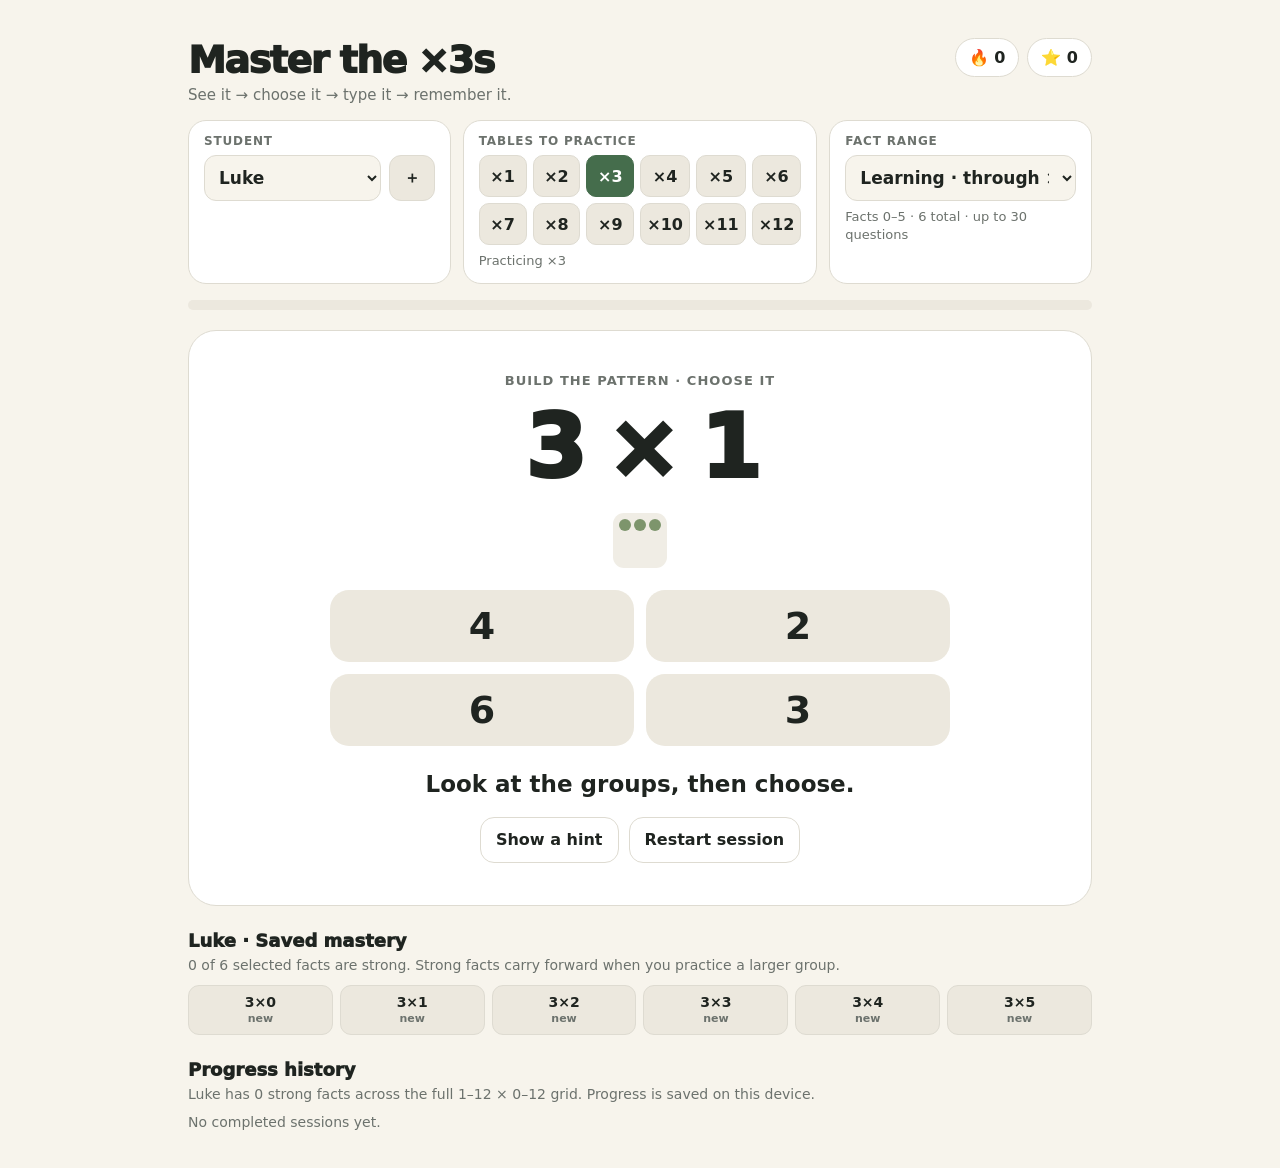
==== index.html @ 801e66ee "Add multi-table practice with persistent student mastery" ====
<!DOCTYPE html>
<html lang="en">
<head>
<meta charset="utf-8">
<meta name="viewport" content="width=device-width, initial-scale=1, viewport-fit=cover">
<title>Multiplication Table Trainer</title>
<style>
:root{color-scheme:light dark;--bg:#f7f4ec;--fg:#1f2420;--panel:#fff;--border:#dedbd1;--muted:#6c726d;--accent:#456d4c;--accent2:#5f8d65;--choice:#ece8de;--group:#f0ede5;--correct:#dcebd9;--correct-fg:#204827;--wrong:#f3deda;--wrong-fg:#6b2621;--learning:#efe5bd;--learning-fg:#574811}
@media(prefers-color-scheme:dark){:root{--bg:#171817;--fg:#f2f1ea;--panel:#222421;--border:#383b37;--muted:#a7ada8;--choice:#30332f;--group:#30332f;--learning:#514b2e;--learning-fg:#f4e7aa;--correct:#29432c;--correct-fg:#d9f2dc}}
*{box-sizing:border-box}body{margin:0;font-family:ui-rounded,"SF Pro Rounded",system-ui,-apple-system,BlinkMacSystemFont,"Segoe UI",sans-serif;background:var(--bg);color:var(--fg)}button,select,input{font:inherit}.app{max-width:980px;margin:0 auto;padding:clamp(14px,4vw,38px)}.top{display:flex;gap:14px;justify-content:space-between;align-items:flex-start;flex-wrap:wrap;margin-bottom:16px}.brand{font-size:clamp(26px,6vw,38px);font-weight:950;letter-spacing:-.04em}.sub{font-size:15px;color:var(--muted);margin-top:4px}.stats{display:flex;gap:8px;flex-wrap:wrap}.pill{background:var(--panel);border:1px solid var(--border);padding:9px 13px;border-radius:999px;font-weight:850}.setup{display:grid;grid-template-columns:1fr 1.35fr 1fr;gap:12px;margin-bottom:16px}.setup-box{background:var(--panel);border:1px solid var(--border);border-radius:18px;padding:13px 15px}.setup-box>label,.box-label{display:block;font-size:12px;text-transform:uppercase;letter-spacing:.07em;font-weight:900;color:var(--muted);margin-bottom:7px}.setup-box select{width:100%;min-height:46px;font-size:17px;font-weight:850;border-radius:12px;border:1px solid var(--border);background:var(--bg);color:var(--fg);padding:0 10px}.student-row{display:flex;gap:8px}.student-row select{min-width:0}.icon-btn{min-width:46px;min-height:46px;border:1px solid var(--border);border-radius:12px;background:var(--choice);color:var(--fg);font-weight:950;cursor:pointer}.table-picks{display:grid;grid-template-columns:repeat(6,1fr);gap:6px}.table-pick{min-height:42px;border:1px solid var(--border);border-radius:10px;background:var(--choice);color:var(--fg);font-weight:900;cursor:pointer}.table-pick.on{background:var(--accent);color:#fff;border-color:var(--accent)}.range-note{font-size:13px;color:var(--muted);margin-top:7px;line-height:1.35}.progress{height:10px;background:var(--choice);border-radius:99px;overflow:hidden;margin-bottom:20px}.bar{height:100%;width:0;background:var(--accent2);border-radius:99px;transition:width .3s}.card{background:var(--panel);border:1px solid var(--border);border-radius:28px;padding:clamp(22px,5vw,42px);text-align:center}.mode{font-weight:900;font-size:13px;letter-spacing:.08em;text-transform:uppercase;color:var(--muted)}.question{font-size:clamp(52px,14vw,88px);font-weight:950;letter-spacing:-.06em;line-height:1;margin:16px 0 25px}.visual{display:flex;justify-content:center;gap:8px;min-height:55px;margin:-4px 0 22px;flex-wrap:wrap}.group{display:flex;gap:3px;padding:6px;border-radius:11px;background:var(--group);flex-wrap:wrap;max-width:82px;justify-content:center}.dot{width:12px;height:12px;border-radius:50%;background:#7d956c}.answer-grid{display:grid;grid-template-columns:repeat(2,minmax(0,1fr));gap:12px;max-width:620px;margin:0 auto}.answer{min-height:72px;border:2px solid transparent;border-radius:19px;background:var(--choice);color:var(--fg);font-size:clamp(26px,7vw,38px);font-weight:900;cursor:pointer}.answer.correct{background:var(--correct);color:var(--correct-fg);border-color:#6b9e70}.answer.wrong{background:var(--wrong);color:var(--wrong-fg);border-color:#bd756c}.type-wrap{max-width:420px;margin:0 auto;display:none;gap:11px;flex-direction:column}.type-input{width:100%;min-height:76px;border-radius:19px;border:2px solid var(--border);background:var(--bg);color:var(--fg);text-align:center;font-size:44px;font-weight:900;padding:8px}.submit{min-height:56px;border:0;border-radius:15px;background:var(--accent);color:#fff;font-size:20px;font-weight:900;cursor:pointer}.feedback{min-height:62px;display:flex;align-items:center;justify-content:center;font-size:clamp(18px,4vw,23px);font-weight:850;padding-top:14px}.explain{font-size:16px;font-weight:650;color:var(--muted);margin-top:-8px}.controls{display:flex;justify-content:center;gap:10px;flex-wrap:wrap;margin-top:17px}.small{min-height:46px;padding:9px 15px;border-radius:14px;border:1px solid var(--border);background:transparent;color:var(--fg);font-weight:850;cursor:pointer}.primary{background:var(--accent);color:#fff;border-color:var(--accent)}.finish{display:none;text-align:center;padding:28px}.finish h2{font-size:40px;margin:0 0 10px}.finish p{font-size:18px;line-height:1.5;color:var(--muted)}.mastery,.history{margin-top:24px}.section-title{font-weight:950;font-size:18px;margin-bottom:10px}.summary{font-size:14px;color:var(--muted);margin:-4px 0 12px}.facts{display:grid;grid-template-columns:repeat(6,minmax(0,1fr));gap:7px}.fact{min-height:50px;border-radius:11px;display:flex;flex-direction:column;align-items:center;justify-content:center;font-weight:850;background:var(--choice);border:1px solid var(--border);font-size:14px}.fact small{font-size:11px;color:var(--muted);margin-top:2px}.fact.learning{background:var(--learning);color:var(--learning-fg)}.fact.known{background:var(--correct);color:var(--correct-fg)}.history-list{display:grid;gap:8px}.history-item{background:var(--panel);border:1px solid var(--border);border-radius:14px;padding:11px 13px;display:flex;justify-content:space-between;gap:10px;align-items:center}.history-main{font-weight:850}.history-sub{font-size:13px;color:var(--muted);margin-top:2px}.empty{color:var(--muted);font-size:14px}.small:focus-visible,.answer:focus-visible,.type-input:focus-visible,select:focus-visible,.table-pick:focus-visible,.icon-btn:focus-visible{outline:4px solid #8fae84;outline-offset:3px}
@media(max-width:760px){.setup{grid-template-columns:1fr}.facts{grid-template-columns:repeat(4,minmax(0,1fr))}}
@media(max-width:520px){.facts{grid-template-columns:repeat(3,minmax(0,1fr))}.card{border-radius:22px}.table-picks{grid-template-columns:repeat(4,1fr)}}
@media(prefers-reduced-motion:reduce){*{transition:none!important}}
</style>
</head>
<body>
<div class="app">
  <div class="top"><div><div class="brand" id="brand">Multiplication Trainer</div><div class="sub">See it → choose it → type it → remember it.</div></div><div class="stats"><div class="pill">🔥 <span id="streak">0</span></div><div class="pill">⭐ <span id="score">0</span></div></div></div>

  <div class="setup">
    <div class="setup-box"><label for="student">Student</label><div class="student-row"><select id="student"></select><button type="button" class="icon-btn" id="add-student" aria-label="Add student">＋</button></div></div>
    <div class="setup-box"><div class="box-label">Tables to practice</div><div class="table-picks" id="table-picks"></div><div class="range-note" id="table-note"></div></div>
    <div class="setup-box"><label for="range">Fact range</label><select id="range"><option value="5">Learning · through ×5</option><option value="10">Growing · through ×10</option><option value="12">Mastery · through ×12</option></select><div class="range-note" id="range-note"></div></div>
  </div>

  <div class="progress"><div class="bar" id="bar"></div></div>

  <section class="card" id="play"><div class="mode" id="mode"></div><div class="question" id="question"></div><div class="visual" id="visual"></div><div class="answer-grid" id="answers"></div><form class="type-wrap" id="type-form"><input class="type-input" id="type-input" type="number" inputmode="numeric" min="0" max="144" autocomplete="off" aria-label="Type your answer"><button class="submit" type="submit">Check answer</button></form><div class="feedback" id="feedback" aria-live="polite"></div><div class="explain" id="explain"></div><div class="controls"><button type="button" class="small" id="hint">Show a hint</button><button type="button" class="small" id="restart">Restart session</button></div></section>

  <section class="finish" id="finish"><h2>Nice work! 🎉</h2><p id="finish-text"></p><button type="button" class="small primary" id="again">Practice again</button></section>

  <section class="mastery"><div class="section-title" id="mastery-title">Saved mastery</div><div class="summary" id="mastery-summary"></div><div class="facts" id="facts"></div></section>
  <section class="history"><div class="section-title">Progress history</div><div class="summary" id="overall-summary"></div><div class="history-list" id="history-list"></div></section>
</div>
<script>
(() => {
  const $=id=>document.getElementById(id);
  const e={student:$('student'),addStudent:$('add-student'),tablePicks:$('table-picks'),tableNote:$('table-note'),range:$('range'),rangeNote:$('range-note'),brand:$('brand'),streak:$('streak'),score:$('score'),bar:$('bar'),play:$('play'),finish:$('finish'),finishText:$('finish-text'),mode:$('mode'),q:$('question'),visual:$('visual'),answers:$('answers'),form:$('type-form'),input:$('type-input'),feedback:$('feedback'),explain:$('explain'),facts:$('facts'),masteryTitle:$('mastery-title'),masterySummary:$('mastery-summary'),overallSummary:$('overall-summary'),historyList:$('history-list'),hint:$('hint'),restart:$('restart'),again:$('again')};
  const KEY='multiplication-trainer-v2';
  let data=load(),studentId=data.activeStudent||data.students[0].id,tables=[3],maxFact=5,s;

  function uid(){return 'u'+Date.now().toString(36)+Math.random().toString(36).slice(2,7)}
  function blankStudent(name){return {id:uid(),name,mastery:{},history:[]}}
  function load(){
    try{const raw=localStorage.getItem(KEY);if(raw){const x=JSON.parse(raw);if(x&&Array.isArray(x.students)&&x.students.length)return x}}
    catch(_){ }
    return {students:[blankStudent('Luke'),blankStudent('Blake')],activeStudent:null};
  }
  function save(){data.activeStudent=studentId;try{localStorage.setItem(KEY,JSON.stringify(data))}catch(_){}}
  function student(){return data.students.find(x=>x.id===studentId)||data.students[0]}
  function factKey(t,n){return t+'x'+n}
  function getSaved(t,n){return Math.max(0,Math.min(3,Number(student().mastery[factKey(t,n)])||0))}
  function setSaved(t,n,v){student().mastery[factKey(t,n)]=Math.max(0,Math.min(3,v));save()}
  function selectedFacts(){const a=[];for(const t of tables)for(let n=0;n<=maxFact;n++)a.push([t,n]);return a}
  function totalFacts(){return selectedFacts().length}
  function maxQuestions(){return totalFacts()*5}
  function knownCount(){return selectedFacts().filter(([t,n])=>s.mastery[factKey(t,n)]>=3).length}
  function allStrong(){return knownCount()===totalFacts()}

  function fresh(){
    const mastery={};for(const [t,n] of selectedFacts())mastery[factKey(t,n)]=getSaved(t,n);
    return {round:0,score:0,streak:0,current:[tables[0],0],locked:false,mastery,misses:{},recent:[],type:'choice',startKnown:Object.values(mastery).filter(v=>v>=3).length};
  }

  function renderStudents(){e.student.innerHTML='';for(const x of data.students){const o=document.createElement('option');o.value=x.id;o.textContent=x.name;e.student.appendChild(o)}e.student.value=studentId}
  function renderTablePicks(){e.tablePicks.innerHTML='';for(let t=1;t<=12;t++){const b=document.createElement('button');b.type='button';b.className='table-pick'+(tables.includes(t)?' on':'');b.textContent='×'+t;b.setAttribute('aria-pressed',tables.includes(t));b.addEventListener('click',()=>toggleTable(t));e.tablePicks.appendChild(b)}e.tableNote.textContent=tables.length===1?'Practicing ×'+tables[0]:'Practicing ×'+tables.join(', ×')}
  function labels(){e.brand.textContent=tables.length===1?'Master the ×'+tables[0]+'s':'Master ×'+tables.join(', ×');e.rangeNote.textContent='Facts 0–'+maxFact+' · '+totalFacts()+' total · up to '+maxQuestions()+' questions';renderTablePicks()}

  function init(){s=fresh();labels();e.play.style.display='block';e.finish.style.display='none';stats();renderMastery();renderHistory();updateBar();next()}
  function toggleTable(t){if(tables.includes(t)){if(tables.length===1)return;tables=tables.filter(x=>x!==t)}else tables=[...tables,t].sort((a,b)=>a-b);init()}

  function pick(){
    const pool=[];
    for(const [t,n] of selectedFacts()){
      const k=factKey(t,n),m=s.mastery[k]||0;if(m>=3)continue;
      const misses=s.misses[k]||0;let w=4+misses*4+(3-m)*2;
      if(s.recent.slice(-2).includes(k))w=Math.max(1,Math.floor(w/4));
      for(let i=0;i<w;i++)pool.push([t,n]);
    }
    return pool.length?pool[Math.floor(Math.random()*pool.length)]:[tables[0],0];
  }
  function shuffle(a){for(let i=a.length-1;i>0;i--){const j=Math.floor(Math.random()*(i+1));[a[i],a[j]]=[a[j],a[i]]}return a}
  function options(t,n){const c=t*n,v=new Set([c]),cand=[c+t,c-t,c+2*t,c-2*t,c+1,c-1,n*(t+1),Math.max(0,n*(t-1))].filter(x=>x>=0&&x<=144&&x!==c);shuffle(cand);for(const x of cand)if(v.size<4)v.add(x);while(v.size<4)v.add(Math.floor(Math.random()*Math.max(20,12*maxFact+10)));return shuffle([...v])}

  function next(){
    if(allStrong()||s.round>=maxQuestions()){done();return}
    s.locked=false;s.current=pick();const [t,n]=s.current,k=factKey(t,n);s.recent.push(k);s.round++;
    const r=s.round;s.type=(r<=5||r%3===0)?'choice':'type';e.q.textContent=t+' × '+n;
    const stage=r<=5?'Build the pattern':r<=12?'Practice the fact':'Fast recall';e.mode.textContent=stage+' · '+(s.type==='type'?'TYPE IT':'CHOOSE IT');
    e.feedback.textContent=s.type==='type'?'Type the answer.':r<=5?'Look at the groups, then choose.':'Choose the answer.';e.explain.textContent='';visual(stage!=='Fast recall');questionUI();updateBar();
  }
  function visual(show){e.visual.innerHTML='';e.visual.style.display=show?'flex':'none';if(!show)return;const [t,n]=s.current;for(let g=0;g<n;g++){const group=document.createElement('div');group.className='group';for(let d=0;d<t;d++){const dot=document.createElement('span');dot.className='dot';group.appendChild(dot)}e.visual.appendChild(group)}}
  function questionUI(){e.answers.innerHTML='';const [t,n]=s.current;if(s.type==='type'){e.answers.style.display='none';e.form.style.display='flex';e.input.value='';setTimeout(()=>e.input.focus(),0)}else{e.form.style.display='none';e.answers.style.display='grid';for(const v of options(t,n)){const b=document.createElement('button');b.type='button';b.className='answer';b.textContent=v;b.addEventListener('click',()=>answer(v,b));e.answers.appendChild(b)}}}

  function answer(v,b){
    if(s.locked)return;v=Number(v);if(!Number.isFinite(v))return;s.locked=true;const [t,n]=s.current,k=factKey(t,n),c=t*n;
    if(v===c){if(b)b.classList.add('correct');s.streak++;s.score+=(s.type==='type'?15:10)+Math.min(10,s.streak);s.mastery[k]=Math.min(3,(s.mastery[k]||0)+1);setSaved(t,n,s.mastery[k]);e.feedback.textContent=s.streak>=5?'🔥 '+s.streak+' in a row!':'Yes! '+c+' is right!';e.explain.textContent=t+' × '+n+' = '+c;setTimeout(next,850)}
    else{if(b)b.classList.add('wrong');s.streak=0;s.misses[k]=(s.misses[k]||0)+1;s.mastery[k]=Math.max(0,(s.mastery[k]||0)-1);setSaved(t,n,s.mastery[k]);if(s.type==='choice'){for(const x of e.answers.querySelectorAll('button'))if(Number(x.textContent)===c)x.classList.add('correct')}e.feedback.textContent='Almost — the answer is '+c+'.';e.explain.textContent=n+' groups of '+t+' = '+c+'. You’ll see this one again.';setTimeout(next,1500)}
    stats();renderMastery();renderHistory();updateBar();
  }
  function stats(){e.streak.textContent=s.streak;e.score.textContent=s.score}
  function updateBar(){e.bar.style.width=(knownCount()/Math.max(1,totalFacts())*100)+'%'}

  function renderMastery(){
    e.facts.innerHTML='';const strong=selectedFacts().filter(([t,n])=>getSaved(t,n)>=3).length;e.masteryTitle.textContent=student().name+' · Saved mastery';e.masterySummary.textContent=strong+' of '+totalFacts()+' selected facts are strong. Strong facts carry forward when you practice a larger group.';
    for(const [t,n] of selectedFacts()){const m=getSaved(t,n),d=document.createElement('div');d.className='fact'+(m>=3?' known':m>0?' learning':'');d.innerHTML='<span>'+t+'×'+n+'</span><small>'+['new','building 1/3','building 2/3','strong'][m]+'</small>';e.facts.appendChild(d)}
  }
  function overallStrongCount(){let c=0;for(let t=1;t<=12;t++)for(let n=0;n<=12;n++)if(getSaved(t,n)>=3)c++;return c}
  function renderHistory(){
    e.overallSummary.textContent=student().name+' has '+overallStrongCount()+' strong facts across the full 1–12 × 0–12 grid. Progress is saved on this device.';e.historyList.innerHTML='';const h=student().history||[];if(!h.length){e.historyList.innerHTML='<div class="empty">No completed sessions yet.</div>';return}
    for(const item of h.slice(-8).reverse()){const d=document.createElement('div');d.className='history-item';const date=new Date(item.at);d.innerHTML='<div><div class="history-main">'+escapeHtml(item.tablesLabel)+' · through ×'+item.maxFact+'</div><div class="history-sub">'+date.toLocaleDateString()+' · '+item.strong+' of '+item.total+' strong · '+item.questions+' questions</div></div><div class="pill">⭐ '+item.score+'</div>';e.historyList.appendChild(d)}
  }
  function escapeHtml(x){return String(x).replace(/[&<>"']/g,c=>({'&':'&amp;','<':'&lt;','>':'&gt;','"':'&quot;',"'":'&#39;'}[c]))}
  function hint(){if(s.locked)return;const [t,n]=s.current;if(n===0){e.feedback.textContent='Zero groups means zero.';e.explain.textContent=t+' × 0 = 0';return}const p=(n-1)*t;e.feedback.textContent='Think: '+t+' × '+(n-1)+' = '+p+', then add '+t+'.';e.explain.textContent=p+' + '+t+' = ?';visual(true)}
  function done(){
    const known=knownCount();updateBar();e.play.style.display='none';e.finish.style.display='block';const all=known===totalFacts();e.finishText.textContent=all?'You scored '+s.score+' points and made all '+totalFacts()+' selected facts strong in '+s.round+' questions!':'You scored '+s.score+' points and finished with '+known+' of '+totalFacts()+' selected facts strong in '+s.round+' questions.';
    student().history=student().history||[];student().history.push({at:new Date().toISOString(),tables:[...tables],tablesLabel:tables.map(t=>'×'+t).join(', '),maxFact,strong:known,total:totalFacts(),questions:s.round,score:s.score});if(student().history.length>100)student().history=student().history.slice(-100);save();renderHistory();renderMastery();
  }

  e.form.addEventListener('submit',ev=>{ev.preventDefault();if(s.locked)return;const raw=e.input.value.trim();if(raw===''){e.feedback.textContent='Type an answer first.';return}const v=Number(raw);if(!Number.isFinite(v)||v<0||v>144){e.feedback.textContent='Enter a number from 0 to 144.';return}answer(v,null)});
  e.student.addEventListener('change',()=>{studentId=e.student.value;save();init()});
  e.addStudent.addEventListener('click',()=>{const name=prompt('Student name:');if(!name||!name.trim())return;const x=blankStudent(name.trim().slice(0,30));data.students.push(x);studentId=x.id;save();renderStudents();init()});
  e.range.addEventListener('change',()=>{const chosen=Number(e.range.value);maxFact=[5,10,12].includes(chosen)?chosen:5;init()});
  e.hint.addEventListener('click',hint);e.restart.addEventListener('click',init);e.again.addEventListener('click',init);
  renderStudents();init();
})();
</script>
</body>
</html>
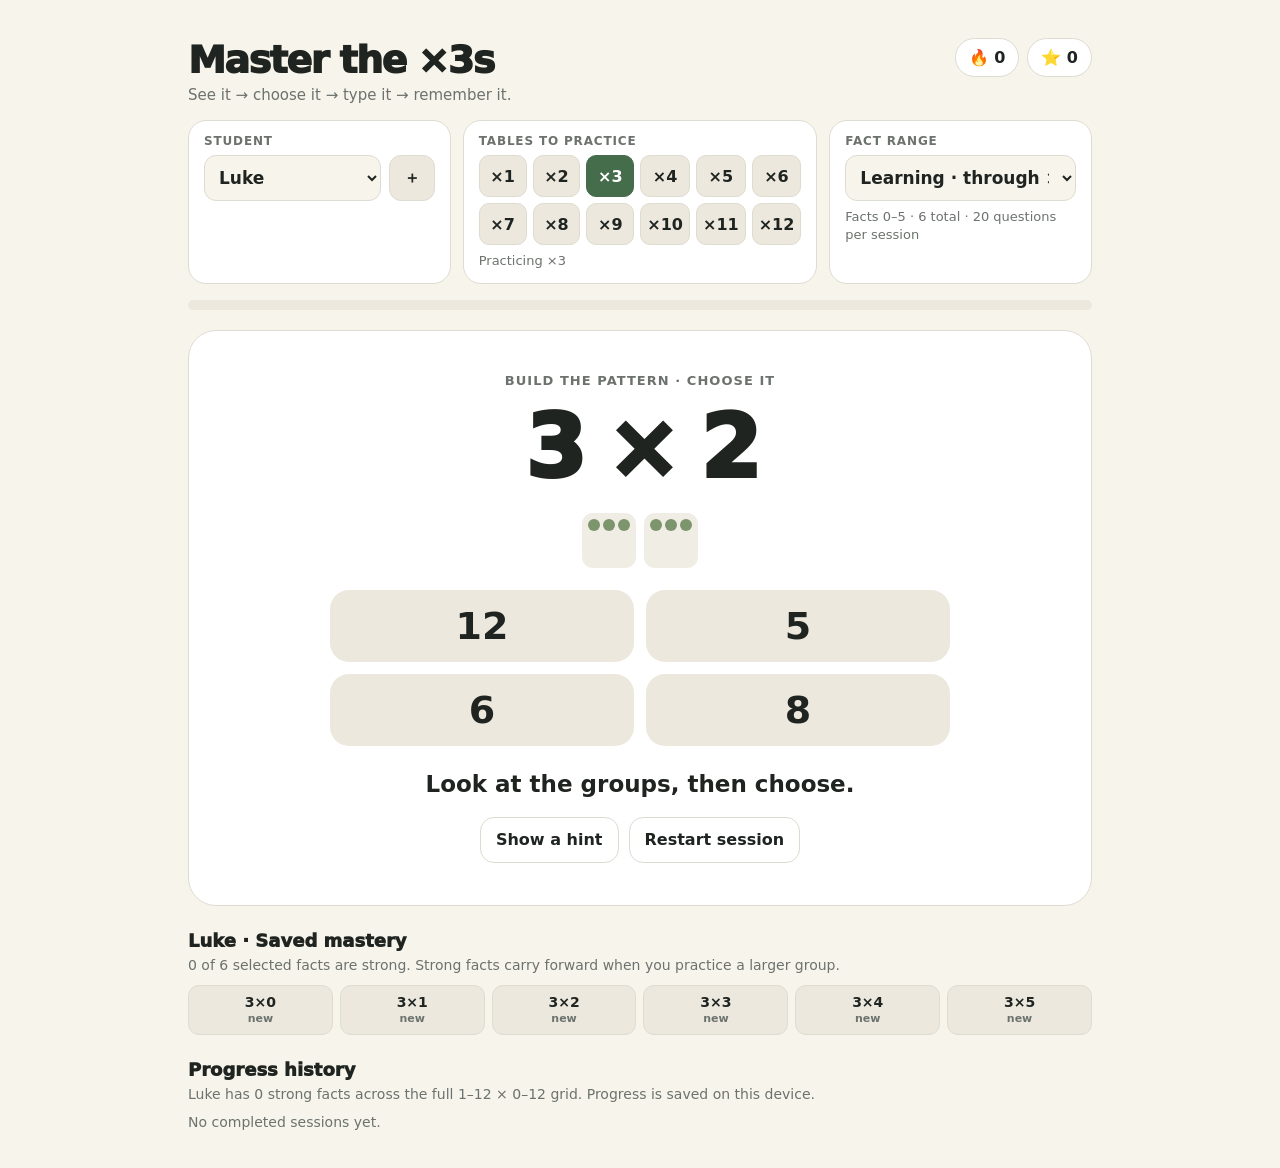
==== commit 474b66d9: "Cap practice sessions at 20 questions" ====
--- a/index.html
+++ b/index.html
@@ -16,19 +16,14 @@
 <body>
 <div class="app">
   <div class="top"><div><div class="brand" id="brand">Multiplication Trainer</div><div class="sub">See it → choose it → type it → remember it.</div></div><div class="stats"><div class="pill">🔥 <span id="streak">0</span></div><div class="pill">⭐ <span id="score">0</span></div></div></div>
-
   <div class="setup">
     <div class="setup-box"><label for="student">Student</label><div class="student-row"><select id="student"></select><button type="button" class="icon-btn" id="add-student" aria-label="Add student">＋</button></div></div>
     <div class="setup-box"><div class="box-label">Tables to practice</div><div class="table-picks" id="table-picks"></div><div class="range-note" id="table-note"></div></div>
     <div class="setup-box"><label for="range">Fact range</label><select id="range"><option value="5">Learning · through ×5</option><option value="10">Growing · through ×10</option><option value="12">Mastery · through ×12</option></select><div class="range-note" id="range-note"></div></div>
   </div>
-
   <div class="progress"><div class="bar" id="bar"></div></div>
-
   <section class="card" id="play"><div class="mode" id="mode"></div><div class="question" id="question"></div><div class="visual" id="visual"></div><div class="answer-grid" id="answers"></div><form class="type-wrap" id="type-form"><input class="type-input" id="type-input" type="number" inputmode="numeric" min="0" max="144" autocomplete="off" aria-label="Type your answer"><button class="submit" type="submit">Check answer</button></form><div class="feedback" id="feedback" aria-live="polite"></div><div class="explain" id="explain"></div><div class="controls"><button type="button" class="small" id="hint">Show a hint</button><button type="button" class="small" id="restart">Restart session</button></div></section>
-
   <section class="finish" id="finish"><h2>Nice work! 🎉</h2><p id="finish-text"></p><button type="button" class="small primary" id="again">Practice again</button></section>
-
   <section class="mastery"><div class="section-title" id="mastery-title">Saved mastery</div><div class="summary" id="mastery-summary"></div><div class="facts" id="facts"></div></section>
   <section class="history"><div class="section-title">Progress history</div><div class="summary" id="overall-summary"></div><div class="history-list" id="history-list"></div></section>
 </div>
@@ -37,15 +32,11 @@
   const $=id=>document.getElementById(id);
   const e={student:$('student'),addStudent:$('add-student'),tablePicks:$('table-picks'),tableNote:$('table-note'),range:$('range'),rangeNote:$('range-note'),brand:$('brand'),streak:$('streak'),score:$('score'),bar:$('bar'),play:$('play'),finish:$('finish'),finishText:$('finish-text'),mode:$('mode'),q:$('question'),visual:$('visual'),answers:$('answers'),form:$('type-form'),input:$('type-input'),feedback:$('feedback'),explain:$('explain'),facts:$('facts'),masteryTitle:$('mastery-title'),masterySummary:$('mastery-summary'),overallSummary:$('overall-summary'),historyList:$('history-list'),hint:$('hint'),restart:$('restart'),again:$('again')};
   const KEY='multiplication-trainer-v2';
+  const SESSION_QUESTIONS=20;
   let data=load(),studentId=data.activeStudent||data.students[0].id,tables=[3],maxFact=5,s;
-
   function uid(){return 'u'+Date.now().toString(36)+Math.random().toString(36).slice(2,7)}
   function blankStudent(name){return {id:uid(),name,mastery:{},history:[]}}
-  function load(){
-    try{const raw=localStorage.getItem(KEY);if(raw){const x=JSON.parse(raw);if(x&&Array.isArray(x.students)&&x.students.length)return x}}
-    catch(_){ }
-    return {students:[blankStudent('Luke'),blankStudent('Blake')],activeStudent:null};
-  }
+  function load(){try{const raw=localStorage.getItem(KEY);if(raw){const x=JSON.parse(raw);if(x&&Array.isArray(x.students)&&x.students.length)return x}}catch(_){ }return {students:[blankStudent('Luke'),blankStudent('Blake')],activeStudent:null};}
   function save(){data.activeStudent=studentId;try{localStorage.setItem(KEY,JSON.stringify(data))}catch(_){}}
   function student(){return data.students.find(x=>x.id===studentId)||data.students[0]}
   function factKey(t,n){return t+'x'+n}
@@ -53,70 +44,30 @@
   function setSaved(t,n,v){student().mastery[factKey(t,n)]=Math.max(0,Math.min(3,v));save()}
   function selectedFacts(){const a=[];for(const t of tables)for(let n=0;n<=maxFact;n++)a.push([t,n]);return a}
   function totalFacts(){return selectedFacts().length}
-  function maxQuestions(){return totalFacts()*5}
+  function maxQuestions(){return SESSION_QUESTIONS}
   function knownCount(){return selectedFacts().filter(([t,n])=>s.mastery[factKey(t,n)]>=3).length}
   function allStrong(){return knownCount()===totalFacts()}
-
-  function fresh(){
-    const mastery={};for(const [t,n] of selectedFacts())mastery[factKey(t,n)]=getSaved(t,n);
-    return {round:0,score:0,streak:0,current:[tables[0],0],locked:false,mastery,misses:{},recent:[],type:'choice',startKnown:Object.values(mastery).filter(v=>v>=3).length};
-  }
-
+  function fresh(){const mastery={};for(const [t,n] of selectedFacts())mastery[factKey(t,n)]=getSaved(t,n);return {round:0,score:0,streak:0,current:[tables[0],0],locked:false,mastery,misses:{},recent:[],type:'choice',startKnown:Object.values(mastery).filter(v=>v>=3).length};}
   function renderStudents(){e.student.innerHTML='';for(const x of data.students){const o=document.createElement('option');o.value=x.id;o.textContent=x.name;e.student.appendChild(o)}e.student.value=studentId}
   function renderTablePicks(){e.tablePicks.innerHTML='';for(let t=1;t<=12;t++){const b=document.createElement('button');b.type='button';b.className='table-pick'+(tables.includes(t)?' on':'');b.textContent='×'+t;b.setAttribute('aria-pressed',tables.includes(t));b.addEventListener('click',()=>toggleTable(t));e.tablePicks.appendChild(b)}e.tableNote.textContent=tables.length===1?'Practicing ×'+tables[0]:'Practicing ×'+tables.join(', ×')}
-  function labels(){e.brand.textContent=tables.length===1?'Master the ×'+tables[0]+'s':'Master ×'+tables.join(', ×');e.rangeNote.textContent='Facts 0–'+maxFact+' · '+totalFacts()+' total · up to '+maxQuestions()+' questions';renderTablePicks()}
-
+  function labels(){e.brand.textContent=tables.length===1?'Master the ×'+tables[0]+'s':'Master ×'+tables.join(', ×');e.rangeNote.textContent='Facts 0–'+maxFact+' · '+totalFacts()+' total · 20 questions per session';renderTablePicks()}
   function init(){s=fresh();labels();e.play.style.display='block';e.finish.style.display='none';stats();renderMastery();renderHistory();updateBar();next()}
   function toggleTable(t){if(tables.includes(t)){if(tables.length===1)return;tables=tables.filter(x=>x!==t)}else tables=[...tables,t].sort((a,b)=>a-b);init()}
-
-  function pick(){
-    const pool=[];
-    for(const [t,n] of selectedFacts()){
-      const k=factKey(t,n),m=s.mastery[k]||0;if(m>=3)continue;
-      const misses=s.misses[k]||0;let w=4+misses*4+(3-m)*2;
-      if(s.recent.slice(-2).includes(k))w=Math.max(1,Math.floor(w/4));
-      for(let i=0;i<w;i++)pool.push([t,n]);
-    }
-    return pool.length?pool[Math.floor(Math.random()*pool.length)]:[tables[0],0];
-  }
+  function pick(){const pool=[];for(const [t,n] of selectedFacts()){const k=factKey(t,n),m=s.mastery[k]||0;if(m>=3)continue;const misses=s.misses[k]||0;let w=4+misses*4+(3-m)*2;if(s.recent.slice(-2).includes(k))w=Math.max(1,Math.floor(w/4));for(let i=0;i<w;i++)pool.push([t,n]);}return pool.length?pool[Math.floor(Math.random()*pool.length)]:[tables[0],0];}
   function shuffle(a){for(let i=a.length-1;i>0;i--){const j=Math.floor(Math.random()*(i+1));[a[i],a[j]]=[a[j],a[i]]}return a}
   function options(t,n){const c=t*n,v=new Set([c]),cand=[c+t,c-t,c+2*t,c-2*t,c+1,c-1,n*(t+1),Math.max(0,n*(t-1))].filter(x=>x>=0&&x<=144&&x!==c);shuffle(cand);for(const x of cand)if(v.size<4)v.add(x);while(v.size<4)v.add(Math.floor(Math.random()*Math.max(20,12*maxFact+10)));return shuffle([...v])}
-
-  function next(){
-    if(allStrong()||s.round>=maxQuestions()){done();return}
-    s.locked=false;s.current=pick();const [t,n]=s.current,k=factKey(t,n);s.recent.push(k);s.round++;
-    const r=s.round;s.type=(r<=5||r%3===0)?'choice':'type';e.q.textContent=t+' × '+n;
-    const stage=r<=5?'Build the pattern':r<=12?'Practice the fact':'Fast recall';e.mode.textContent=stage+' · '+(s.type==='type'?'TYPE IT':'CHOOSE IT');
-    e.feedback.textContent=s.type==='type'?'Type the answer.':r<=5?'Look at the groups, then choose.':'Choose the answer.';e.explain.textContent='';visual(stage!=='Fast recall');questionUI();updateBar();
-  }
+  function next(){if(allStrong()||s.round>=maxQuestions()){done();return}s.locked=false;s.current=pick();const [t,n]=s.current,k=factKey(t,n);s.recent.push(k);s.round++;const r=s.round;s.type=(r<=5||r%3===0)?'choice':'type';e.q.textContent=t+' × '+n;const stage=r<=5?'Build the pattern':r<=12?'Practice the fact':'Fast recall';e.mode.textContent=stage+' · '+(s.type==='type'?'TYPE IT':'CHOOSE IT');e.feedback.textContent=s.type==='type'?'Type the answer.':r<=5?'Look at the groups, then choose.':'Choose the answer.';e.explain.textContent='';visual(stage!=='Fast recall');questionUI();updateBar();}
   function visual(show){e.visual.innerHTML='';e.visual.style.display=show?'flex':'none';if(!show)return;const [t,n]=s.current;for(let g=0;g<n;g++){const group=document.createElement('div');group.className='group';for(let d=0;d<t;d++){const dot=document.createElement('span');dot.className='dot';group.appendChild(dot)}e.visual.appendChild(group)}}
   function questionUI(){e.answers.innerHTML='';const [t,n]=s.current;if(s.type==='type'){e.answers.style.display='none';e.form.style.display='flex';e.input.value='';setTimeout(()=>e.input.focus(),0)}else{e.form.style.display='none';e.answers.style.display='grid';for(const v of options(t,n)){const b=document.createElement('button');b.type='button';b.className='answer';b.textContent=v;b.addEventListener('click',()=>answer(v,b));e.answers.appendChild(b)}}}
-
-  function answer(v,b){
-    if(s.locked)return;v=Number(v);if(!Number.isFinite(v))return;s.locked=true;const [t,n]=s.current,k=factKey(t,n),c=t*n;
-    if(v===c){if(b)b.classList.add('correct');s.streak++;s.score+=(s.type==='type'?15:10)+Math.min(10,s.streak);s.mastery[k]=Math.min(3,(s.mastery[k]||0)+1);setSaved(t,n,s.mastery[k]);e.feedback.textContent=s.streak>=5?'🔥 '+s.streak+' in a row!':'Yes! '+c+' is right!';e.explain.textContent=t+' × '+n+' = '+c;setTimeout(next,850)}
-    else{if(b)b.classList.add('wrong');s.streak=0;s.misses[k]=(s.misses[k]||0)+1;s.mastery[k]=Math.max(0,(s.mastery[k]||0)-1);setSaved(t,n,s.mastery[k]);if(s.type==='choice'){for(const x of e.answers.querySelectorAll('button'))if(Number(x.textContent)===c)x.classList.add('correct')}e.feedback.textContent='Almost — the answer is '+c+'.';e.explain.textContent=n+' groups of '+t+' = '+c+'. You’ll see this one again.';setTimeout(next,1500)}
-    stats();renderMastery();renderHistory();updateBar();
-  }
+  function answer(v,b){if(s.locked)return;v=Number(v);if(!Number.isFinite(v))return;s.locked=true;const [t,n]=s.current,k=factKey(t,n),c=t*n;if(v===c){if(b)b.classList.add('correct');s.streak++;s.score+=(s.type==='type'?15:10)+Math.min(10,s.streak);s.mastery[k]=Math.min(3,(s.mastery[k]||0)+1);setSaved(t,n,s.mastery[k]);e.feedback.textContent=s.streak>=5?'🔥 '+s.streak+' in a row!':'Yes! '+c+' is right!';e.explain.textContent=t+' × '+n+' = '+c;setTimeout(next,850)}else{if(b)b.classList.add('wrong');s.streak=0;s.misses[k]=(s.misses[k]||0)+1;s.mastery[k]=Math.max(0,(s.mastery[k]||0)-1);setSaved(t,n,s.mastery[k]);if(s.type==='choice'){for(const x of e.answers.querySelectorAll('button'))if(Number(x.textContent)===c)x.classList.add('correct')}e.feedback.textContent='Almost — the answer is '+c+'.';e.explain.textContent=n+' groups of '+t+' = '+c+'. You’ll see this one again.';setTimeout(next,1500)}stats();renderMastery();renderHistory();updateBar();}
   function stats(){e.streak.textContent=s.streak;e.score.textContent=s.score}
   function updateBar(){e.bar.style.width=(knownCount()/Math.max(1,totalFacts())*100)+'%'}
-
-  function renderMastery(){
-    e.facts.innerHTML='';const strong=selectedFacts().filter(([t,n])=>getSaved(t,n)>=3).length;e.masteryTitle.textContent=student().name+' · Saved mastery';e.masterySummary.textContent=strong+' of '+totalFacts()+' selected facts are strong. Strong facts carry forward when you practice a larger group.';
-    for(const [t,n] of selectedFacts()){const m=getSaved(t,n),d=document.createElement('div');d.className='fact'+(m>=3?' known':m>0?' learning':'');d.innerHTML='<span>'+t+'×'+n+'</span><small>'+['new','building 1/3','building 2/3','strong'][m]+'</small>';e.facts.appendChild(d)}
-  }
+  function renderMastery(){e.facts.innerHTML='';const strong=selectedFacts().filter(([t,n])=>getSaved(t,n)>=3).length;e.masteryTitle.textContent=student().name+' · Saved mastery';e.masterySummary.textContent=strong+' of '+totalFacts()+' selected facts are strong. Strong facts carry forward when you practice a larger group.';for(const [t,n] of selectedFacts()){const m=getSaved(t,n),d=document.createElement('div');d.className='fact'+(m>=3?' known':m>0?' learning':'');d.innerHTML='<span>'+t+'×'+n+'</span><small>'+['new','building 1/3','building 2/3','strong'][m]+'</small>';e.facts.appendChild(d)}}
   function overallStrongCount(){let c=0;for(let t=1;t<=12;t++)for(let n=0;n<=12;n++)if(getSaved(t,n)>=3)c++;return c}
-  function renderHistory(){
-    e.overallSummary.textContent=student().name+' has '+overallStrongCount()+' strong facts across the full 1–12 × 0–12 grid. Progress is saved on this device.';e.historyList.innerHTML='';const h=student().history||[];if(!h.length){e.historyList.innerHTML='<div class="empty">No completed sessions yet.</div>';return}
-    for(const item of h.slice(-8).reverse()){const d=document.createElement('div');d.className='history-item';const date=new Date(item.at);d.innerHTML='<div><div class="history-main">'+escapeHtml(item.tablesLabel)+' · through ×'+item.maxFact+'</div><div class="history-sub">'+date.toLocaleDateString()+' · '+item.strong+' of '+item.total+' strong · '+item.questions+' questions</div></div><div class="pill">⭐ '+item.score+'</div>';e.historyList.appendChild(d)}
-  }
+  function renderHistory(){e.overallSummary.textContent=student().name+' has '+overallStrongCount()+' strong facts across the full 1–12 × 0–12 grid. Progress is saved on this device.';e.historyList.innerHTML='';const h=student().history||[];if(!h.length){e.historyList.innerHTML='<div class="empty">No completed sessions yet.</div>';return}for(const item of h.slice(-8).reverse()){const d=document.createElement('div');d.className='history-item';const date=new Date(item.at);d.innerHTML='<div><div class="history-main">'+escapeHtml(item.tablesLabel)+' · through ×'+item.maxFact+'</div><div class="history-sub">'+date.toLocaleDateString()+' · '+item.strong+' of '+item.total+' strong · '+item.questions+' questions</div></div><div class="pill">⭐ '+item.score+'</div>';e.historyList.appendChild(d)}}
   function escapeHtml(x){return String(x).replace(/[&<>"']/g,c=>({'&':'&amp;','<':'&lt;','>':'&gt;','"':'&quot;',"'":'&#39;'}[c]))}
   function hint(){if(s.locked)return;const [t,n]=s.current;if(n===0){e.feedback.textContent='Zero groups means zero.';e.explain.textContent=t+' × 0 = 0';return}const p=(n-1)*t;e.feedback.textContent='Think: '+t+' × '+(n-1)+' = '+p+', then add '+t+'.';e.explain.textContent=p+' + '+t+' = ?';visual(true)}
-  function done(){
-    const known=knownCount();updateBar();e.play.style.display='none';e.finish.style.display='block';const all=known===totalFacts();e.finishText.textContent=all?'You scored '+s.score+' points and made all '+totalFacts()+' selected facts strong in '+s.round+' questions!':'You scored '+s.score+' points and finished with '+known+' of '+totalFacts()+' selected facts strong in '+s.round+' questions.';
-    student().history=student().history||[];student().history.push({at:new Date().toISOString(),tables:[...tables],tablesLabel:tables.map(t=>'×'+t).join(', '),maxFact,strong:known,total:totalFacts(),questions:s.round,score:s.score});if(student().history.length>100)student().history=student().history.slice(-100);save();renderHistory();renderMastery();
-  }
-
+  function done(){const known=knownCount();updateBar();e.play.style.display='none';e.finish.style.display='block';const all=known===totalFacts();e.finishText.textContent=all?'You scored '+s.score+' points and made all '+totalFacts()+' selected facts strong in '+s.round+' questions!':'You scored '+s.score+' points and finished with '+known+' of '+totalFacts()+' selected facts strong after '+s.round+' questions. Your progress is saved for next time.';student().history=student().history||[];student().history.push({at:new Date().toISOString(),tables:[...tables],tablesLabel:tables.map(t=>'×'+t).join(', '),maxFact,strong:known,total:totalFacts(),questions:s.round,score:s.score});if(student().history.length>100)student().history=student().history.slice(-100);save();renderHistory();renderMastery();}
   e.form.addEventListener('submit',ev=>{ev.preventDefault();if(s.locked)return;const raw=e.input.value.trim();if(raw===''){e.feedback.textContent='Type an answer first.';return}const v=Number(raw);if(!Number.isFinite(v)||v<0||v>144){e.feedback.textContent='Enter a number from 0 to 144.';return}answer(v,null)});
   e.student.addEventListener('change',()=>{studentId=e.student.value;save();init()});
   e.addStudent.addEventListener('click',()=>{const name=prompt('Student name:');if(!name||!name.trim())return;const x=blankStudent(name.trim().slice(0,30));data.students.push(x);studentId=x.id;save();renderStudents();init()});
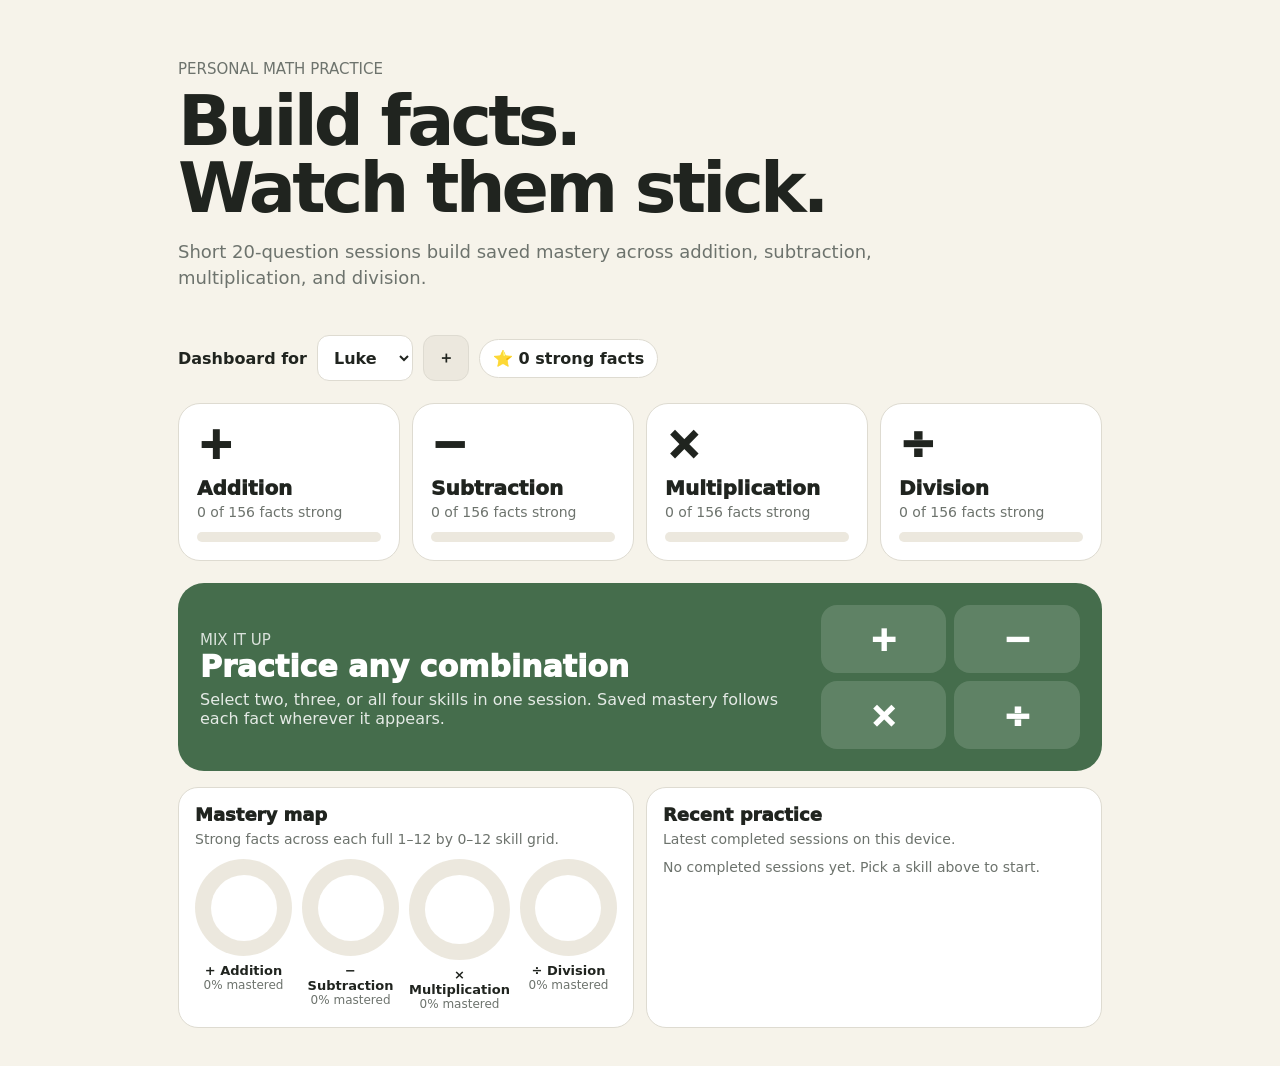
==== commit 2729c504: "Add arithmetic learning home dashboard" ====
--- a/index.html
+++ b/index.html
@@ -1,80 +1 @@
-<!DOCTYPE html>
-<html lang="en">
-<head>
-<meta charset="utf-8">
-<meta name="viewport" content="width=device-width, initial-scale=1, viewport-fit=cover">
-<title>Multiplication Table Trainer</title>
-<style>
-:root{color-scheme:light dark;--bg:#f7f4ec;--fg:#1f2420;--panel:#fff;--border:#dedbd1;--muted:#6c726d;--accent:#456d4c;--accent2:#5f8d65;--choice:#ece8de;--group:#f0ede5;--correct:#dcebd9;--correct-fg:#204827;--wrong:#f3deda;--wrong-fg:#6b2621;--learning:#efe5bd;--learning-fg:#574811}
-@media(prefers-color-scheme:dark){:root{--bg:#171817;--fg:#f2f1ea;--panel:#222421;--border:#383b37;--muted:#a7ada8;--choice:#30332f;--group:#30332f;--learning:#514b2e;--learning-fg:#f4e7aa;--correct:#29432c;--correct-fg:#d9f2dc}}
-*{box-sizing:border-box}body{margin:0;font-family:ui-rounded,"SF Pro Rounded",system-ui,-apple-system,BlinkMacSystemFont,"Segoe UI",sans-serif;background:var(--bg);color:var(--fg)}button,select,input{font:inherit}.app{max-width:980px;margin:0 auto;padding:clamp(14px,4vw,38px)}.top{display:flex;gap:14px;justify-content:space-between;align-items:flex-start;flex-wrap:wrap;margin-bottom:16px}.brand{font-size:clamp(26px,6vw,38px);font-weight:950;letter-spacing:-.04em}.sub{font-size:15px;color:var(--muted);margin-top:4px}.stats{display:flex;gap:8px;flex-wrap:wrap}.pill{background:var(--panel);border:1px solid var(--border);padding:9px 13px;border-radius:999px;font-weight:850}.setup{display:grid;grid-template-columns:1fr 1.35fr 1fr;gap:12px;margin-bottom:16px}.setup-box{background:var(--panel);border:1px solid var(--border);border-radius:18px;padding:13px 15px}.setup-box>label,.box-label{display:block;font-size:12px;text-transform:uppercase;letter-spacing:.07em;font-weight:900;color:var(--muted);margin-bottom:7px}.setup-box select{width:100%;min-height:46px;font-size:17px;font-weight:850;border-radius:12px;border:1px solid var(--border);background:var(--bg);color:var(--fg);padding:0 10px}.student-row{display:flex;gap:8px}.student-row select{min-width:0}.icon-btn{min-width:46px;min-height:46px;border:1px solid var(--border);border-radius:12px;background:var(--choice);color:var(--fg);font-weight:950;cursor:pointer}.table-picks{display:grid;grid-template-columns:repeat(6,1fr);gap:6px}.table-pick{min-height:42px;border:1px solid var(--border);border-radius:10px;background:var(--choice);color:var(--fg);font-weight:900;cursor:pointer}.table-pick.on{background:var(--accent);color:#fff;border-color:var(--accent)}.range-note{font-size:13px;color:var(--muted);margin-top:7px;line-height:1.35}.progress{height:10px;background:var(--choice);border-radius:99px;overflow:hidden;margin-bottom:20px}.bar{height:100%;width:0;background:var(--accent2);border-radius:99px;transition:width .3s}.card{background:var(--panel);border:1px solid var(--border);border-radius:28px;padding:clamp(22px,5vw,42px);text-align:center}.mode{font-weight:900;font-size:13px;letter-spacing:.08em;text-transform:uppercase;color:var(--muted)}.question{font-size:clamp(52px,14vw,88px);font-weight:950;letter-spacing:-.06em;line-height:1;margin:16px 0 25px}.visual{display:flex;justify-content:center;gap:8px;min-height:55px;margin:-4px 0 22px;flex-wrap:wrap}.group{display:flex;gap:3px;padding:6px;border-radius:11px;background:var(--group);flex-wrap:wrap;max-width:82px;justify-content:center}.dot{width:12px;height:12px;border-radius:50%;background:#7d956c}.answer-grid{display:grid;grid-template-columns:repeat(2,minmax(0,1fr));gap:12px;max-width:620px;margin:0 auto}.answer{min-height:72px;border:2px solid transparent;border-radius:19px;background:var(--choice);color:var(--fg);font-size:clamp(26px,7vw,38px);font-weight:900;cursor:pointer}.answer.correct{background:var(--correct);color:var(--correct-fg);border-color:#6b9e70}.answer.wrong{background:var(--wrong);color:var(--wrong-fg);border-color:#bd756c}.type-wrap{max-width:420px;margin:0 auto;display:none;gap:11px;flex-direction:column}.type-input{width:100%;min-height:76px;border-radius:19px;border:2px solid var(--border);background:var(--bg);color:var(--fg);text-align:center;font-size:44px;font-weight:900;padding:8px}.submit{min-height:56px;border:0;border-radius:15px;background:var(--accent);color:#fff;font-size:20px;font-weight:900;cursor:pointer}.feedback{min-height:62px;display:flex;align-items:center;justify-content:center;font-size:clamp(18px,4vw,23px);font-weight:850;padding-top:14px}.explain{font-size:16px;font-weight:650;color:var(--muted);margin-top:-8px}.controls{display:flex;justify-content:center;gap:10px;flex-wrap:wrap;margin-top:17px}.small{min-height:46px;padding:9px 15px;border-radius:14px;border:1px solid var(--border);background:transparent;color:var(--fg);font-weight:850;cursor:pointer}.primary{background:var(--accent);color:#fff;border-color:var(--accent)}.finish{display:none;text-align:center;padding:28px}.finish h2{font-size:40px;margin:0 0 10px}.finish p{font-size:18px;line-height:1.5;color:var(--muted)}.mastery,.history{margin-top:24px}.section-title{font-weight:950;font-size:18px;margin-bottom:10px}.summary{font-size:14px;color:var(--muted);margin:-4px 0 12px}.facts{display:grid;grid-template-columns:repeat(6,minmax(0,1fr));gap:7px}.fact{min-height:50px;border-radius:11px;display:flex;flex-direction:column;align-items:center;justify-content:center;font-weight:850;background:var(--choice);border:1px solid var(--border);font-size:14px}.fact small{font-size:11px;color:var(--muted);margin-top:2px}.fact.learning{background:var(--learning);color:var(--learning-fg)}.fact.known{background:var(--correct);color:var(--correct-fg)}.history-list{display:grid;gap:8px}.history-item{background:var(--panel);border:1px solid var(--border);border-radius:14px;padding:11px 13px;display:flex;justify-content:space-between;gap:10px;align-items:center}.history-main{font-weight:850}.history-sub{font-size:13px;color:var(--muted);margin-top:2px}.empty{color:var(--muted);font-size:14px}.small:focus-visible,.answer:focus-visible,.type-input:focus-visible,select:focus-visible,.table-pick:focus-visible,.icon-btn:focus-visible{outline:4px solid #8fae84;outline-offset:3px}
-@media(max-width:760px){.setup{grid-template-columns:1fr}.facts{grid-template-columns:repeat(4,minmax(0,1fr))}}
-@media(max-width:520px){.facts{grid-template-columns:repeat(3,minmax(0,1fr))}.card{border-radius:22px}.table-picks{grid-template-columns:repeat(4,1fr)}}
-@media(prefers-reduced-motion:reduce){*{transition:none!important}}
-</style>
-</head>
-<body>
-<div class="app">
-  <div class="top"><div><div class="brand" id="brand">Multiplication Trainer</div><div class="sub">See it → choose it → type it → remember it.</div></div><div class="stats"><div class="pill">🔥 <span id="streak">0</span></div><div class="pill">⭐ <span id="score">0</span></div></div></div>
-  <div class="setup">
-    <div class="setup-box"><label for="student">Student</label><div class="student-row"><select id="student"></select><button type="button" class="icon-btn" id="add-student" aria-label="Add student">＋</button></div></div>
-    <div class="setup-box"><div class="box-label">Tables to practice</div><div class="table-picks" id="table-picks"></div><div class="range-note" id="table-note"></div></div>
-    <div class="setup-box"><label for="range">Fact range</label><select id="range"><option value="5">Learning · through ×5</option><option value="10">Growing · through ×10</option><option value="12">Mastery · through ×12</option></select><div class="range-note" id="range-note"></div></div>
-  </div>
-  <div class="progress"><div class="bar" id="bar"></div></div>
-  <section class="card" id="play"><div class="mode" id="mode"></div><div class="question" id="question"></div><div class="visual" id="visual"></div><div class="answer-grid" id="answers"></div><form class="type-wrap" id="type-form"><input class="type-input" id="type-input" type="number" inputmode="numeric" min="0" max="144" autocomplete="off" aria-label="Type your answer"><button class="submit" type="submit">Check answer</button></form><div class="feedback" id="feedback" aria-live="polite"></div><div class="explain" id="explain"></div><div class="controls"><button type="button" class="small" id="hint">Show a hint</button><button type="button" class="small" id="restart">Restart session</button></div></section>
-  <section class="finish" id="finish"><h2>Nice work! 🎉</h2><p id="finish-text"></p><button type="button" class="small primary" id="again">Practice again</button></section>
-  <section class="mastery"><div class="section-title" id="mastery-title">Saved mastery</div><div class="summary" id="mastery-summary"></div><div class="facts" id="facts"></div></section>
-  <section class="history"><div class="section-title">Progress history</div><div class="summary" id="overall-summary"></div><div class="history-list" id="history-list"></div></section>
-</div>
-<script>
-(() => {
-  const $=id=>document.getElementById(id);
-  const e={student:$('student'),addStudent:$('add-student'),tablePicks:$('table-picks'),tableNote:$('table-note'),range:$('range'),rangeNote:$('range-note'),brand:$('brand'),streak:$('streak'),score:$('score'),bar:$('bar'),play:$('play'),finish:$('finish'),finishText:$('finish-text'),mode:$('mode'),q:$('question'),visual:$('visual'),answers:$('answers'),form:$('type-form'),input:$('type-input'),feedback:$('feedback'),explain:$('explain'),facts:$('facts'),masteryTitle:$('mastery-title'),masterySummary:$('mastery-summary'),overallSummary:$('overall-summary'),historyList:$('history-list'),hint:$('hint'),restart:$('restart'),again:$('again')};
-  const KEY='multiplication-trainer-v2';
-  const SESSION_QUESTIONS=20;
-  let data=load(),studentId=data.activeStudent||data.students[0].id,tables=[3],maxFact=5,s;
-  function uid(){return 'u'+Date.now().toString(36)+Math.random().toString(36).slice(2,7)}
-  function blankStudent(name){return {id:uid(),name,mastery:{},history:[]}}
-  function load(){try{const raw=localStorage.getItem(KEY);if(raw){const x=JSON.parse(raw);if(x&&Array.isArray(x.students)&&x.students.length)return x}}catch(_){ }return {students:[blankStudent('Luke'),blankStudent('Blake')],activeStudent:null};}
-  function save(){data.activeStudent=studentId;try{localStorage.setItem(KEY,JSON.stringify(data))}catch(_){}}
-  function student(){return data.students.find(x=>x.id===studentId)||data.students[0]}
-  function factKey(t,n){return t+'x'+n}
-  function getSaved(t,n){return Math.max(0,Math.min(3,Number(student().mastery[factKey(t,n)])||0))}
-  function setSaved(t,n,v){student().mastery[factKey(t,n)]=Math.max(0,Math.min(3,v));save()}
-  function selectedFacts(){const a=[];for(const t of tables)for(let n=0;n<=maxFact;n++)a.push([t,n]);return a}
-  function totalFacts(){return selectedFacts().length}
-  function maxQuestions(){return SESSION_QUESTIONS}
-  function knownCount(){return selectedFacts().filter(([t,n])=>s.mastery[factKey(t,n)]>=3).length}
-  function allStrong(){return knownCount()===totalFacts()}
-  function fresh(){const mastery={};for(const [t,n] of selectedFacts())mastery[factKey(t,n)]=getSaved(t,n);return {round:0,score:0,streak:0,current:[tables[0],0],locked:false,mastery,misses:{},recent:[],type:'choice',startKnown:Object.values(mastery).filter(v=>v>=3).length};}
-  function renderStudents(){e.student.innerHTML='';for(const x of data.students){const o=document.createElement('option');o.value=x.id;o.textContent=x.name;e.student.appendChild(o)}e.student.value=studentId}
-  function renderTablePicks(){e.tablePicks.innerHTML='';for(let t=1;t<=12;t++){const b=document.createElement('button');b.type='button';b.className='table-pick'+(tables.includes(t)?' on':'');b.textContent='×'+t;b.setAttribute('aria-pressed',tables.includes(t));b.addEventListener('click',()=>toggleTable(t));e.tablePicks.appendChild(b)}e.tableNote.textContent=tables.length===1?'Practicing ×'+tables[0]:'Practicing ×'+tables.join(', ×')}
-  function labels(){e.brand.textContent=tables.length===1?'Master the ×'+tables[0]+'s':'Master ×'+tables.join(', ×');e.rangeNote.textContent='Facts 0–'+maxFact+' · '+totalFacts()+' total · 20 questions per session';renderTablePicks()}
-  function init(){s=fresh();labels();e.play.style.display='block';e.finish.style.display='none';stats();renderMastery();renderHistory();updateBar();next()}
-  function toggleTable(t){if(tables.includes(t)){if(tables.length===1)return;tables=tables.filter(x=>x!==t)}else tables=[...tables,t].sort((a,b)=>a-b);init()}
-  function pick(){const pool=[];for(const [t,n] of selectedFacts()){const k=factKey(t,n),m=s.mastery[k]||0;if(m>=3)continue;const misses=s.misses[k]||0;let w=4+misses*4+(3-m)*2;if(s.recent.slice(-2).includes(k))w=Math.max(1,Math.floor(w/4));for(let i=0;i<w;i++)pool.push([t,n]);}return pool.length?pool[Math.floor(Math.random()*pool.length)]:[tables[0],0];}
-  function shuffle(a){for(let i=a.length-1;i>0;i--){const j=Math.floor(Math.random()*(i+1));[a[i],a[j]]=[a[j],a[i]]}return a}
-  function options(t,n){const c=t*n,v=new Set([c]),cand=[c+t,c-t,c+2*t,c-2*t,c+1,c-1,n*(t+1),Math.max(0,n*(t-1))].filter(x=>x>=0&&x<=144&&x!==c);shuffle(cand);for(const x of cand)if(v.size<4)v.add(x);while(v.size<4)v.add(Math.floor(Math.random()*Math.max(20,12*maxFact+10)));return shuffle([...v])}
-  function next(){if(allStrong()||s.round>=maxQuestions()){done();return}s.locked=false;s.current=pick();const [t,n]=s.current,k=factKey(t,n);s.recent.push(k);s.round++;const r=s.round;s.type=(r<=5||r%3===0)?'choice':'type';e.q.textContent=t+' × '+n;const stage=r<=5?'Build the pattern':r<=12?'Practice the fact':'Fast recall';e.mode.textContent=stage+' · '+(s.type==='type'?'TYPE IT':'CHOOSE IT');e.feedback.textContent=s.type==='type'?'Type the answer.':r<=5?'Look at the groups, then choose.':'Choose the answer.';e.explain.textContent='';visual(stage!=='Fast recall');questionUI();updateBar();}
-  function visual(show){e.visual.innerHTML='';e.visual.style.display=show?'flex':'none';if(!show)return;const [t,n]=s.current;for(let g=0;g<n;g++){const group=document.createElement('div');group.className='group';for(let d=0;d<t;d++){const dot=document.createElement('span');dot.className='dot';group.appendChild(dot)}e.visual.appendChild(group)}}
-  function questionUI(){e.answers.innerHTML='';const [t,n]=s.current;if(s.type==='type'){e.answers.style.display='none';e.form.style.display='flex';e.input.value='';setTimeout(()=>e.input.focus(),0)}else{e.form.style.display='none';e.answers.style.display='grid';for(const v of options(t,n)){const b=document.createElement('button');b.type='button';b.className='answer';b.textContent=v;b.addEventListener('click',()=>answer(v,b));e.answers.appendChild(b)}}}
-  function answer(v,b){if(s.locked)return;v=Number(v);if(!Number.isFinite(v))return;s.locked=true;const [t,n]=s.current,k=factKey(t,n),c=t*n;if(v===c){if(b)b.classList.add('correct');s.streak++;s.score+=(s.type==='type'?15:10)+Math.min(10,s.streak);s.mastery[k]=Math.min(3,(s.mastery[k]||0)+1);setSaved(t,n,s.mastery[k]);e.feedback.textContent=s.streak>=5?'🔥 '+s.streak+' in a row!':'Yes! '+c+' is right!';e.explain.textContent=t+' × '+n+' = '+c;setTimeout(next,850)}else{if(b)b.classList.add('wrong');s.streak=0;s.misses[k]=(s.misses[k]||0)+1;s.mastery[k]=Math.max(0,(s.mastery[k]||0)-1);setSaved(t,n,s.mastery[k]);if(s.type==='choice'){for(const x of e.answers.querySelectorAll('button'))if(Number(x.textContent)===c)x.classList.add('correct')}e.feedback.textContent='Almost — the answer is '+c+'.';e.explain.textContent=n+' groups of '+t+' = '+c+'. You’ll see this one again.';setTimeout(next,1500)}stats();renderMastery();renderHistory();updateBar();}
-  function stats(){e.streak.textContent=s.streak;e.score.textContent=s.score}
-  function updateBar(){e.bar.style.width=(knownCount()/Math.max(1,totalFacts())*100)+'%'}
-  function renderMastery(){e.facts.innerHTML='';const strong=selectedFacts().filter(([t,n])=>getSaved(t,n)>=3).length;e.masteryTitle.textContent=student().name+' · Saved mastery';e.masterySummary.textContent=strong+' of '+totalFacts()+' selected facts are strong. Strong facts carry forward when you practice a larger group.';for(const [t,n] of selectedFacts()){const m=getSaved(t,n),d=document.createElement('div');d.className='fact'+(m>=3?' known':m>0?' learning':'');d.innerHTML='<span>'+t+'×'+n+'</span><small>'+['new','building 1/3','building 2/3','strong'][m]+'</small>';e.facts.appendChild(d)}}
-  function overallStrongCount(){let c=0;for(let t=1;t<=12;t++)for(let n=0;n<=12;n++)if(getSaved(t,n)>=3)c++;return c}
-  function renderHistory(){e.overallSummary.textContent=student().name+' has '+overallStrongCount()+' strong facts across the full 1–12 × 0–12 grid. Progress is saved on this device.';e.historyList.innerHTML='';const h=student().history||[];if(!h.length){e.historyList.innerHTML='<div class="empty">No completed sessions yet.</div>';return}for(const item of h.slice(-8).reverse()){const d=document.createElement('div');d.className='history-item';const date=new Date(item.at);d.innerHTML='<div><div class="history-main">'+escapeHtml(item.tablesLabel)+' · through ×'+item.maxFact+'</div><div class="history-sub">'+date.toLocaleDateString()+' · '+item.strong+' of '+item.total+' strong · '+item.questions+' questions</div></div><div class="pill">⭐ '+item.score+'</div>';e.historyList.appendChild(d)}}
-  function escapeHtml(x){return String(x).replace(/[&<>"']/g,c=>({'&':'&amp;','<':'&lt;','>':'&gt;','"':'&quot;',"'":'&#39;'}[c]))}
-  function hint(){if(s.locked)return;const [t,n]=s.current;if(n===0){e.feedback.textContent='Zero groups means zero.';e.explain.textContent=t+' × 0 = 0';return}const p=(n-1)*t;e.feedback.textContent='Think: '+t+' × '+(n-1)+' = '+p+', then add '+t+'.';e.explain.textContent=p+' + '+t+' = ?';visual(true)}
-  function done(){const known=knownCount();updateBar();e.play.style.display='none';e.finish.style.display='block';const all=known===totalFacts();e.finishText.textContent=all?'You scored '+s.score+' points and made all '+totalFacts()+' selected facts strong in '+s.round+' questions!':'You scored '+s.score+' points and finished with '+known+' of '+totalFacts()+' selected facts strong after '+s.round+' questions. Your progress is saved for next time.';student().history=student().history||[];student().history.push({at:new Date().toISOString(),tables:[...tables],tablesLabel:tables.map(t=>'×'+t).join(', '),maxFact,strong:known,total:totalFacts(),questions:s.round,score:s.score});if(student().history.length>100)student().history=student().history.slice(-100);save();renderHistory();renderMastery();}
-  e.form.addEventListener('submit',ev=>{ev.preventDefault();if(s.locked)return;const raw=e.input.value.trim();if(raw===''){e.feedback.textContent='Type an answer first.';return}const v=Number(raw);if(!Number.isFinite(v)||v<0||v>144){e.feedback.textContent='Enter a number from 0 to 144.';return}answer(v,null)});
-  e.student.addEventListener('change',()=>{studentId=e.student.value;save();init()});
-  e.addStudent.addEventListener('click',()=>{const name=prompt('Student name:');if(!name||!name.trim())return;const x=blankStudent(name.trim().slice(0,30));data.students.push(x);studentId=x.id;save();renderStudents();init()});
-  e.range.addEventListener('change',()=>{const chosen=Number(e.range.value);maxFact=[5,10,12].includes(chosen)?chosen:5;init()});
-  e.hint.addEventListener('click',hint);e.restart.addEventListener('click',init);e.again.addEventListener('click',init);
-  renderStudents();init();
-})();
-</script>
-</body>
-</html>+<!DOCTYPE html><html lang="en"><head><meta charset="utf-8"><meta name="viewport" content="width=device-width,initial-scale=1,viewport-fit=cover"><title>Math Mastery</title><link rel="stylesheet" href="trainer.css"><style>.hero{padding:18px 0 8px}.hero h1{font-size:clamp(38px,9vw,70px);letter-spacing:-.055em;line-height:.95;margin:10px 0}.hero p{color:var(--muted);font-size:18px;max-width:700px;line-height:1.45}.dash-top{display:flex;gap:10px;align-items:center;flex-wrap:wrap;margin:18px 0}.dash-top select{min-height:46px;border:1px solid var(--border);border-radius:12px;background:var(--panel);color:var(--fg);padding:0 12px;font-weight:850}.skill-cards{display:grid;grid-template-columns:repeat(4,1fr);gap:12px;margin:22px 0}.skill-card{background:var(--panel);border:1px solid var(--border);border-radius:22px;padding:18px;text-decoration:none;min-width:0}.skill-symbol{font-size:44px;font-weight:950;line-height:1}.skill-name{font-weight:950;font-size:20px;margin:10px 0 4px}.skill-count{font-size:14px;color:var(--muted)}.meter{height:10px;background:var(--choice);border-radius:99px;overflow:hidden;margin-top:12px}.meter>span{display:block;height:100%;background:var(--accent2);border-radius:99px}.mixed-card{display:grid;grid-template-columns:1.4fr .6fr;gap:16px;align-items:center;background:var(--accent);color:#fff;border-radius:26px;padding:22px;text-decoration:none;margin:16px 0}.mixed-card p{opacity:.86;margin:6px 0 0}.math-art{display:grid;grid-template-columns:repeat(2,1fr);gap:8px}.math-art span{display:flex;align-items:center;justify-content:center;min-height:68px;border-radius:16px;background:rgba(255,255,255,.14);font-size:34px;font-weight:950}.history-grid{display:grid;grid-template-columns:1fr 1fr;gap:12px;margin-top:12px}.timeline,.mastery-map{background:var(--panel);border:1px solid var(--border);border-radius:20px;padding:16px}.timeline-list{display:grid;gap:9px}.timeline-item{display:grid;grid-template-columns:10px 1fr auto;gap:10px;align-items:center}.dotmark{width:10px;height:10px;border-radius:50%;background:var(--accent2)}.timeline-main{font-weight:850}.timeline-sub{font-size:12px;color:var(--muted)}.badge{font-size:12px;background:var(--choice);padding:6px 8px;border-radius:999px;font-weight:850}.rings{display:grid;grid-template-columns:repeat(4,1fr);gap:10px;margin-top:10px}.ring{text-align:center}.ring-graphic{--p:0;aspect-ratio:1;border-radius:50%;background:conic-gradient(var(--accent2) calc(var(--p)*1%),var(--choice) 0);display:grid;place-items:center}.ring-graphic:after{content:"";width:68%;height:68%;border-radius:50%;background:var(--panel)}.ring-label{font-weight:900;margin-top:7px;font-size:13px}.ring-value{font-size:12px;color:var(--muted)}@media(max-width:800px){.skill-cards{grid-template-columns:repeat(2,1fr)}.history-grid{grid-template-columns:1fr}.mixed-card{grid-template-columns:1fr}}@media(max-width:440px){.skill-cards{grid-template-columns:1fr}.rings{grid-template-columns:repeat(2,1fr)}}</style></head><body><div class="app"><div class="hero"><div class="sub">PERSONAL MATH PRACTICE</div><h1>Build facts.<br>Watch them stick.</h1><p>Short 20-question sessions build saved mastery across addition, subtraction, multiplication, and division.</p></div><div class="dash-top"><strong>Dashboard for</strong><select id="student"></select><button class="icon-btn" id="add-student" type="button" aria-label="Add student">＋</button><span class="pill" id="overall-pill"></span></div><div class="skill-cards"><a class="skill-card" href="addition.html"><div class="skill-symbol">+</div><div class="skill-name">Addition</div><div class="skill-count" id="add-count"></div><div class="meter"><span id="add-meter"></span></div></a><a class="skill-card" href="subtraction.html"><div class="skill-symbol">−</div><div class="skill-name">Subtraction</div><div class="skill-count" id="sub-count"></div><div class="meter"><span id="sub-meter"></span></div></a><a class="skill-card" href="multiplication.html"><div class="skill-symbol">×</div><div class="skill-name">Multiplication</div><div class="skill-count" id="mul-count"></div><div class="meter"><span id="mul-meter"></span></div></a><a class="skill-card" href="division.html"><div class="skill-symbol">÷</div><div class="skill-name">Division</div><div class="skill-count" id="div-count"></div><div class="meter"><span id="div-meter"></span></div></a></div><a class="mixed-card" href="mixed.html"><div><div class="sub" style="color:#fff;opacity:.8">MIX IT UP</div><div style="font-size:30px;font-weight:950">Practice any combination</div><p>Select two, three, or all four skills in one session. Saved mastery follows each fact wherever it appears.</p></div><div class="math-art" aria-hidden="true"><span>+</span><span>−</span><span>×</span><span>÷</span></div></a><div class="history-grid"><section class="mastery-map"><div class="section-title">Mastery map</div><div class="summary">Strong facts across each full 1–12 by 0–12 skill grid.</div><div class="rings" id="rings"></div></section><section class="timeline"><div class="section-title">Recent practice</div><div class="summary">Latest completed sessions on this device.</div><div class="timeline-list" id="timeline"></div></section></div></div><script>(()=>{const KEY='multiplication-trainer-v2',TOTAL=156,SK={add:['+','Addition'],sub:['−','Subtraction'],mul:['×','Multiplication'],div:['÷','Division']};function uid(){return'u'+Date.now().toString(36)+Math.random().toString(36).slice(2,7)}function blank(name){return{id:uid(),name,mastery:{},history:[]}}function load(){let x=null;try{x=JSON.parse(localStorage.getItem(KEY)||'null')}catch(_){}if(!x||!Array.isArray(x.students)||!x.students.length)x={students:[blank('Luke'),blank('Blake')],activeStudent:null};for(const s of x.students){s.mastery=s.mastery||{};s.history=s.history||[];for(const k of Object.keys(s.mastery)){const m=k.match(/^(\d+)x(\d+)$/);if(m&&s.mastery['mul:'+m[1]+':'+m[2]]==null)s.mastery['mul:'+m[1]+':'+m[2]]=s.mastery[k]}}return x}let data=load(),sid=data.activeStudent||data.students[0].id;const sel=document.getElementById('student');function save(){data.activeStudent=sid;try{localStorage.setItem(KEY,JSON.stringify(data))}catch(_){}}function st(){return data.students.find(x=>x.id===sid)||data.students[0]}function count(sk){let c=0;for(let a=1;a<=12;a++)for(let b=0;b<=12;b++)if(Number(st().mastery[sk+':'+a+':'+b])>=3)c++;return c}function esc(x){return String(x).replace(/[&<>"']/g,c=>({'&':'&amp;','<':'&lt;','>':'&gt;','"':'&quot;',"'":'&#39;'}[c]))}function students(){sel.innerHTML='';for(const x of data.students){const o=document.createElement('option');o.value=x.id;o.textContent=x.name;sel.appendChild(o)}sel.value=sid}function render(){const vals={};let total=0;for(const sk of Object.keys(SK)){vals[sk]=count(sk);total+=vals[sk];document.getElementById(sk+'-count').textContent=vals[sk]+' of '+TOTAL+' facts strong';document.getElementById(sk+'-meter').style.width=(vals[sk]/TOTAL*100)+'%'}document.getElementById('overall-pill').textContent='⭐ '+total+' strong facts';const rings=document.getElementById('rings');rings.innerHTML='';for(const sk of Object.keys(SK)){const p=Math.round(vals[sk]/TOTAL*100),d=document.createElement('div');d.className='ring';d.innerHTML='<div class="ring-graphic" style="--p:'+p+'"></div><div class="ring-label">'+SK[sk][0]+' '+SK[sk][1]+'</div><div class="ring-value">'+p+'% mastered</div>';rings.appendChild(d)}const tl=document.getElementById('timeline'),h=(st().history||[]).slice(-7).reverse();tl.innerHTML='';if(!h.length){tl.innerHTML='<div class="empty">No completed sessions yet. Pick a skill above to start.</div>';return}for(const item of h){const d=document.createElement('div');d.className='timeline-item';const label=item.skillsLabel||item.tablesLabel||'Multiplication';d.innerHTML='<span class="dotmark"></span><div><div class="timeline-main">'+esc(label)+'</div><div class="timeline-sub">'+new Date(item.at).toLocaleDateString()+' · '+(item.questions||0)+' questions · ⭐ '+(item.score||0)+'</div></div><span class="badge">'+(item.strong||0)+'/'+(item.total||0)+' strong</span>';tl.appendChild(d)}}sel.addEventListener('change',()=>{sid=sel.value;save();render()});document.getElementById('add-student').addEventListener('click',()=>{const n=prompt('Student name:');if(!n||!n.trim())return;const x=blank(n.trim().slice(0,30));data.students.push(x);sid=x.id;save();students();render()});students();save();render()})();</script></body></html>
--- a/trainer.css
+++ b/trainer.css
@@ -0,0 +1,3 @@
+:root{color-scheme:light dark;--bg:#f6f3ea;--fg:#20241f;--panel:#fff;--border:#dedbd1;--muted:#6d736d;--accent:#456d4c;--accent2:#6b8e70;--choice:#ece8de;--good:#dcebd9;--goodfg:#204827;--bad:#f3deda;--badfg:#6b2621;--learn:#efe5bd;--learnfg:#574811}
+@media(prefers-color-scheme:dark){:root{--bg:#171817;--fg:#f2f1ea;--panel:#222421;--border:#383b37;--muted:#a7ada8;--choice:#30332f;--good:#29432c;--goodfg:#d9f2dc;--learn:#514b2e;--learnfg:#f4e7aa}}
+*{box-sizing:border-box}body{margin:0;font-family:ui-rounded,"SF Pro Rounded",system-ui,-apple-system,BlinkMacSystemFont,"Segoe UI",sans-serif;background:var(--bg);color:var(--fg)}button,select,input{font:inherit}a{color:inherit}.app{max-width:1000px;margin:0 auto;padding:clamp(14px,4vw,38px)}.nav{display:flex;gap:8px;align-items:center;flex-wrap:wrap;margin-bottom:18px}.nav a{text-decoration:none;border:1px solid var(--border);background:var(--panel);padding:9px 12px;border-radius:12px;font-weight:850}.nav a.home{background:var(--accent);color:#fff;border-color:var(--accent)}.top{display:flex;justify-content:space-between;gap:14px;align-items:flex-start;flex-wrap:wrap;margin-bottom:16px}.brand{font-size:clamp(28px,6vw,42px);font-weight:950;letter-spacing:-.04em}.sub{font-size:15px;color:var(--muted);margin-top:4px}.stats{display:flex;gap:8px;flex-wrap:wrap}.pill{background:var(--panel);border:1px solid var(--border);padding:9px 13px;border-radius:999px;font-weight:850}.setup{display:grid;grid-template-columns:1fr 1.4fr 1fr;gap:12px;margin-bottom:16px}.setup-box{background:var(--panel);border:1px solid var(--border);border-radius:18px;padding:13px 15px}.setup-box>label,.box-label{display:block;font-size:12px;text-transform:uppercase;letter-spacing:.07em;font-weight:900;color:var(--muted);margin-bottom:7px}.setup-box select{width:100%;min-height:46px;border:1px solid var(--border);border-radius:12px;background:var(--bg);color:var(--fg);padding:0 10px;font-weight:850}.student-row{display:flex;gap:8px}.student-row select{min-width:0}.icon-btn{min-width:46px;min-height:46px;border:1px solid var(--border);border-radius:12px;background:var(--choice);color:var(--fg);font-weight:950;cursor:pointer}.pick-grid{display:grid;grid-template-columns:repeat(6,1fr);gap:6px}.pick{min-height:42px;border:1px solid var(--border);border-radius:10px;background:var(--choice);color:var(--fg);font-weight:900;cursor:pointer}.pick.on{background:var(--accent);color:#fff;border-color:var(--accent)}.skill-picks{display:flex;gap:7px;flex-wrap:wrap;margin-bottom:12px}.skill-picks .pick{padding:0 12px}.note{font-size:13px;color:var(--muted);margin-top:7px;line-height:1.35}.progress{height:10px;background:var(--choice);border-radius:99px;overflow:hidden;margin-bottom:20px}.bar{height:100%;width:0;background:var(--accent2);border-radius:99px;transition:width .25s}.card{background:var(--panel);border:1px solid var(--border);border-radius:28px;padding:clamp(22px,5vw,42px);text-align:center}.mode{font-weight:900;font-size:13px;letter-spacing:.08em;text-transform:uppercase;color:var(--muted)}.question{font-size:clamp(48px,13vw,84px);font-weight:950;letter-spacing:-.05em;line-height:1;margin:17px 0 27px}.answer-grid{display:grid;grid-template-columns:repeat(2,minmax(0,1fr));gap:12px;max-width:620px;margin:0 auto}.answer{min-height:72px;border:2px solid transparent;border-radius:19px;background:var(--choice);color:var(--fg);font-size:clamp(26px,7vw,38px);font-weight:900;cursor:pointer}.answer.correct{background:var(--good);color:var(--goodfg);border-color:#6b9e70}.answer.wrong{background:var(--bad);color:var(--badfg);border-color:#bd756c}.type-wrap{max-width:420px;margin:0 auto;display:none;gap:11px;flex-direction:column}.type-input{width:100%;min-height:76px;border-radius:19px;border:2px solid var(--border);background:var(--bg);color:var(--fg);text-align:center;font-size:44px;font-weight:900;padding:8px}.submit{min-height:56px;border:0;border-radius:15px;background:var(--accent);color:#fff;font-size:20px;font-weight:900;cursor:pointer}.feedback{min-height:62px;display:flex;align-items:center;justify-content:center;font-size:clamp(18px,4vw,23px);font-weight:850;padding-top:14px}.explain{font-size:16px;font-weight:650;color:var(--muted);margin-top:-8px}.controls{display:flex;justify-content:center;gap:10px;flex-wrap:wrap;margin-top:17px}.small{min-height:46px;padding:9px 15px;border-radius:14px;border:1px solid var(--border);background:transparent;color:var(--fg);font-weight:850;cursor:pointer}.primary{background:var(--accent);color:#fff;border-color:var(--accent)}.finish{display:none;text-align:center;padding:28px}.finish h2{font-size:40px;margin:0 0 10px}.finish p{font-size:18px;line-height:1.5;color:var(--muted)}.mastery,.history{margin-top:24px}.section-title{font-weight:950;font-size:18px;margin-bottom:10px}.summary{font-size:14px;color:var(--muted);margin:-4px 0 12px}.facts{display:grid;grid-template-columns:repeat(6,minmax(0,1fr));gap:7px}.fact{min-height:52px;border-radius:11px;display:flex;flex-direction:column;align-items:center;justify-content:center;font-weight:850;background:var(--choice);border:1px solid var(--border);font-size:14px}.fact small{font-size:11px;color:var(--muted);margin-top:2px}.fact.learning{background:var(--learn);color:var(--learnfg)}.fact.known{background:var(--good);color:var(--goodfg)}.history-list{display:grid;gap:8px}.history-item{background:var(--panel);border:1px solid var(--border);border-radius:14px;padding:11px 13px;display:flex;justify-content:space-between;gap:10px;align-items:center}.history-main{font-weight:850}.history-sub{font-size:13px;color:var(--muted);margin-top:2px}.empty{color:var(--muted);font-size:14px}.pick:focus-visible,.answer:focus-visible,.small:focus-visible,.icon-btn:focus-visible,select:focus-visible,.type-input:focus-visible{outline:4px solid #8fae84;outline-offset:3px}@media(max-width:760px){.setup{grid-template-columns:1fr}.facts{grid-template-columns:repeat(4,minmax(0,1fr))}}@media(max-width:520px){.facts{grid-template-columns:repeat(3,minmax(0,1fr))}.card{border-radius:22px}.pick-grid{grid-template-columns:repeat(4,1fr)}}@media(prefers-reduced-motion:reduce){*{transition:none!important}}
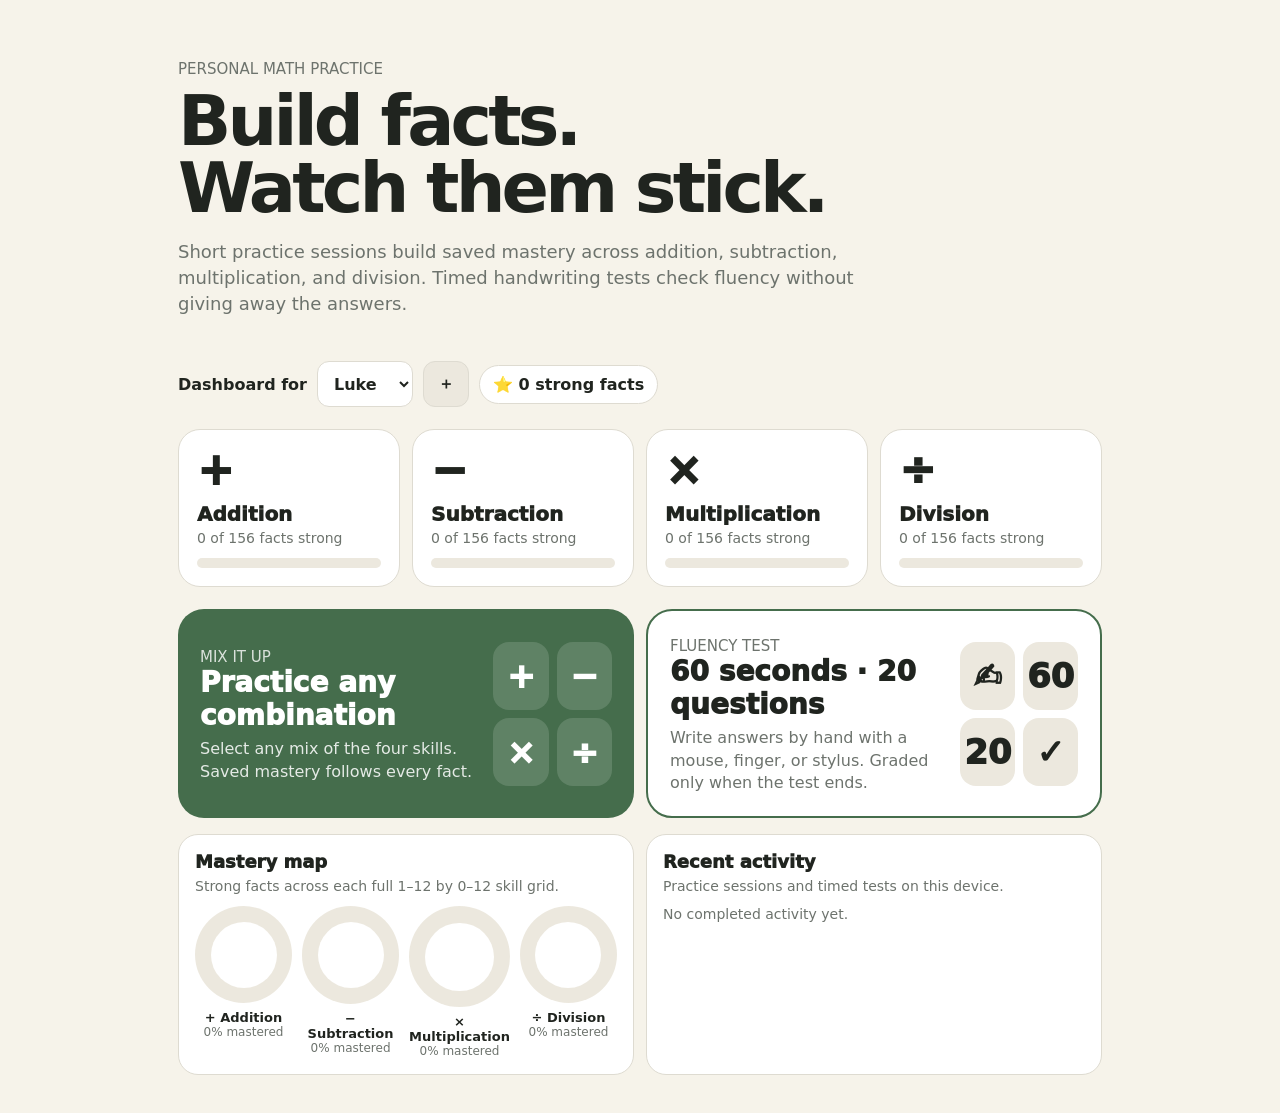
==== commit 6448bb15: "Add test entry and new default students to dashboard" ====
--- a/index.html
+++ b/index.html
@@ -1 +1 @@
-<!DOCTYPE html><html lang="en"><head><meta charset="utf-8"><meta name="viewport" content="width=device-width,initial-scale=1,viewport-fit=cover"><title>Math Mastery</title><link rel="stylesheet" href="trainer.css"><style>.hero{padding:18px 0 8px}.hero h1{font-size:clamp(38px,9vw,70px);letter-spacing:-.055em;line-height:.95;margin:10px 0}.hero p{color:var(--muted);font-size:18px;max-width:700px;line-height:1.45}.dash-top{display:flex;gap:10px;align-items:center;flex-wrap:wrap;margin:18px 0}.dash-top select{min-height:46px;border:1px solid var(--border);border-radius:12px;background:var(--panel);color:var(--fg);padding:0 12px;font-weight:850}.skill-cards{display:grid;grid-template-columns:repeat(4,1fr);gap:12px;margin:22px 0}.skill-card{background:var(--panel);border:1px solid var(--border);border-radius:22px;padding:18px;text-decoration:none;min-width:0}.skill-symbol{font-size:44px;font-weight:950;line-height:1}.skill-name{font-weight:950;font-size:20px;margin:10px 0 4px}.skill-count{font-size:14px;color:var(--muted)}.meter{height:10px;background:var(--choice);border-radius:99px;overflow:hidden;margin-top:12px}.meter>span{display:block;height:100%;background:var(--accent2);border-radius:99px}.mixed-card{display:grid;grid-template-columns:1.4fr .6fr;gap:16px;align-items:center;background:var(--accent);color:#fff;border-radius:26px;padding:22px;text-decoration:none;margin:16px 0}.mixed-card p{opacity:.86;margin:6px 0 0}.math-art{display:grid;grid-template-columns:repeat(2,1fr);gap:8px}.math-art span{display:flex;align-items:center;justify-content:center;min-height:68px;border-radius:16px;background:rgba(255,255,255,.14);font-size:34px;font-weight:950}.history-grid{display:grid;grid-template-columns:1fr 1fr;gap:12px;margin-top:12px}.timeline,.mastery-map{background:var(--panel);border:1px solid var(--border);border-radius:20px;padding:16px}.timeline-list{display:grid;gap:9px}.timeline-item{display:grid;grid-template-columns:10px 1fr auto;gap:10px;align-items:center}.dotmark{width:10px;height:10px;border-radius:50%;background:var(--accent2)}.timeline-main{font-weight:850}.timeline-sub{font-size:12px;color:var(--muted)}.badge{font-size:12px;background:var(--choice);padding:6px 8px;border-radius:999px;font-weight:850}.rings{display:grid;grid-template-columns:repeat(4,1fr);gap:10px;margin-top:10px}.ring{text-align:center}.ring-graphic{--p:0;aspect-ratio:1;border-radius:50%;background:conic-gradient(var(--accent2) calc(var(--p)*1%),var(--choice) 0);display:grid;place-items:center}.ring-graphic:after{content:"";width:68%;height:68%;border-radius:50%;background:var(--panel)}.ring-label{font-weight:900;margin-top:7px;font-size:13px}.ring-value{font-size:12px;color:var(--muted)}@media(max-width:800px){.skill-cards{grid-template-columns:repeat(2,1fr)}.history-grid{grid-template-columns:1fr}.mixed-card{grid-template-columns:1fr}}@media(max-width:440px){.skill-cards{grid-template-columns:1fr}.rings{grid-template-columns:repeat(2,1fr)}}</style></head><body><div class="app"><div class="hero"><div class="sub">PERSONAL MATH PRACTICE</div><h1>Build facts.<br>Watch them stick.</h1><p>Short 20-question sessions build saved mastery across addition, subtraction, multiplication, and division.</p></div><div class="dash-top"><strong>Dashboard for</strong><select id="student"></select><button class="icon-btn" id="add-student" type="button" aria-label="Add student">＋</button><span class="pill" id="overall-pill"></span></div><div class="skill-cards"><a class="skill-card" href="addition.html"><div class="skill-symbol">+</div><div class="skill-name">Addition</div><div class="skill-count" id="add-count"></div><div class="meter"><span id="add-meter"></span></div></a><a class="skill-card" href="subtraction.html"><div class="skill-symbol">−</div><div class="skill-name">Subtraction</div><div class="skill-count" id="sub-count"></div><div class="meter"><span id="sub-meter"></span></div></a><a class="skill-card" href="multiplication.html"><div class="skill-symbol">×</div><div class="skill-name">Multiplication</div><div class="skill-count" id="mul-count"></div><div class="meter"><span id="mul-meter"></span></div></a><a class="skill-card" href="division.html"><div class="skill-symbol">÷</div><div class="skill-name">Division</div><div class="skill-count" id="div-count"></div><div class="meter"><span id="div-meter"></span></div></a></div><a class="mixed-card" href="mixed.html"><div><div class="sub" style="color:#fff;opacity:.8">MIX IT UP</div><div style="font-size:30px;font-weight:950">Practice any combination</div><p>Select two, three, or all four skills in one session. Saved mastery follows each fact wherever it appears.</p></div><div class="math-art" aria-hidden="true"><span>+</span><span>−</span><span>×</span><span>÷</span></div></a><div class="history-grid"><section class="mastery-map"><div class="section-title">Mastery map</div><div class="summary">Strong facts across each full 1–12 by 0–12 skill grid.</div><div class="rings" id="rings"></div></section><section class="timeline"><div class="section-title">Recent practice</div><div class="summary">Latest completed sessions on this device.</div><div class="timeline-list" id="timeline"></div></section></div></div><script>(()=>{const KEY='multiplication-trainer-v2',TOTAL=156,SK={add:['+','Addition'],sub:['−','Subtraction'],mul:['×','Multiplication'],div:['÷','Division']};function uid(){return'u'+Date.now().toString(36)+Math.random().toString(36).slice(2,7)}function blank(name){return{id:uid(),name,mastery:{},history:[]}}function load(){let x=null;try{x=JSON.parse(localStorage.getItem(KEY)||'null')}catch(_){}if(!x||!Array.isArray(x.students)||!x.students.length)x={students:[blank('Luke'),blank('Blake')],activeStudent:null};for(const s of x.students){s.mastery=s.mastery||{};s.history=s.history||[];for(const k of Object.keys(s.mastery)){const m=k.match(/^(\d+)x(\d+)$/);if(m&&s.mastery['mul:'+m[1]+':'+m[2]]==null)s.mastery['mul:'+m[1]+':'+m[2]]=s.mastery[k]}}return x}let data=load(),sid=data.activeStudent||data.students[0].id;const sel=document.getElementById('student');function save(){data.activeStudent=sid;try{localStorage.setItem(KEY,JSON.stringify(data))}catch(_){}}function st(){return data.students.find(x=>x.id===sid)||data.students[0]}function count(sk){let c=0;for(let a=1;a<=12;a++)for(let b=0;b<=12;b++)if(Number(st().mastery[sk+':'+a+':'+b])>=3)c++;return c}function esc(x){return String(x).replace(/[&<>"']/g,c=>({'&':'&amp;','<':'&lt;','>':'&gt;','"':'&quot;',"'":'&#39;'}[c]))}function students(){sel.innerHTML='';for(const x of data.students){const o=document.createElement('option');o.value=x.id;o.textContent=x.name;sel.appendChild(o)}sel.value=sid}function render(){const vals={};let total=0;for(const sk of Object.keys(SK)){vals[sk]=count(sk);total+=vals[sk];document.getElementById(sk+'-count').textContent=vals[sk]+' of '+TOTAL+' facts strong';document.getElementById(sk+'-meter').style.width=(vals[sk]/TOTAL*100)+'%'}document.getElementById('overall-pill').textContent='⭐ '+total+' strong facts';const rings=document.getElementById('rings');rings.innerHTML='';for(const sk of Object.keys(SK)){const p=Math.round(vals[sk]/TOTAL*100),d=document.createElement('div');d.className='ring';d.innerHTML='<div class="ring-graphic" style="--p:'+p+'"></div><div class="ring-label">'+SK[sk][0]+' '+SK[sk][1]+'</div><div class="ring-value">'+p+'% mastered</div>';rings.appendChild(d)}const tl=document.getElementById('timeline'),h=(st().history||[]).slice(-7).reverse();tl.innerHTML='';if(!h.length){tl.innerHTML='<div class="empty">No completed sessions yet. Pick a skill above to start.</div>';return}for(const item of h){const d=document.createElement('div');d.className='timeline-item';const label=item.skillsLabel||item.tablesLabel||'Multiplication';d.innerHTML='<span class="dotmark"></span><div><div class="timeline-main">'+esc(label)+'</div><div class="timeline-sub">'+new Date(item.at).toLocaleDateString()+' · '+(item.questions||0)+' questions · ⭐ '+(item.score||0)+'</div></div><span class="badge">'+(item.strong||0)+'/'+(item.total||0)+' strong</span>';tl.appendChild(d)}}sel.addEventListener('change',()=>{sid=sel.value;save();render()});document.getElementById('add-student').addEventListener('click',()=>{const n=prompt('Student name:');if(!n||!n.trim())return;const x=blank(n.trim().slice(0,30));data.students.push(x);sid=x.id;save();students();render()});students();save();render()})();</script></body></html>+<!DOCTYPE html><html lang="en"><head><meta charset="utf-8"><meta name="viewport" content="width=device-width,initial-scale=1,viewport-fit=cover"><title>Math Mastery</title><link rel="stylesheet" href="trainer.css"><style>.hero{padding:18px 0 8px}.hero h1{font-size:clamp(38px,9vw,70px);letter-spacing:-.055em;line-height:.95;margin:10px 0}.hero p{color:var(--muted);font-size:18px;max-width:700px;line-height:1.45}.dash-top{display:flex;gap:10px;align-items:center;flex-wrap:wrap;margin:18px 0}.dash-top select{min-height:46px;border:1px solid var(--border);border-radius:12px;background:var(--panel);color:var(--fg);padding:0 12px;font-weight:850}.skill-cards{display:grid;grid-template-columns:repeat(4,1fr);gap:12px;margin:22px 0}.skill-card{background:var(--panel);border:1px solid var(--border);border-radius:22px;padding:18px;text-decoration:none;min-width:0;color:var(--fg)}.skill-symbol{font-size:44px;font-weight:950;line-height:1}.skill-name{font-weight:950;font-size:20px;margin:10px 0 4px}.skill-count{font-size:14px;color:var(--muted)}.meter{height:10px;background:var(--choice);border-radius:99px;overflow:hidden;margin-top:12px}.meter>span{display:block;height:100%;background:var(--accent2);border-radius:99px}.feature-grid{display:grid;grid-template-columns:1fr 1fr;gap:12px;margin:16px 0}.mixed-card,.test-card{border-radius:26px;padding:22px;text-decoration:none;display:grid;grid-template-columns:1.4fr .6fr;gap:16px;align-items:center}.mixed-card{background:var(--accent);color:#fff}.test-card{background:var(--panel);border:2px solid var(--accent);color:var(--fg)}.mixed-card p,.test-card p{margin:6px 0 0;line-height:1.4}.mixed-card p{opacity:.86}.test-card p{color:var(--muted)}.math-art{display:grid;grid-template-columns:repeat(2,1fr);gap:8px}.math-art span{display:flex;align-items:center;justify-content:center;min-height:68px;border-radius:16px;font-size:34px;font-weight:950}.mixed-card .math-art span{background:rgba(255,255,255,.14)}.test-card .math-art span{background:var(--choice)}.history-grid{display:grid;grid-template-columns:1fr 1fr;gap:12px;margin-top:12px}.timeline,.mastery-map{background:var(--panel);border:1px solid var(--border);border-radius:20px;padding:16px}.timeline-list{display:grid;gap:9px}.timeline-item{display:grid;grid-template-columns:10px 1fr auto;gap:10px;align-items:center}.dotmark{width:10px;height:10px;border-radius:50%;background:var(--accent2)}.timeline-main{font-weight:850}.timeline-sub{font-size:12px;color:var(--muted)}.badge{font-size:12px;background:var(--choice);padding:6px 8px;border-radius:999px;font-weight:850}.rings{display:grid;grid-template-columns:repeat(4,1fr);gap:10px;margin-top:10px}.ring{text-align:center}.ring-graphic{--p:0;aspect-ratio:1;border-radius:50%;background:conic-gradient(var(--accent2) calc(var(--p)*1%),var(--choice) 0);display:grid;place-items:center}.ring-graphic:after{content:"";width:68%;height:68%;border-radius:50%;background:var(--panel)}.ring-label{font-weight:900;margin-top:7px;font-size:13px}.ring-value{font-size:12px;color:var(--muted)}@media(max-width:800px){.skill-cards{grid-template-columns:repeat(2,1fr)}.history-grid,.feature-grid{grid-template-columns:1fr}.mixed-card,.test-card{grid-template-columns:1fr}}@media(max-width:440px){.skill-cards{grid-template-columns:1fr}.rings{grid-template-columns:repeat(2,1fr)}}</style></head><body><div class="app"><div class="hero"><div class="sub">PERSONAL MATH PRACTICE</div><h1>Build facts.<br>Watch them stick.</h1><p>Short practice sessions build saved mastery across addition, subtraction, multiplication, and division. Timed handwriting tests check fluency without giving away the answers.</p></div><div class="dash-top"><strong>Dashboard for</strong><select id="student"></select><button class="icon-btn" id="add-student" type="button" aria-label="Add student">＋</button><span class="pill" id="overall-pill"></span></div><div class="skill-cards"><a class="skill-card" href="addition.html"><div class="skill-symbol">+</div><div class="skill-name">Addition</div><div class="skill-count" id="add-count"></div><div class="meter"><span id="add-meter"></span></div></a><a class="skill-card" href="subtraction.html"><div class="skill-symbol">−</div><div class="skill-name">Subtraction</div><div class="skill-count" id="sub-count"></div><div class="meter"><span id="sub-meter"></span></div></a><a class="skill-card" href="multiplication.html"><div class="skill-symbol">×</div><div class="skill-name">Multiplication</div><div class="skill-count" id="mul-count"></div><div class="meter"><span id="mul-meter"></span></div></a><a class="skill-card" href="division.html"><div class="skill-symbol">÷</div><div class="skill-name">Division</div><div class="skill-count" id="div-count"></div><div class="meter"><span id="div-meter"></span></div></a></div><div class="feature-grid"><a class="mixed-card" href="mixed.html"><div><div class="sub" style="color:#fff;opacity:.8">MIX IT UP</div><div style="font-size:28px;font-weight:950">Practice any combination</div><p>Select any mix of the four skills. Saved mastery follows every fact.</p></div><div class="math-art" aria-hidden="true"><span>+</span><span>−</span><span>×</span><span>÷</span></div></a><a class="test-card" href="test.html"><div><div class="sub">FLUENCY TEST</div><div style="font-size:28px;font-weight:950">60 seconds · 20 questions</div><p>Write answers by hand with a mouse, finger, or stylus. Graded only when the test ends.</p></div><div class="math-art" aria-hidden="true"><span>✍︎</span><span>60</span><span>20</span><span>✓</span></div></a></div><div class="history-grid"><section class="mastery-map"><div class="section-title">Mastery map</div><div class="summary">Strong facts across each full 1–12 by 0–12 skill grid.</div><div class="rings" id="rings"></div></section><section class="timeline"><div class="section-title">Recent activity</div><div class="summary">Practice sessions and timed tests on this device.</div><div class="timeline-list" id="timeline"></div></section></div></div><script>(()=>{const KEY='multiplication-trainer-v2',TOTAL=156,DEFAULTS=['Luke','Blake','Leo','Brig'],SK={add:['+','Addition'],sub:['−','Subtraction'],mul:['×','Multiplication'],div:['÷','Division']};function uid(){return'u'+Date.now().toString(36)+Math.random().toString(36).slice(2,7)}function blank(name){return{id:uid(),name,mastery:{},history:[],testHistory:[]}}function load(){let x=null;try{x=JSON.parse(localStorage.getItem(KEY)||'null')}catch(_){}if(!x||!Array.isArray(x.students))x={students:[],activeStudent:null};for(const n of DEFAULTS)if(!x.students.some(s=>String(s.name).toLowerCase()===n.toLowerCase()))x.students.push(blank(n));for(const s of x.students){s.mastery=s.mastery||{};s.history=s.history||[];s.testHistory=s.testHistory||[];for(const k of Object.keys(s.mastery)){const m=k.match(/^(\d+)x(\d+)$/);if(m&&s.mastery['mul:'+m[1]+':'+m[2]]==null)s.mastery['mul:'+m[1]+':'+m[2]]=s.mastery[k]}}return x}let data=load(),sid=data.activeStudent||data.students[0].id;const sel=document.getElementById('student');function save(){data.activeStudent=sid;try{localStorage.setItem(KEY,JSON.stringify(data))}catch(_){}}function st(){return data.students.find(x=>x.id===sid)||data.students[0]}function count(sk){let c=0;for(let a=1;a<=12;a++)for(let b=0;b<=12;b++)if(Number(st().mastery[sk+':'+a+':'+b])>=3)c++;return c}function esc(x){return String(x).replace(/[&<>"']/g,c=>({'&':'&amp;','<':'&lt;','>':'&gt;','"':'&quot;',"'":'&#39;'}[c]))}function students(){sel.innerHTML='';for(const x of data.students){const o=document.createElement('option');o.value=x.id;o.textContent=x.name;sel.appendChild(o)}sel.value=sid}function render(){const vals={};let total=0;for(const sk of Object.keys(SK)){vals[sk]=count(sk);total+=vals[sk];document.getElementById(sk+'-count').textContent=vals[sk]+' of '+TOTAL+' facts strong';document.getElementById(sk+'-meter').style.width=vals[sk]/TOTAL*100+'%'}document.getElementById('overall-pill').textContent='⭐ '+total+' strong facts';const rings=document.getElementById('rings');rings.innerHTML='';for(const sk of Object.keys(SK)){const p=Math.round(vals[sk]/TOTAL*100),d=document.createElement('div');d.className='ring';d.innerHTML='<div class="ring-graphic" style="--p:'+p+'"></div><div class="ring-label">'+SK[sk][0]+' '+SK[sk][1]+'</div><div class="ring-value">'+p+'% mastered</div>';rings.appendChild(d)}const tl=document.getElementById('timeline'),h=(st().history||[]).slice(-7).reverse();tl.innerHTML='';if(!h.length){tl.innerHTML='<div class="empty">No completed activity yet.</div>';return}for(const item of h){const d=document.createElement('div');d.className='timeline-item';const label=item.skillsLabel||item.tablesLabel||'Multiplication',isTest=item.type==='test';d.innerHTML='<span class="dotmark"></span><div><div class="timeline-main">'+esc(label)+'</div><div class="timeline-sub">'+new Date(item.at).toLocaleDateString()+' · '+(isTest?((item.correct||0)+'/20 correct · '+(item.seconds||60)+' sec'):((item.questions||0)+' questions · ⭐ '+(item.score||0)))+'</div></div><span class="badge">'+(isTest?((item.percent||0)+'%'):((item.strong||0)+'/'+(item.total||0)+' strong'))+'</span>';tl.appendChild(d)}}sel.addEventListener('change',()=>{sid=sel.value;save();render()});document.getElementById('add-student').addEventListener('click',()=>{const n=prompt('Student name:');if(!n||!n.trim())return;const x=blank(n.trim().slice(0,30));data.students.push(x);sid=x.id;save();students();render()});students();save();render()})();</script></body></html>
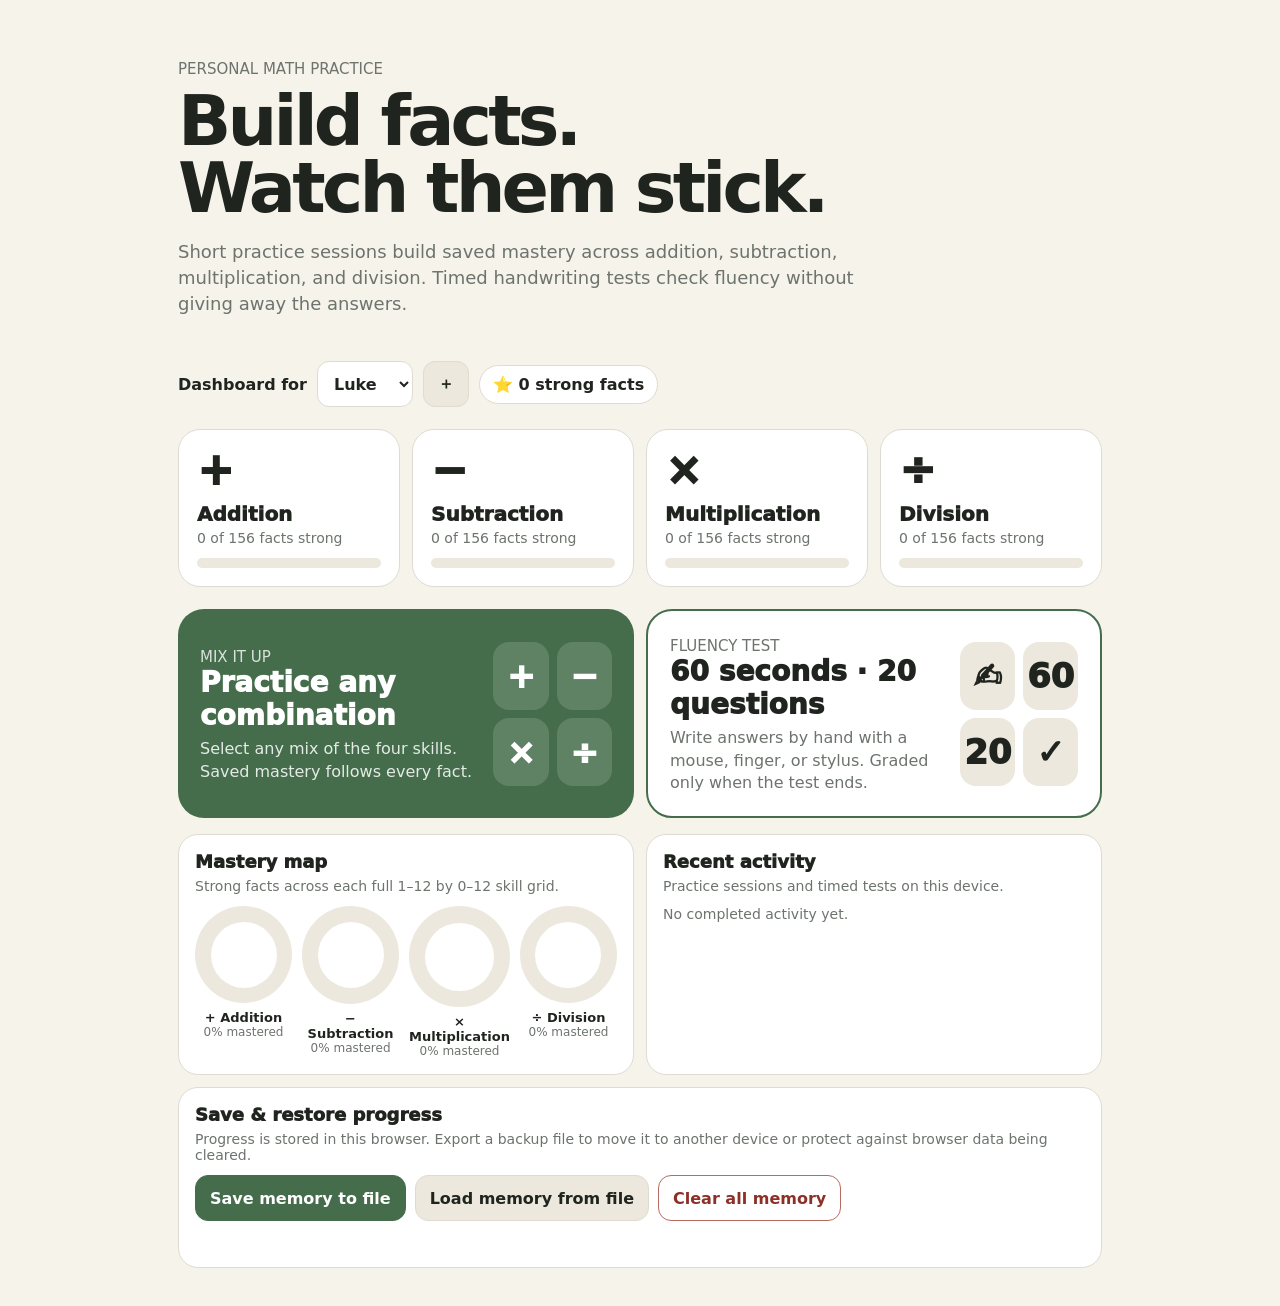
==== commit ef28947c: "Add save load and clear memory controls" ====
--- a/index.html
+++ b/index.html
@@ -1 +1,42 @@
-<!DOCTYPE html><html lang="en"><head><meta charset="utf-8"><meta name="viewport" content="width=device-width,initial-scale=1,viewport-fit=cover"><title>Math Mastery</title><link rel="stylesheet" href="trainer.css"><style>.hero{padding:18px 0 8px}.hero h1{font-size:clamp(38px,9vw,70px);letter-spacing:-.055em;line-height:.95;margin:10px 0}.hero p{color:var(--muted);font-size:18px;max-width:700px;line-height:1.45}.dash-top{display:flex;gap:10px;align-items:center;flex-wrap:wrap;margin:18px 0}.dash-top select{min-height:46px;border:1px solid var(--border);border-radius:12px;background:var(--panel);color:var(--fg);padding:0 12px;font-weight:850}.skill-cards{display:grid;grid-template-columns:repeat(4,1fr);gap:12px;margin:22px 0}.skill-card{background:var(--panel);border:1px solid var(--border);border-radius:22px;padding:18px;text-decoration:none;min-width:0;color:var(--fg)}.skill-symbol{font-size:44px;font-weight:950;line-height:1}.skill-name{font-weight:950;font-size:20px;margin:10px 0 4px}.skill-count{font-size:14px;color:var(--muted)}.meter{height:10px;background:var(--choice);border-radius:99px;overflow:hidden;margin-top:12px}.meter>span{display:block;height:100%;background:var(--accent2);border-radius:99px}.feature-grid{display:grid;grid-template-columns:1fr 1fr;gap:12px;margin:16px 0}.mixed-card,.test-card{border-radius:26px;padding:22px;text-decoration:none;display:grid;grid-template-columns:1.4fr .6fr;gap:16px;align-items:center}.mixed-card{background:var(--accent);color:#fff}.test-card{background:var(--panel);border:2px solid var(--accent);color:var(--fg)}.mixed-card p,.test-card p{margin:6px 0 0;line-height:1.4}.mixed-card p{opacity:.86}.test-card p{color:var(--muted)}.math-art{display:grid;grid-template-columns:repeat(2,1fr);gap:8px}.math-art span{display:flex;align-items:center;justify-content:center;min-height:68px;border-radius:16px;font-size:34px;font-weight:950}.mixed-card .math-art span{background:rgba(255,255,255,.14)}.test-card .math-art span{background:var(--choice)}.history-grid{display:grid;grid-template-columns:1fr 1fr;gap:12px;margin-top:12px}.timeline,.mastery-map{background:var(--panel);border:1px solid var(--border);border-radius:20px;padding:16px}.timeline-list{display:grid;gap:9px}.timeline-item{display:grid;grid-template-columns:10px 1fr auto;gap:10px;align-items:center}.dotmark{width:10px;height:10px;border-radius:50%;background:var(--accent2)}.timeline-main{font-weight:850}.timeline-sub{font-size:12px;color:var(--muted)}.badge{font-size:12px;background:var(--choice);padding:6px 8px;border-radius:999px;font-weight:850}.rings{display:grid;grid-template-columns:repeat(4,1fr);gap:10px;margin-top:10px}.ring{text-align:center}.ring-graphic{--p:0;aspect-ratio:1;border-radius:50%;background:conic-gradient(var(--accent2) calc(var(--p)*1%),var(--choice) 0);display:grid;place-items:center}.ring-graphic:after{content:"";width:68%;height:68%;border-radius:50%;background:var(--panel)}.ring-label{font-weight:900;margin-top:7px;font-size:13px}.ring-value{font-size:12px;color:var(--muted)}@media(max-width:800px){.skill-cards{grid-template-columns:repeat(2,1fr)}.history-grid,.feature-grid{grid-template-columns:1fr}.mixed-card,.test-card{grid-template-columns:1fr}}@media(max-width:440px){.skill-cards{grid-template-columns:1fr}.rings{grid-template-columns:repeat(2,1fr)}}</style></head><body><div class="app"><div class="hero"><div class="sub">PERSONAL MATH PRACTICE</div><h1>Build facts.<br>Watch them stick.</h1><p>Short practice sessions build saved mastery across addition, subtraction, multiplication, and division. Timed handwriting tests check fluency without giving away the answers.</p></div><div class="dash-top"><strong>Dashboard for</strong><select id="student"></select><button class="icon-btn" id="add-student" type="button" aria-label="Add student">＋</button><span class="pill" id="overall-pill"></span></div><div class="skill-cards"><a class="skill-card" href="addition.html"><div class="skill-symbol">+</div><div class="skill-name">Addition</div><div class="skill-count" id="add-count"></div><div class="meter"><span id="add-meter"></span></div></a><a class="skill-card" href="subtraction.html"><div class="skill-symbol">−</div><div class="skill-name">Subtraction</div><div class="skill-count" id="sub-count"></div><div class="meter"><span id="sub-meter"></span></div></a><a class="skill-card" href="multiplication.html"><div class="skill-symbol">×</div><div class="skill-name">Multiplication</div><div class="skill-count" id="mul-count"></div><div class="meter"><span id="mul-meter"></span></div></a><a class="skill-card" href="division.html"><div class="skill-symbol">÷</div><div class="skill-name">Division</div><div class="skill-count" id="div-count"></div><div class="meter"><span id="div-meter"></span></div></a></div><div class="feature-grid"><a class="mixed-card" href="mixed.html"><div><div class="sub" style="color:#fff;opacity:.8">MIX IT UP</div><div style="font-size:28px;font-weight:950">Practice any combination</div><p>Select any mix of the four skills. Saved mastery follows every fact.</p></div><div class="math-art" aria-hidden="true"><span>+</span><span>−</span><span>×</span><span>÷</span></div></a><a class="test-card" href="test.html"><div><div class="sub">FLUENCY TEST</div><div style="font-size:28px;font-weight:950">60 seconds · 20 questions</div><p>Write answers by hand with a mouse, finger, or stylus. Graded only when the test ends.</p></div><div class="math-art" aria-hidden="true"><span>✍︎</span><span>60</span><span>20</span><span>✓</span></div></a></div><div class="history-grid"><section class="mastery-map"><div class="section-title">Mastery map</div><div class="summary">Strong facts across each full 1–12 by 0–12 skill grid.</div><div class="rings" id="rings"></div></section><section class="timeline"><div class="section-title">Recent activity</div><div class="summary">Practice sessions and timed tests on this device.</div><div class="timeline-list" id="timeline"></div></section></div></div><script>(()=>{const KEY='multiplication-trainer-v2',TOTAL=156,DEFAULTS=['Luke','Blake','Leo','Brig'],SK={add:['+','Addition'],sub:['−','Subtraction'],mul:['×','Multiplication'],div:['÷','Division']};function uid(){return'u'+Date.now().toString(36)+Math.random().toString(36).slice(2,7)}function blank(name){return{id:uid(),name,mastery:{},history:[],testHistory:[]}}function load(){let x=null;try{x=JSON.parse(localStorage.getItem(KEY)||'null')}catch(_){}if(!x||!Array.isArray(x.students))x={students:[],activeStudent:null};for(const n of DEFAULTS)if(!x.students.some(s=>String(s.name).toLowerCase()===n.toLowerCase()))x.students.push(blank(n));for(const s of x.students){s.mastery=s.mastery||{};s.history=s.history||[];s.testHistory=s.testHistory||[];for(const k of Object.keys(s.mastery)){const m=k.match(/^(\d+)x(\d+)$/);if(m&&s.mastery['mul:'+m[1]+':'+m[2]]==null)s.mastery['mul:'+m[1]+':'+m[2]]=s.mastery[k]}}return x}let data=load(),sid=data.activeStudent||data.students[0].id;const sel=document.getElementById('student');function save(){data.activeStudent=sid;try{localStorage.setItem(KEY,JSON.stringify(data))}catch(_){}}function st(){return data.students.find(x=>x.id===sid)||data.students[0]}function count(sk){let c=0;for(let a=1;a<=12;a++)for(let b=0;b<=12;b++)if(Number(st().mastery[sk+':'+a+':'+b])>=3)c++;return c}function esc(x){return String(x).replace(/[&<>"']/g,c=>({'&':'&amp;','<':'&lt;','>':'&gt;','"':'&quot;',"'":'&#39;'}[c]))}function students(){sel.innerHTML='';for(const x of data.students){const o=document.createElement('option');o.value=x.id;o.textContent=x.name;sel.appendChild(o)}sel.value=sid}function render(){const vals={};let total=0;for(const sk of Object.keys(SK)){vals[sk]=count(sk);total+=vals[sk];document.getElementById(sk+'-count').textContent=vals[sk]+' of '+TOTAL+' facts strong';document.getElementById(sk+'-meter').style.width=vals[sk]/TOTAL*100+'%'}document.getElementById('overall-pill').textContent='⭐ '+total+' strong facts';const rings=document.getElementById('rings');rings.innerHTML='';for(const sk of Object.keys(SK)){const p=Math.round(vals[sk]/TOTAL*100),d=document.createElement('div');d.className='ring';d.innerHTML='<div class="ring-graphic" style="--p:'+p+'"></div><div class="ring-label">'+SK[sk][0]+' '+SK[sk][1]+'</div><div class="ring-value">'+p+'% mastered</div>';rings.appendChild(d)}const tl=document.getElementById('timeline'),h=(st().history||[]).slice(-7).reverse();tl.innerHTML='';if(!h.length){tl.innerHTML='<div class="empty">No completed activity yet.</div>';return}for(const item of h){const d=document.createElement('div');d.className='timeline-item';const label=item.skillsLabel||item.tablesLabel||'Multiplication',isTest=item.type==='test';d.innerHTML='<span class="dotmark"></span><div><div class="timeline-main">'+esc(label)+'</div><div class="timeline-sub">'+new Date(item.at).toLocaleDateString()+' · '+(isTest?((item.correct||0)+'/20 correct · '+(item.seconds||60)+' sec'):((item.questions||0)+' questions · ⭐ '+(item.score||0)))+'</div></div><span class="badge">'+(isTest?((item.percent||0)+'%'):((item.strong||0)+'/'+(item.total||0)+' strong'))+'</span>';tl.appendChild(d)}}sel.addEventListener('change',()=>{sid=sel.value;save();render()});document.getElementById('add-student').addEventListener('click',()=>{const n=prompt('Student name:');if(!n||!n.trim())return;const x=blank(n.trim().slice(0,30));data.students.push(x);sid=x.id;save();students();render()});students();save();render()})();</script></body></html>+<!DOCTYPE html>
+<html lang="en">
+<head>
+<meta charset="utf-8">
+<meta name="viewport" content="width=device-width,initial-scale=1,viewport-fit=cover">
+<title>Math Mastery</title>
+<link rel="stylesheet" href="trainer.css">
+<style>
+.hero{padding:18px 0 8px}.hero h1{font-size:clamp(38px,9vw,70px);letter-spacing:-.055em;line-height:.95;margin:10px 0}.hero p{color:var(--muted);font-size:18px;max-width:700px;line-height:1.45}.dash-top{display:flex;gap:10px;align-items:center;flex-wrap:wrap;margin:18px 0}.dash-top select{min-height:46px;border:1px solid var(--border);border-radius:12px;background:var(--panel);color:var(--fg);padding:0 12px;font-weight:850}.skill-cards{display:grid;grid-template-columns:repeat(4,1fr);gap:12px;margin:22px 0}.skill-card{background:var(--panel);border:1px solid var(--border);border-radius:22px;padding:18px;text-decoration:none;min-width:0;color:var(--fg)}.skill-symbol{font-size:44px;font-weight:950;line-height:1}.skill-name{font-weight:950;font-size:20px;margin:10px 0 4px}.skill-count{font-size:14px;color:var(--muted)}.meter{height:10px;background:var(--choice);border-radius:99px;overflow:hidden;margin-top:12px}.meter>span{display:block;height:100%;background:var(--accent2);border-radius:99px}.feature-grid{display:grid;grid-template-columns:1fr 1fr;gap:12px;margin:16px 0}.mixed-card,.test-card{border-radius:26px;padding:22px;text-decoration:none;display:grid;grid-template-columns:1.4fr .6fr;gap:16px;align-items:center}.mixed-card{background:var(--accent);color:#fff}.test-card{background:var(--panel);border:2px solid var(--accent);color:var(--fg)}.mixed-card p,.test-card p{margin:6px 0 0;line-height:1.4}.mixed-card p{opacity:.86}.test-card p{color:var(--muted)}.math-art{display:grid;grid-template-columns:repeat(2,1fr);gap:8px}.math-art span{display:flex;align-items:center;justify-content:center;min-height:68px;border-radius:16px;font-size:34px;font-weight:950}.mixed-card .math-art span{background:rgba(255,255,255,.14)}.test-card .math-art span{background:var(--choice)}.history-grid{display:grid;grid-template-columns:1fr 1fr;gap:12px;margin-top:12px}.timeline,.mastery-map,.memory-card{background:var(--panel);border:1px solid var(--border);border-radius:20px;padding:16px}.timeline-list{display:grid;gap:9px}.timeline-item{display:grid;grid-template-columns:10px 1fr auto;gap:10px;align-items:center}.dotmark{width:10px;height:10px;border-radius:50%;background:var(--accent2)}.timeline-main{font-weight:850}.timeline-sub{font-size:12px;color:var(--muted)}.badge{font-size:12px;background:var(--choice);padding:6px 8px;border-radius:999px;font-weight:850}.rings{display:grid;grid-template-columns:repeat(4,1fr);gap:10px;margin-top:10px}.ring{text-align:center}.ring-graphic{--p:0;aspect-ratio:1;border-radius:50%;background:conic-gradient(var(--accent2) calc(var(--p)*1%),var(--choice) 0);display:grid;place-items:center}.ring-graphic:after{content:"";width:68%;height:68%;border-radius:50%;background:var(--panel)}.ring-label{font-weight:900;margin-top:7px;font-size:13px}.ring-value{font-size:12px;color:var(--muted)}.memory-card{margin-top:12px}.memory-actions{display:flex;gap:9px;flex-wrap:wrap;margin-top:12px}.memory-actions button,.memory-actions label{min-height:46px;padding:10px 14px;border-radius:13px;border:1px solid var(--border);background:var(--choice);color:var(--fg);font-weight:850;cursor:pointer;display:inline-flex;align-items:center}.memory-actions .primary-action{background:var(--accent);border-color:var(--accent);color:#fff}.memory-actions .danger{border-color:#b76a60;color:#8d3028;background:transparent}.memory-actions input{display:none}.memory-status{margin-top:10px;color:var(--muted);font-size:13px;min-height:20px}@media(max-width:800px){.skill-cards{grid-template-columns:repeat(2,1fr)}.history-grid,.feature-grid{grid-template-columns:1fr}.mixed-card,.test-card{grid-template-columns:1fr}}@media(max-width:440px){.skill-cards{grid-template-columns:1fr}.rings{grid-template-columns:repeat(2,1fr)}}
+</style>
+</head>
+<body>
+<div class="app">
+  <div class="hero"><div class="sub">PERSONAL MATH PRACTICE</div><h1>Build facts.<br>Watch them stick.</h1><p>Short practice sessions build saved mastery across addition, subtraction, multiplication, and division. Timed handwriting tests check fluency without giving away the answers.</p></div>
+  <div class="dash-top"><strong>Dashboard for</strong><select id="student"></select><button class="icon-btn" id="add-student" type="button" aria-label="Add student">＋</button><span class="pill" id="overall-pill"></span></div>
+  <div class="skill-cards"><a class="skill-card" href="addition.html"><div class="skill-symbol">+</div><div class="skill-name">Addition</div><div class="skill-count" id="add-count"></div><div class="meter"><span id="add-meter"></span></div></a><a class="skill-card" href="subtraction.html"><div class="skill-symbol">−</div><div class="skill-name">Subtraction</div><div class="skill-count" id="sub-count"></div><div class="meter"><span id="sub-meter"></span></div></a><a class="skill-card" href="multiplication.html"><div class="skill-symbol">×</div><div class="skill-name">Multiplication</div><div class="skill-count" id="mul-count"></div><div class="meter"><span id="mul-meter"></span></div></a><a class="skill-card" href="division.html"><div class="skill-symbol">÷</div><div class="skill-name">Division</div><div class="skill-count" id="div-count"></div><div class="meter"><span id="div-meter"></span></div></a></div>
+  <div class="feature-grid"><a class="mixed-card" href="mixed.html"><div><div class="sub" style="color:#fff;opacity:.8">MIX IT UP</div><div style="font-size:28px;font-weight:950">Practice any combination</div><p>Select any mix of the four skills. Saved mastery follows every fact.</p></div><div class="math-art" aria-hidden="true"><span>+</span><span>−</span><span>×</span><span>÷</span></div></a><a class="test-card" href="test.html"><div><div class="sub">FLUENCY TEST</div><div style="font-size:28px;font-weight:950">60 seconds · 20 questions</div><p>Write answers by hand with a mouse, finger, or stylus. Graded only when the test ends.</p></div><div class="math-art" aria-hidden="true"><span>✍︎</span><span>60</span><span>20</span><span>✓</span></div></a></div>
+  <div class="history-grid"><section class="mastery-map"><div class="section-title">Mastery map</div><div class="summary">Strong facts across each full 1–12 by 0–12 skill grid.</div><div class="rings" id="rings"></div></section><section class="timeline"><div class="section-title">Recent activity</div><div class="summary">Practice sessions and timed tests on this device.</div><div class="timeline-list" id="timeline"></div></section></div>
+  <section class="memory-card"><div class="section-title">Save & restore progress</div><div class="summary">Progress is stored in this browser. Export a backup file to move it to another device or protect against browser data being cleared.</div><div class="memory-actions"><button type="button" class="primary-action" id="export-memory">Save memory to file</button><label for="import-memory">Load memory from file</label><input id="import-memory" type="file" accept="application/json,.json"><button type="button" class="danger" id="clear-memory">Clear all memory</button></div><div class="memory-status" id="memory-status" aria-live="polite"></div></section>
+</div>
+<script>
+(()=>{
+const KEY='multiplication-trainer-v2',TOTAL=156,DEFAULTS=['Luke','Blake','Leo','Brig'],SK={add:['+','Addition'],sub:['−','Subtraction'],mul:['×','Multiplication'],div:['÷','Division']};
+function uid(){return'u'+Date.now().toString(36)+Math.random().toString(36).slice(2,7)}
+function blank(name){return{id:uid(),name,mastery:{},history:[],testHistory:[]}}
+function normalize(x){if(!x||!Array.isArray(x.students))x={students:[],activeStudent:null};for(const n of DEFAULTS)if(!x.students.some(s=>String(s.name).toLowerCase()===n.toLowerCase()))x.students.push(blank(n));for(const s of x.students){s.mastery=s.mastery||{};s.history=s.history||[];s.testHistory=s.testHistory||[];for(const k of Object.keys(s.mastery)){const m=k.match(/^(\d+)x(\d+)$/);if(m&&s.mastery['mul:'+m[1]+':'+m[2]]==null)s.mastery['mul:'+m[1]+':'+m[2]]=s.mastery[k]}}return x}
+function load(){let x=null;try{x=JSON.parse(localStorage.getItem(KEY)||'null')}catch(_){}return normalize(x)}
+let data=load(),sid=data.activeStudent||data.students[0].id;const sel=document.getElementById('student'),status=document.getElementById('memory-status');
+function save(){data.activeStudent=sid;try{localStorage.setItem(KEY,JSON.stringify(data))}catch(_){}}
+function st(){return data.students.find(x=>x.id===sid)||data.students[0]}
+function count(sk){let c=0;for(let a=1;a<=12;a++)for(let b=0;b<=12;b++)if(Number(st().mastery[sk+':'+a+':'+b])>=3)c++;return c}
+function esc(x){return String(x).replace(/[&<>"']/g,c=>({'&':'&amp;','<':'&lt;','>':'&gt;','"':'&quot;',"'":'&#39;'}[c]))}
+function students(){sel.innerHTML='';for(const x of data.students){const o=document.createElement('option');o.value=x.id;o.textContent=x.name;sel.appendChild(o)}if(!data.students.some(x=>x.id===sid))sid=data.students[0].id;sel.value=sid}
+function render(){const vals={};let total=0;for(const sk of Object.keys(SK)){vals[sk]=count(sk);total+=vals[sk];document.getElementById(sk+'-count').textContent=vals[sk]+' of '+TOTAL+' facts strong';document.getElementById(sk+'-meter').style.width=vals[sk]/TOTAL*100+'%'}document.getElementById('overall-pill').textContent='⭐ '+total+' strong facts';const rings=document.getElementById('rings');rings.innerHTML='';for(const sk of Object.keys(SK)){const p=Math.round(vals[sk]/TOTAL*100),d=document.createElement('div');d.className='ring';d.innerHTML='<div class="ring-graphic" style="--p:'+p+'"></div><div class="ring-label">'+SK[sk][0]+' '+SK[sk][1]+'</div><div class="ring-value">'+p+'% mastered</div>';rings.appendChild(d)}const tl=document.getElementById('timeline'),h=(st().history||[]).slice(-7).reverse();tl.innerHTML='';if(!h.length){tl.innerHTML='<div class="empty">No completed activity yet.</div>';return}for(const item of h){const d=document.createElement('div');d.className='timeline-item';const label=item.skillsLabel||item.tablesLabel||'Multiplication',isTest=item.type==='test';d.innerHTML='<span class="dotmark"></span><div><div class="timeline-main">'+esc(label)+'</div><div class="timeline-sub">'+new Date(item.at).toLocaleDateString()+' · '+(isTest?((item.correct||0)+'/20 correct · '+(item.seconds||60)+' sec'):((item.questions||0)+' questions · ⭐ '+(item.score||0)))+'</div></div><span class="badge">'+(isTest?((item.percent||0)+'%'):((item.strong||0)+'/'+(item.total||0)+' strong'))+'</span>';tl.appendChild(d)}}
+function exportMemory(){save();const payload={format:'math-mastery-backup',version:1,exportedAt:new Date().toISOString(),data};const blob=new Blob([JSON.stringify(payload,null,2)],{type:'application/json'}),url=URL.createObjectURL(blob),a=document.createElement('a');a.href=url;a.download='math-mastery-backup-'+new Date().toISOString().slice(0,10)+'.json';document.body.appendChild(a);a.click();a.remove();setTimeout(()=>URL.revokeObjectURL(url),1000);status.textContent='Backup file created.'}
+async function importMemory(file){if(!file)return;try{const text=await file.text(),parsed=JSON.parse(text),incoming=parsed&&parsed.format==='math-mastery-backup'?parsed.data:parsed;if(!incoming||!Array.isArray(incoming.students))throw new Error('invalid');if(!confirm('Replace the progress stored on this device with this backup file?'))return;data=normalize(incoming);sid=data.activeStudent||data.students[0].id;save();students();render();status.textContent='Backup loaded successfully.'}catch(_){status.textContent='That file is not a valid Math Mastery backup.'}}
+function clearMemory(){if(!confirm('Clear all saved students, mastery, practice history, and test history on this device? This cannot be undone unless you have a backup file.'))return;localStorage.removeItem(KEY);data=normalize(null);sid=data.students[0].id;save();students();render();status.textContent='All saved progress was cleared. Default students were restored.'}
+sel.addEventListener('change',()=>{sid=sel.value;save();render()});document.getElementById('add-student').addEventListener('click',()=>{const n=prompt('Student name:');if(!n||!n.trim())return;const x=blank(n.trim().slice(0,30));data.students.push(x);sid=x.id;save();students();render()});document.getElementById('export-memory').addEventListener('click',exportMemory);document.getElementById('import-memory').addEventListener('change',ev=>{const f=ev.target.files&&ev.target.files[0];importMemory(f);ev.target.value=''});document.getElementById('clear-memory').addEventListener('click',clearMemory);students();save();render();
+})();
+</script>
+</body>
+</html>
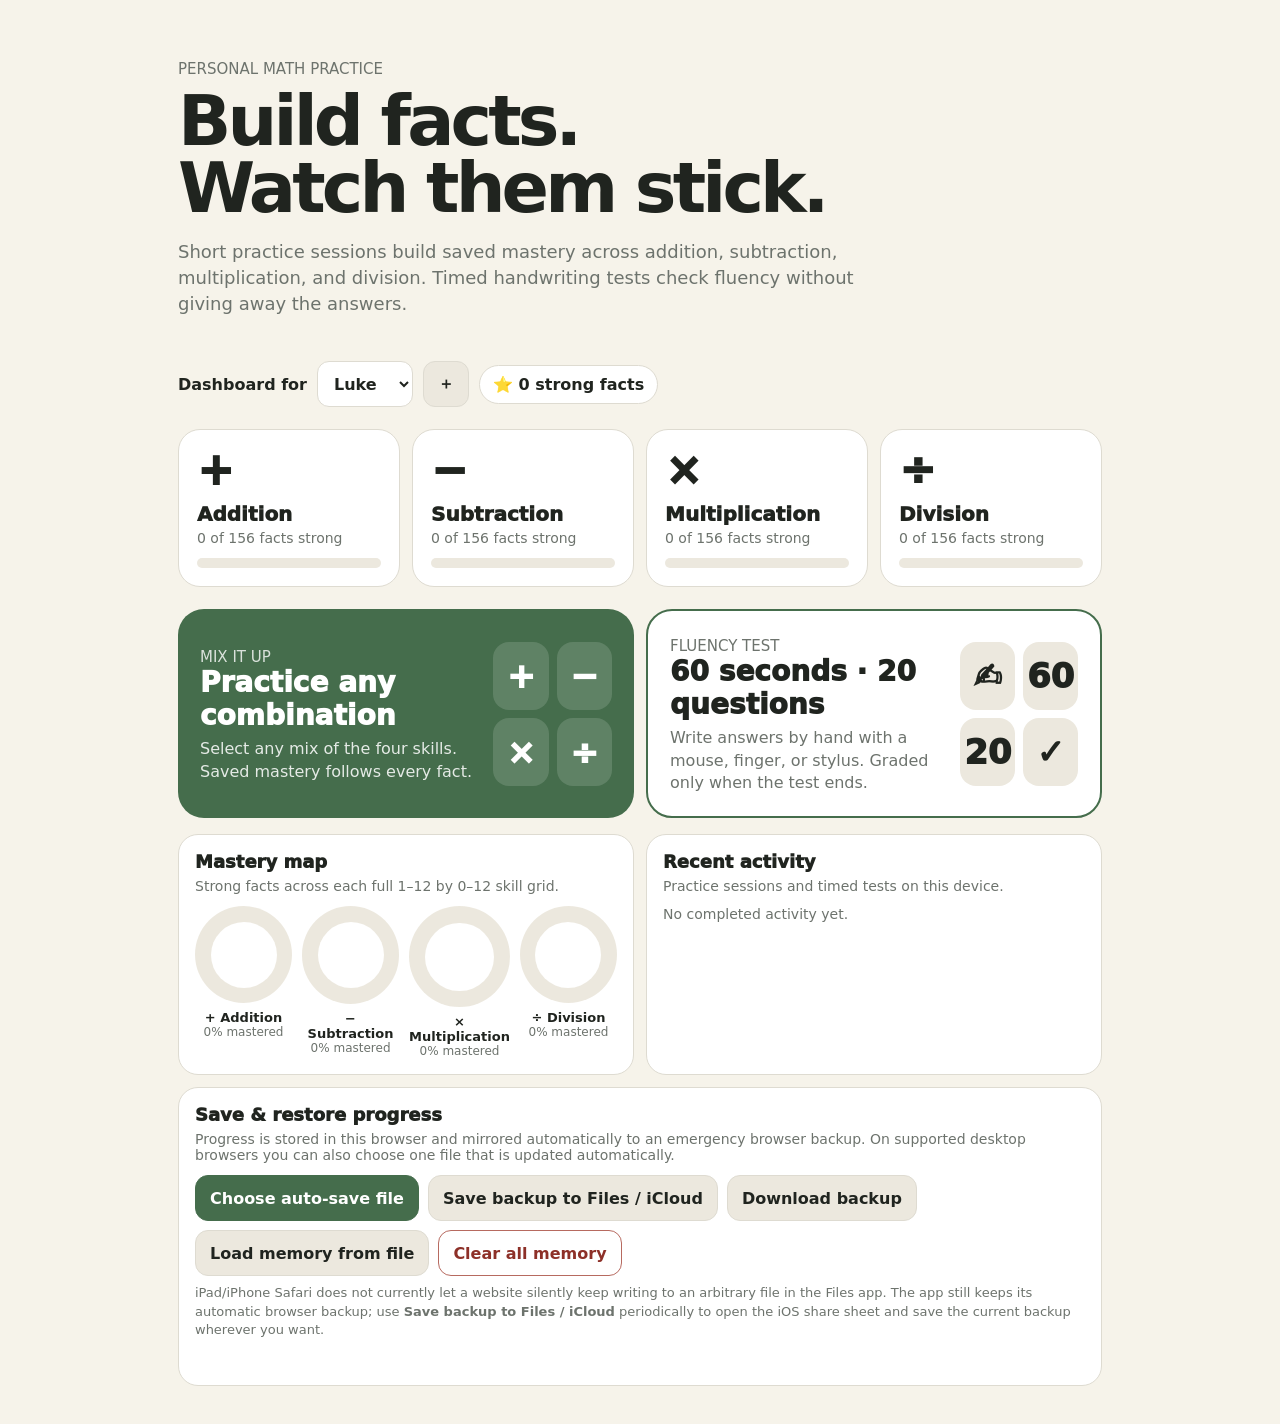
==== commit 95cc991d: "Expose desktop autosave and iPad Files backup controls" ====
--- a/index.html
+++ b/index.html
@@ -6,7 +6,7 @@
 <title>Math Mastery</title>
 <link rel="stylesheet" href="trainer.css">
 <style>
-.hero{padding:18px 0 8px}.hero h1{font-size:clamp(38px,9vw,70px);letter-spacing:-.055em;line-height:.95;margin:10px 0}.hero p{color:var(--muted);font-size:18px;max-width:700px;line-height:1.45}.dash-top{display:flex;gap:10px;align-items:center;flex-wrap:wrap;margin:18px 0}.dash-top select{min-height:46px;border:1px solid var(--border);border-radius:12px;background:var(--panel);color:var(--fg);padding:0 12px;font-weight:850}.skill-cards{display:grid;grid-template-columns:repeat(4,1fr);gap:12px;margin:22px 0}.skill-card{background:var(--panel);border:1px solid var(--border);border-radius:22px;padding:18px;text-decoration:none;min-width:0;color:var(--fg)}.skill-symbol{font-size:44px;font-weight:950;line-height:1}.skill-name{font-weight:950;font-size:20px;margin:10px 0 4px}.skill-count{font-size:14px;color:var(--muted)}.meter{height:10px;background:var(--choice);border-radius:99px;overflow:hidden;margin-top:12px}.meter>span{display:block;height:100%;background:var(--accent2);border-radius:99px}.feature-grid{display:grid;grid-template-columns:1fr 1fr;gap:12px;margin:16px 0}.mixed-card,.test-card{border-radius:26px;padding:22px;text-decoration:none;display:grid;grid-template-columns:1.4fr .6fr;gap:16px;align-items:center}.mixed-card{background:var(--accent);color:#fff}.test-card{background:var(--panel);border:2px solid var(--accent);color:var(--fg)}.mixed-card p,.test-card p{margin:6px 0 0;line-height:1.4}.mixed-card p{opacity:.86}.test-card p{color:var(--muted)}.math-art{display:grid;grid-template-columns:repeat(2,1fr);gap:8px}.math-art span{display:flex;align-items:center;justify-content:center;min-height:68px;border-radius:16px;font-size:34px;font-weight:950}.mixed-card .math-art span{background:rgba(255,255,255,.14)}.test-card .math-art span{background:var(--choice)}.history-grid{display:grid;grid-template-columns:1fr 1fr;gap:12px;margin-top:12px}.timeline,.mastery-map,.memory-card{background:var(--panel);border:1px solid var(--border);border-radius:20px;padding:16px}.timeline-list{display:grid;gap:9px}.timeline-item{display:grid;grid-template-columns:10px 1fr auto;gap:10px;align-items:center}.dotmark{width:10px;height:10px;border-radius:50%;background:var(--accent2)}.timeline-main{font-weight:850}.timeline-sub{font-size:12px;color:var(--muted)}.badge{font-size:12px;background:var(--choice);padding:6px 8px;border-radius:999px;font-weight:850}.rings{display:grid;grid-template-columns:repeat(4,1fr);gap:10px;margin-top:10px}.ring{text-align:center}.ring-graphic{--p:0;aspect-ratio:1;border-radius:50%;background:conic-gradient(var(--accent2) calc(var(--p)*1%),var(--choice) 0);display:grid;place-items:center}.ring-graphic:after{content:"";width:68%;height:68%;border-radius:50%;background:var(--panel)}.ring-label{font-weight:900;margin-top:7px;font-size:13px}.ring-value{font-size:12px;color:var(--muted)}.memory-card{margin-top:12px}.memory-actions{display:flex;gap:9px;flex-wrap:wrap;margin-top:12px}.memory-actions button,.memory-actions label{min-height:46px;padding:10px 14px;border-radius:13px;border:1px solid var(--border);background:var(--choice);color:var(--fg);font-weight:850;cursor:pointer;display:inline-flex;align-items:center}.memory-actions .primary-action{background:var(--accent);border-color:var(--accent);color:#fff}.memory-actions .danger{border-color:#b76a60;color:#8d3028;background:transparent}.memory-actions input{display:none}.memory-status{margin-top:10px;color:var(--muted);font-size:13px;min-height:20px}@media(max-width:800px){.skill-cards{grid-template-columns:repeat(2,1fr)}.history-grid,.feature-grid{grid-template-columns:1fr}.mixed-card,.test-card{grid-template-columns:1fr}}@media(max-width:440px){.skill-cards{grid-template-columns:1fr}.rings{grid-template-columns:repeat(2,1fr)}}
+.hero{padding:18px 0 8px}.hero h1{font-size:clamp(38px,9vw,70px);letter-spacing:-.055em;line-height:.95;margin:10px 0}.hero p{color:var(--muted);font-size:18px;max-width:700px;line-height:1.45}.dash-top{display:flex;gap:10px;align-items:center;flex-wrap:wrap;margin:18px 0}.dash-top select{min-height:46px;border:1px solid var(--border);border-radius:12px;background:var(--panel);color:var(--fg);padding:0 12px;font-weight:850}.skill-cards{display:grid;grid-template-columns:repeat(4,1fr);gap:12px;margin:22px 0}.skill-card{background:var(--panel);border:1px solid var(--border);border-radius:22px;padding:18px;text-decoration:none;min-width:0;color:var(--fg)}.skill-symbol{font-size:44px;font-weight:950;line-height:1}.skill-name{font-weight:950;font-size:20px;margin:10px 0 4px}.skill-count{font-size:14px;color:var(--muted)}.meter{height:10px;background:var(--choice);border-radius:99px;overflow:hidden;margin-top:12px}.meter>span{display:block;height:100%;background:var(--accent2);border-radius:99px}.feature-grid{display:grid;grid-template-columns:1fr 1fr;gap:12px;margin:16px 0}.mixed-card,.test-card{border-radius:26px;padding:22px;text-decoration:none;display:grid;grid-template-columns:1.4fr .6fr;gap:16px;align-items:center}.mixed-card{background:var(--accent);color:#fff}.test-card{background:var(--panel);border:2px solid var(--accent);color:var(--fg)}.mixed-card p,.test-card p{margin:6px 0 0;line-height:1.4}.mixed-card p{opacity:.86}.test-card p{color:var(--muted)}.math-art{display:grid;grid-template-columns:repeat(2,1fr);gap:8px}.math-art span{display:flex;align-items:center;justify-content:center;min-height:68px;border-radius:16px;font-size:34px;font-weight:950}.mixed-card .math-art span{background:rgba(255,255,255,.14)}.test-card .math-art span{background:var(--choice)}.history-grid{display:grid;grid-template-columns:1fr 1fr;gap:12px;margin-top:12px}.timeline,.mastery-map,.memory-card{background:var(--panel);border:1px solid var(--border);border-radius:20px;padding:16px}.timeline-list{display:grid;gap:9px}.timeline-item{display:grid;grid-template-columns:10px 1fr auto;gap:10px;align-items:center}.dotmark{width:10px;height:10px;border-radius:50%;background:var(--accent2)}.timeline-main{font-weight:850}.timeline-sub{font-size:12px;color:var(--muted)}.badge{font-size:12px;background:var(--choice);padding:6px 8px;border-radius:999px;font-weight:850}.rings{display:grid;grid-template-columns:repeat(4,1fr);gap:10px;margin-top:10px}.ring{text-align:center}.ring-graphic{--p:0;aspect-ratio:1;border-radius:50%;background:conic-gradient(var(--accent2) calc(var(--p)*1%),var(--choice) 0);display:grid;place-items:center}.ring-graphic:after{content:"";width:68%;height:68%;border-radius:50%;background:var(--panel)}.ring-label{font-weight:900;margin-top:7px;font-size:13px}.ring-value{font-size:12px;color:var(--muted)}.memory-card{margin-top:12px}.memory-actions{display:flex;gap:9px;flex-wrap:wrap;margin-top:12px}.memory-actions button,.memory-actions label{min-height:46px;padding:10px 14px;border-radius:13px;border:1px solid var(--border);background:var(--choice);color:var(--fg);font-weight:850;cursor:pointer;display:inline-flex;align-items:center}.memory-actions .primary-action{background:var(--accent);border-color:var(--accent);color:#fff}.memory-actions .danger{border-color:#b76a60;color:#8d3028;background:transparent}.memory-actions input{display:none}.memory-status{margin-top:10px;color:var(--muted);font-size:13px;min-height:20px}.memory-help{margin-top:8px;color:var(--muted);font-size:13px;line-height:1.4}@media(max-width:800px){.skill-cards{grid-template-columns:repeat(2,1fr)}.history-grid,.feature-grid{grid-template-columns:1fr}.mixed-card,.test-card{grid-template-columns:1fr}}@media(max-width:440px){.skill-cards{grid-template-columns:1fr}.rings{grid-template-columns:repeat(2,1fr)}}
 </style>
 </head>
 <body>
@@ -16,8 +16,9 @@
   <div class="skill-cards"><a class="skill-card" href="addition.html"><div class="skill-symbol">+</div><div class="skill-name">Addition</div><div class="skill-count" id="add-count"></div><div class="meter"><span id="add-meter"></span></div></a><a class="skill-card" href="subtraction.html"><div class="skill-symbol">−</div><div class="skill-name">Subtraction</div><div class="skill-count" id="sub-count"></div><div class="meter"><span id="sub-meter"></span></div></a><a class="skill-card" href="multiplication.html"><div class="skill-symbol">×</div><div class="skill-name">Multiplication</div><div class="skill-count" id="mul-count"></div><div class="meter"><span id="mul-meter"></span></div></a><a class="skill-card" href="division.html"><div class="skill-symbol">÷</div><div class="skill-name">Division</div><div class="skill-count" id="div-count"></div><div class="meter"><span id="div-meter"></span></div></a></div>
   <div class="feature-grid"><a class="mixed-card" href="mixed.html"><div><div class="sub" style="color:#fff;opacity:.8">MIX IT UP</div><div style="font-size:28px;font-weight:950">Practice any combination</div><p>Select any mix of the four skills. Saved mastery follows every fact.</p></div><div class="math-art" aria-hidden="true"><span>+</span><span>−</span><span>×</span><span>÷</span></div></a><a class="test-card" href="test.html"><div><div class="sub">FLUENCY TEST</div><div style="font-size:28px;font-weight:950">60 seconds · 20 questions</div><p>Write answers by hand with a mouse, finger, or stylus. Graded only when the test ends.</p></div><div class="math-art" aria-hidden="true"><span>✍︎</span><span>60</span><span>20</span><span>✓</span></div></a></div>
   <div class="history-grid"><section class="mastery-map"><div class="section-title">Mastery map</div><div class="summary">Strong facts across each full 1–12 by 0–12 skill grid.</div><div class="rings" id="rings"></div></section><section class="timeline"><div class="section-title">Recent activity</div><div class="summary">Practice sessions and timed tests on this device.</div><div class="timeline-list" id="timeline"></div></section></div>
-  <section class="memory-card"><div class="section-title">Save & restore progress</div><div class="summary">Progress is stored in this browser. Export a backup file to move it to another device or protect against browser data being cleared.</div><div class="memory-actions"><button type="button" class="primary-action" id="export-memory">Save memory to file</button><label for="import-memory">Load memory from file</label><input id="import-memory" type="file" accept="application/json,.json"><button type="button" class="danger" id="clear-memory">Clear all memory</button></div><div class="memory-status" id="memory-status" aria-live="polite"></div></section>
+  <section class="memory-card"><div class="section-title">Save & restore progress</div><div class="summary">Progress is stored in this browser and mirrored automatically to an emergency browser backup. On supported desktop browsers you can also choose one file that is updated automatically.</div><div class="memory-actions"><button type="button" class="primary-action" id="autosave-configure">Choose auto-save file</button><button type="button" id="backup-to-files">Save backup to Files / iCloud</button><button type="button" id="export-memory">Download backup</button><label for="import-memory">Load memory from file</label><input id="import-memory" type="file" accept="application/json,.json"><button type="button" class="danger" id="clear-memory">Clear all memory</button></div><div class="memory-help">iPad/iPhone Safari does not currently let a website silently keep writing to an arbitrary file in the Files app. The app still keeps its automatic browser backup; use <strong>Save backup to Files / iCloud</strong> periodically to open the iOS share sheet and save the current backup wherever you want.</div><div class="memory-status" id="memory-status" aria-live="polite"></div></section>
 </div>
+<script src="autosave.js"></script>
 <script>
 (()=>{
 const KEY='multiplication-trainer-v2',TOTAL=156,DEFAULTS=['Luke','Blake','Leo','Brig'],SK={add:['+','Addition'],sub:['−','Subtraction'],mul:['×','Multiplication'],div:['÷','Division']};
@@ -29,13 +30,15 @@
 function save(){data.activeStudent=sid;try{localStorage.setItem(KEY,JSON.stringify(data))}catch(_){}}
 function st(){return data.students.find(x=>x.id===sid)||data.students[0]}
 function count(sk){let c=0;for(let a=1;a<=12;a++)for(let b=0;b<=12;b++)if(Number(st().mastery[sk+':'+a+':'+b])>=3)c++;return c}
-function esc(x){return String(x).replace(/[&<>"']/g,c=>({'&':'&amp;','<':'&lt;','>':'&gt;','"':'&quot;',"'":'&#39;'}[c]))}
+function esc(x){return String(x).replace(/[&<>"']/g,c=>({'&':'&amp;','<':'&lt;','>':'&gt;','"':'&quot',"'":'&#39;'}[c]))}
 function students(){sel.innerHTML='';for(const x of data.students){const o=document.createElement('option');o.value=x.id;o.textContent=x.name;sel.appendChild(o)}if(!data.students.some(x=>x.id===sid))sid=data.students[0].id;sel.value=sid}
 function render(){const vals={};let total=0;for(const sk of Object.keys(SK)){vals[sk]=count(sk);total+=vals[sk];document.getElementById(sk+'-count').textContent=vals[sk]+' of '+TOTAL+' facts strong';document.getElementById(sk+'-meter').style.width=vals[sk]/TOTAL*100+'%'}document.getElementById('overall-pill').textContent='⭐ '+total+' strong facts';const rings=document.getElementById('rings');rings.innerHTML='';for(const sk of Object.keys(SK)){const p=Math.round(vals[sk]/TOTAL*100),d=document.createElement('div');d.className='ring';d.innerHTML='<div class="ring-graphic" style="--p:'+p+'"></div><div class="ring-label">'+SK[sk][0]+' '+SK[sk][1]+'</div><div class="ring-value">'+p+'% mastered</div>';rings.appendChild(d)}const tl=document.getElementById('timeline'),h=(st().history||[]).slice(-7).reverse();tl.innerHTML='';if(!h.length){tl.innerHTML='<div class="empty">No completed activity yet.</div>';return}for(const item of h){const d=document.createElement('div');d.className='timeline-item';const label=item.skillsLabel||item.tablesLabel||'Multiplication',isTest=item.type==='test';d.innerHTML='<span class="dotmark"></span><div><div class="timeline-main">'+esc(label)+'</div><div class="timeline-sub">'+new Date(item.at).toLocaleDateString()+' · '+(isTest?((item.correct||0)+'/20 correct · '+(item.seconds||60)+' sec'):((item.questions||0)+' questions · ⭐ '+(item.score||0)))+'</div></div><span class="badge">'+(isTest?((item.percent||0)+'%'):((item.strong||0)+'/'+(item.total||0)+' strong'))+'</span>';tl.appendChild(d)}}
-function exportMemory(){save();const payload={format:'math-mastery-backup',version:1,exportedAt:new Date().toISOString(),data};const blob=new Blob([JSON.stringify(payload,null,2)],{type:'application/json'}),url=URL.createObjectURL(blob),a=document.createElement('a');a.href=url;a.download='math-mastery-backup-'+new Date().toISOString().slice(0,10)+'.json';document.body.appendChild(a);a.click();a.remove();setTimeout(()=>URL.revokeObjectURL(url),1000);status.textContent='Backup file created.'}
+function exportMemory(){save();const payload={format:'math-mastery-backup',version:2,exportedAt:new Date().toISOString(),data};const blob=new Blob([JSON.stringify(payload,null,2)],{type:'application/json'}),url=URL.createObjectURL(blob),a=document.createElement('a');a.href=url;a.download='math-mastery-backup-'+new Date().toISOString().slice(0,10)+'.json';document.body.appendChild(a);a.click();a.remove();setTimeout(()=>URL.revokeObjectURL(url),1000);status.textContent='Backup downloaded.'}
 async function importMemory(file){if(!file)return;try{const text=await file.text(),parsed=JSON.parse(text),incoming=parsed&&parsed.format==='math-mastery-backup'?parsed.data:parsed;if(!incoming||!Array.isArray(incoming.students))throw new Error('invalid');if(!confirm('Replace the progress stored on this device with this backup file?'))return;data=normalize(incoming);sid=data.activeStudent||data.students[0].id;save();students();render();status.textContent='Backup loaded successfully.'}catch(_){status.textContent='That file is not a valid Math Mastery backup.'}}
 function clearMemory(){if(!confirm('Clear all saved students, mastery, practice history, and test history on this device? This cannot be undone unless you have a backup file.'))return;localStorage.removeItem(KEY);data=normalize(null);sid=data.students[0].id;save();students();render();status.textContent='All saved progress was cleared. Default students were restored.'}
-sel.addEventListener('change',()=>{sid=sel.value;save();render()});document.getElementById('add-student').addEventListener('click',()=>{const n=prompt('Student name:');if(!n||!n.trim())return;const x=blank(n.trim().slice(0,30));data.students.push(x);sid=x.id;save();students();render()});document.getElementById('export-memory').addEventListener('click',exportMemory);document.getElementById('import-memory').addEventListener('change',ev=>{const f=ev.target.files&&ev.target.files[0];importMemory(f);ev.target.value=''});document.getElementById('clear-memory').addEventListener('click',clearMemory);students();save();render();
+async function configureAutosave(){if(!window.MathAutoSave)return;const r=await window.MathAutoSave.configure();if(r.ok)status.textContent='Automatic external-file backup enabled. The selected file will be updated as progress changes.';else if(r.reason==='unsupported')status.textContent='This browser cannot silently update a chosen Files location. On iPad/iPhone, use “Save backup to Files / iCloud” instead; the browser emergency backup remains automatic.';else if(r.reason!=='cancelled')status.textContent='Could not configure the auto-save file.'}
+async function saveToFiles(){if(!window.MathAutoSave)return;const r=await window.MathAutoSave.backupToFiles();if(r.ok)status.textContent=r.method==='share'?'Backup prepared. Choose Save to Files (or iCloud Drive) in the share sheet.':'Backup downloaded.';else if(r.reason!=='cancelled')status.textContent='Could not create a Files backup on this device.'}
+sel.addEventListener('change',()=>{sid=sel.value;save();render()});document.getElementById('add-student').addEventListener('click',()=>{const n=prompt('Student name:');if(!n||!n.trim())return;const x=blank(n.trim().slice(0,30));data.students.push(x);sid=x.id;save();students();render()});document.getElementById('autosave-configure').addEventListener('click',configureAutosave);document.getElementById('backup-to-files').addEventListener('click',saveToFiles);document.getElementById('export-memory').addEventListener('click',exportMemory);document.getElementById('import-memory').addEventListener('change',ev=>{const f=ev.target.files&&ev.target.files[0];importMemory(f);ev.target.value=''});document.getElementById('clear-memory').addEventListener('click',clearMemory);students();save();render();
 })();
 </script>
 </body>
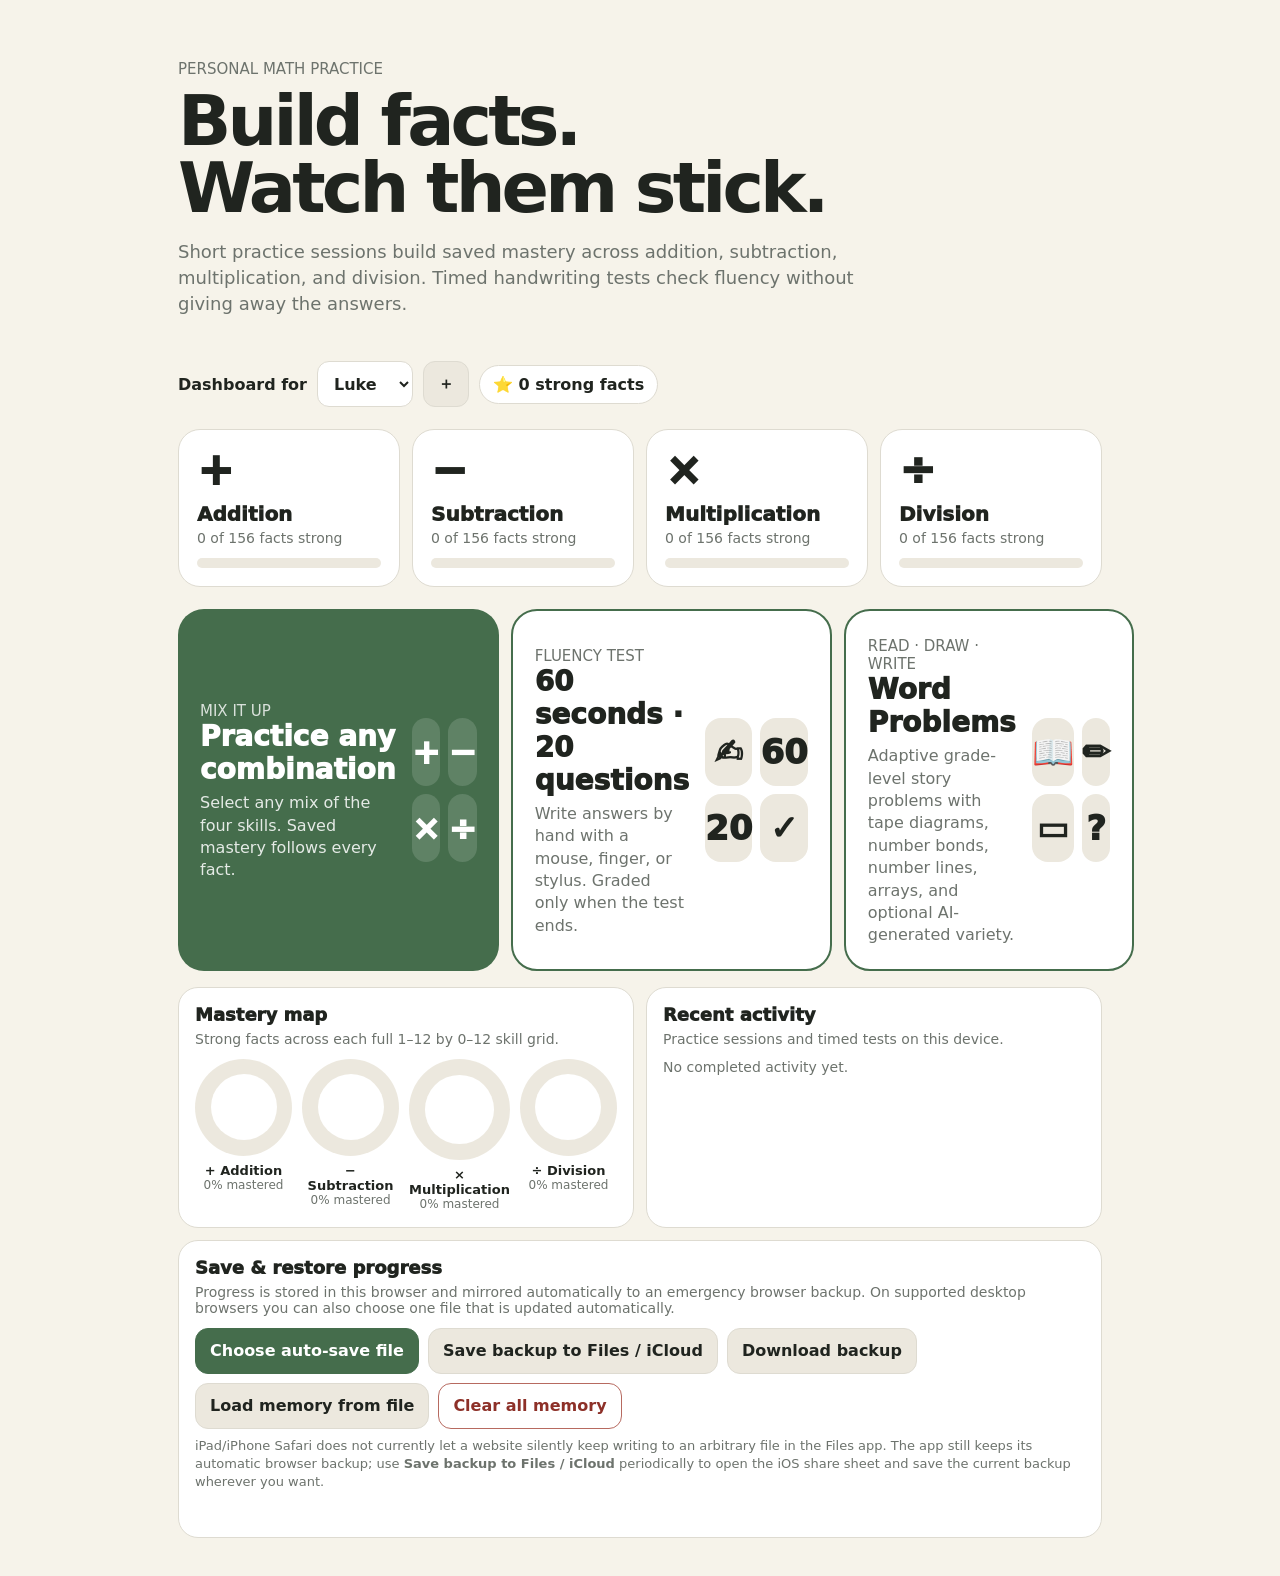
==== commit 68800c54: "Add Word Problems tile to homepage" ====
--- a/index.html
+++ b/index.html
@@ -6,7 +6,7 @@
 <title>Math Mastery</title>
 <link rel="stylesheet" href="trainer.css">
 <style>
-.hero{padding:18px 0 8px}.hero h1{font-size:clamp(38px,9vw,70px);letter-spacing:-.055em;line-height:.95;margin:10px 0}.hero p{color:var(--muted);font-size:18px;max-width:700px;line-height:1.45}.dash-top{display:flex;gap:10px;align-items:center;flex-wrap:wrap;margin:18px 0}.dash-top select{min-height:46px;border:1px solid var(--border);border-radius:12px;background:var(--panel);color:var(--fg);padding:0 12px;font-weight:850}.skill-cards{display:grid;grid-template-columns:repeat(4,1fr);gap:12px;margin:22px 0}.skill-card{background:var(--panel);border:1px solid var(--border);border-radius:22px;padding:18px;text-decoration:none;min-width:0;color:var(--fg)}.skill-symbol{font-size:44px;font-weight:950;line-height:1}.skill-name{font-weight:950;font-size:20px;margin:10px 0 4px}.skill-count{font-size:14px;color:var(--muted)}.meter{height:10px;background:var(--choice);border-radius:99px;overflow:hidden;margin-top:12px}.meter>span{display:block;height:100%;background:var(--accent2);border-radius:99px}.feature-grid{display:grid;grid-template-columns:1fr 1fr;gap:12px;margin:16px 0}.mixed-card,.test-card{border-radius:26px;padding:22px;text-decoration:none;display:grid;grid-template-columns:1.4fr .6fr;gap:16px;align-items:center}.mixed-card{background:var(--accent);color:#fff}.test-card{background:var(--panel);border:2px solid var(--accent);color:var(--fg)}.mixed-card p,.test-card p{margin:6px 0 0;line-height:1.4}.mixed-card p{opacity:.86}.test-card p{color:var(--muted)}.math-art{display:grid;grid-template-columns:repeat(2,1fr);gap:8px}.math-art span{display:flex;align-items:center;justify-content:center;min-height:68px;border-radius:16px;font-size:34px;font-weight:950}.mixed-card .math-art span{background:rgba(255,255,255,.14)}.test-card .math-art span{background:var(--choice)}.history-grid{display:grid;grid-template-columns:1fr 1fr;gap:12px;margin-top:12px}.timeline,.mastery-map,.memory-card{background:var(--panel);border:1px solid var(--border);border-radius:20px;padding:16px}.timeline-list{display:grid;gap:9px}.timeline-item{display:grid;grid-template-columns:10px 1fr auto;gap:10px;align-items:center}.dotmark{width:10px;height:10px;border-radius:50%;background:var(--accent2)}.timeline-main{font-weight:850}.timeline-sub{font-size:12px;color:var(--muted)}.badge{font-size:12px;background:var(--choice);padding:6px 8px;border-radius:999px;font-weight:850}.rings{display:grid;grid-template-columns:repeat(4,1fr);gap:10px;margin-top:10px}.ring{text-align:center}.ring-graphic{--p:0;aspect-ratio:1;border-radius:50%;background:conic-gradient(var(--accent2) calc(var(--p)*1%),var(--choice) 0);display:grid;place-items:center}.ring-graphic:after{content:"";width:68%;height:68%;border-radius:50%;background:var(--panel)}.ring-label{font-weight:900;margin-top:7px;font-size:13px}.ring-value{font-size:12px;color:var(--muted)}.memory-card{margin-top:12px}.memory-actions{display:flex;gap:9px;flex-wrap:wrap;margin-top:12px}.memory-actions button,.memory-actions label{min-height:46px;padding:10px 14px;border-radius:13px;border:1px solid var(--border);background:var(--choice);color:var(--fg);font-weight:850;cursor:pointer;display:inline-flex;align-items:center}.memory-actions .primary-action{background:var(--accent);border-color:var(--accent);color:#fff}.memory-actions .danger{border-color:#b76a60;color:#8d3028;background:transparent}.memory-actions input{display:none}.memory-status{margin-top:10px;color:var(--muted);font-size:13px;min-height:20px}.memory-help{margin-top:8px;color:var(--muted);font-size:13px;line-height:1.4}@media(max-width:800px){.skill-cards{grid-template-columns:repeat(2,1fr)}.history-grid,.feature-grid{grid-template-columns:1fr}.mixed-card,.test-card{grid-template-columns:1fr}}@media(max-width:440px){.skill-cards{grid-template-columns:1fr}.rings{grid-template-columns:repeat(2,1fr)}}
+.hero{padding:18px 0 8px}.hero h1{font-size:clamp(38px,9vw,70px);letter-spacing:-.055em;line-height:.95;margin:10px 0}.hero p{color:var(--muted);font-size:18px;max-width:700px;line-height:1.45}.dash-top{display:flex;gap:10px;align-items:center;flex-wrap:wrap;margin:18px 0}.dash-top select{min-height:46px;border:1px solid var(--border);border-radius:12px;background:var(--panel);color:var(--fg);padding:0 12px;font-weight:850}.skill-cards{display:grid;grid-template-columns:repeat(4,1fr);gap:12px;margin:22px 0}.skill-card{background:var(--panel);border:1px solid var(--border);border-radius:22px;padding:18px;text-decoration:none;min-width:0;color:var(--fg)}.skill-symbol{font-size:44px;font-weight:950;line-height:1}.skill-name{font-weight:950;font-size:20px;margin:10px 0 4px}.skill-count{font-size:14px;color:var(--muted)}.meter{height:10px;background:var(--choice);border-radius:99px;overflow:hidden;margin-top:12px}.meter>span{display:block;height:100%;background:var(--accent2);border-radius:99px}.feature-grid{display:grid;grid-template-columns:repeat(3,1fr);gap:12px;margin:16px 0}.mixed-card,.test-card,.word-card{border-radius:26px;padding:22px;text-decoration:none;display:grid;grid-template-columns:1.4fr .6fr;gap:16px;align-items:center}.mixed-card{background:var(--accent);color:#fff}.test-card,.word-card{background:var(--panel);border:2px solid var(--accent);color:var(--fg)}.mixed-card p,.test-card p,.word-card p{margin:6px 0 0;line-height:1.4}.mixed-card p{opacity:.86}.test-card p,.word-card p{color:var(--muted)}.math-art{display:grid;grid-template-columns:repeat(2,1fr);gap:8px}.math-art span{display:flex;align-items:center;justify-content:center;min-height:68px;border-radius:16px;font-size:34px;font-weight:950}.mixed-card .math-art span{background:rgba(255,255,255,.14)}.test-card .math-art span,.word-card .math-art span{background:var(--choice)}.history-grid{display:grid;grid-template-columns:1fr 1fr;gap:12px;margin-top:12px}.timeline,.mastery-map,.memory-card{background:var(--panel);border:1px solid var(--border);border-radius:20px;padding:16px}.timeline-list{display:grid;gap:9px}.timeline-item{display:grid;grid-template-columns:10px 1fr auto;gap:10px;align-items:center}.dotmark{width:10px;height:10px;border-radius:50%;background:var(--accent2)}.timeline-main{font-weight:850}.timeline-sub{font-size:12px;color:var(--muted)}.badge{font-size:12px;background:var(--choice);padding:6px 8px;border-radius:999px;font-weight:850}.rings{display:grid;grid-template-columns:repeat(4,1fr);gap:10px;margin-top:10px}.ring{text-align:center}.ring-graphic{--p:0;aspect-ratio:1;border-radius:50%;background:conic-gradient(var(--accent2) calc(var(--p)*1%),var(--choice) 0);display:grid;place-items:center}.ring-graphic:after{content:"";width:68%;height:68%;border-radius:50%;background:var(--panel)}.ring-label{font-weight:900;margin-top:7px;font-size:13px}.ring-value{font-size:12px;color:var(--muted)}.memory-card{margin-top:12px}.memory-actions{display:flex;gap:9px;flex-wrap:wrap;margin-top:12px}.memory-actions button,.memory-actions label{min-height:46px;padding:10px 14px;border-radius:13px;border:1px solid var(--border);background:var(--choice);color:var(--fg);font-weight:850;cursor:pointer;display:inline-flex;align-items:center}.memory-actions .primary-action{background:var(--accent);border-color:var(--accent);color:#fff}.memory-actions .danger{border-color:#b76a60;color:#8d3028;background:transparent}.memory-actions input{display:none}.memory-status{margin-top:10px;color:var(--muted);font-size:13px;min-height:20px}.memory-help{margin-top:8px;color:var(--muted);font-size:13px;line-height:1.4}@media(max-width:980px){.feature-grid{grid-template-columns:1fr 1fr}.word-card{grid-column:1/-1}}@media(max-width:800px){.skill-cards{grid-template-columns:repeat(2,1fr)}.history-grid,.feature-grid{grid-template-columns:1fr}.mixed-card,.test-card,.word-card{grid-template-columns:1fr}.word-card{grid-column:auto}}@media(max-width:440px){.skill-cards{grid-template-columns:1fr}.rings{grid-template-columns:repeat(2,1fr)}}
 </style>
 </head>
 <body>
@@ -14,7 +14,7 @@
   <div class="hero"><div class="sub">PERSONAL MATH PRACTICE</div><h1>Build facts.<br>Watch them stick.</h1><p>Short practice sessions build saved mastery across addition, subtraction, multiplication, and division. Timed handwriting tests check fluency without giving away the answers.</p></div>
   <div class="dash-top"><strong>Dashboard for</strong><select id="student"></select><button class="icon-btn" id="add-student" type="button" aria-label="Add student">＋</button><span class="pill" id="overall-pill"></span></div>
   <div class="skill-cards"><a class="skill-card" href="addition.html"><div class="skill-symbol">+</div><div class="skill-name">Addition</div><div class="skill-count" id="add-count"></div><div class="meter"><span id="add-meter"></span></div></a><a class="skill-card" href="subtraction.html"><div class="skill-symbol">−</div><div class="skill-name">Subtraction</div><div class="skill-count" id="sub-count"></div><div class="meter"><span id="sub-meter"></span></div></a><a class="skill-card" href="multiplication.html"><div class="skill-symbol">×</div><div class="skill-name">Multiplication</div><div class="skill-count" id="mul-count"></div><div class="meter"><span id="mul-meter"></span></div></a><a class="skill-card" href="division.html"><div class="skill-symbol">÷</div><div class="skill-name">Division</div><div class="skill-count" id="div-count"></div><div class="meter"><span id="div-meter"></span></div></a></div>
-  <div class="feature-grid"><a class="mixed-card" href="mixed.html"><div><div class="sub" style="color:#fff;opacity:.8">MIX IT UP</div><div style="font-size:28px;font-weight:950">Practice any combination</div><p>Select any mix of the four skills. Saved mastery follows every fact.</p></div><div class="math-art" aria-hidden="true"><span>+</span><span>−</span><span>×</span><span>÷</span></div></a><a class="test-card" href="test.html"><div><div class="sub">FLUENCY TEST</div><div style="font-size:28px;font-weight:950">60 seconds · 20 questions</div><p>Write answers by hand with a mouse, finger, or stylus. Graded only when the test ends.</p></div><div class="math-art" aria-hidden="true"><span>✍︎</span><span>60</span><span>20</span><span>✓</span></div></a></div>
+  <div class="feature-grid"><a class="mixed-card" href="mixed.html"><div><div class="sub" style="color:#fff;opacity:.8">MIX IT UP</div><div style="font-size:28px;font-weight:950">Practice any combination</div><p>Select any mix of the four skills. Saved mastery follows every fact.</p></div><div class="math-art" aria-hidden="true"><span>+</span><span>−</span><span>×</span><span>÷</span></div></a><a class="test-card" href="test.html"><div><div class="sub">FLUENCY TEST</div><div style="font-size:28px;font-weight:950">60 seconds · 20 questions</div><p>Write answers by hand with a mouse, finger, or stylus. Graded only when the test ends.</p></div><div class="math-art" aria-hidden="true"><span>✍︎</span><span>60</span><span>20</span><span>✓</span></div></a><a class="word-card" href="word-problems.html"><div><div class="sub">READ · DRAW · WRITE</div><div style="font-size:28px;font-weight:950">Word Problems</div><p>Adaptive grade-level story problems with tape diagrams, number bonds, number lines, arrays, and optional AI-generated variety.</p></div><div class="math-art" aria-hidden="true"><span>📖</span><span>✏️</span><span>▭</span><span>?</span></div></a></div>
   <div class="history-grid"><section class="mastery-map"><div class="section-title">Mastery map</div><div class="summary">Strong facts across each full 1–12 by 0–12 skill grid.</div><div class="rings" id="rings"></div></section><section class="timeline"><div class="section-title">Recent activity</div><div class="summary">Practice sessions and timed tests on this device.</div><div class="timeline-list" id="timeline"></div></section></div>
   <section class="memory-card"><div class="section-title">Save & restore progress</div><div class="summary">Progress is stored in this browser and mirrored automatically to an emergency browser backup. On supported desktop browsers you can also choose one file that is updated automatically.</div><div class="memory-actions"><button type="button" class="primary-action" id="autosave-configure">Choose auto-save file</button><button type="button" id="backup-to-files">Save backup to Files / iCloud</button><button type="button" id="export-memory">Download backup</button><label for="import-memory">Load memory from file</label><input id="import-memory" type="file" accept="application/json,.json"><button type="button" class="danger" id="clear-memory">Clear all memory</button></div><div class="memory-help">iPad/iPhone Safari does not currently let a website silently keep writing to an arbitrary file in the Files app. The app still keeps its automatic browser backup; use <strong>Save backup to Files / iCloud</strong> periodically to open the iOS share sheet and save the current backup wherever you want.</div><div class="memory-status" id="memory-status" aria-live="polite"></div></section>
 </div>
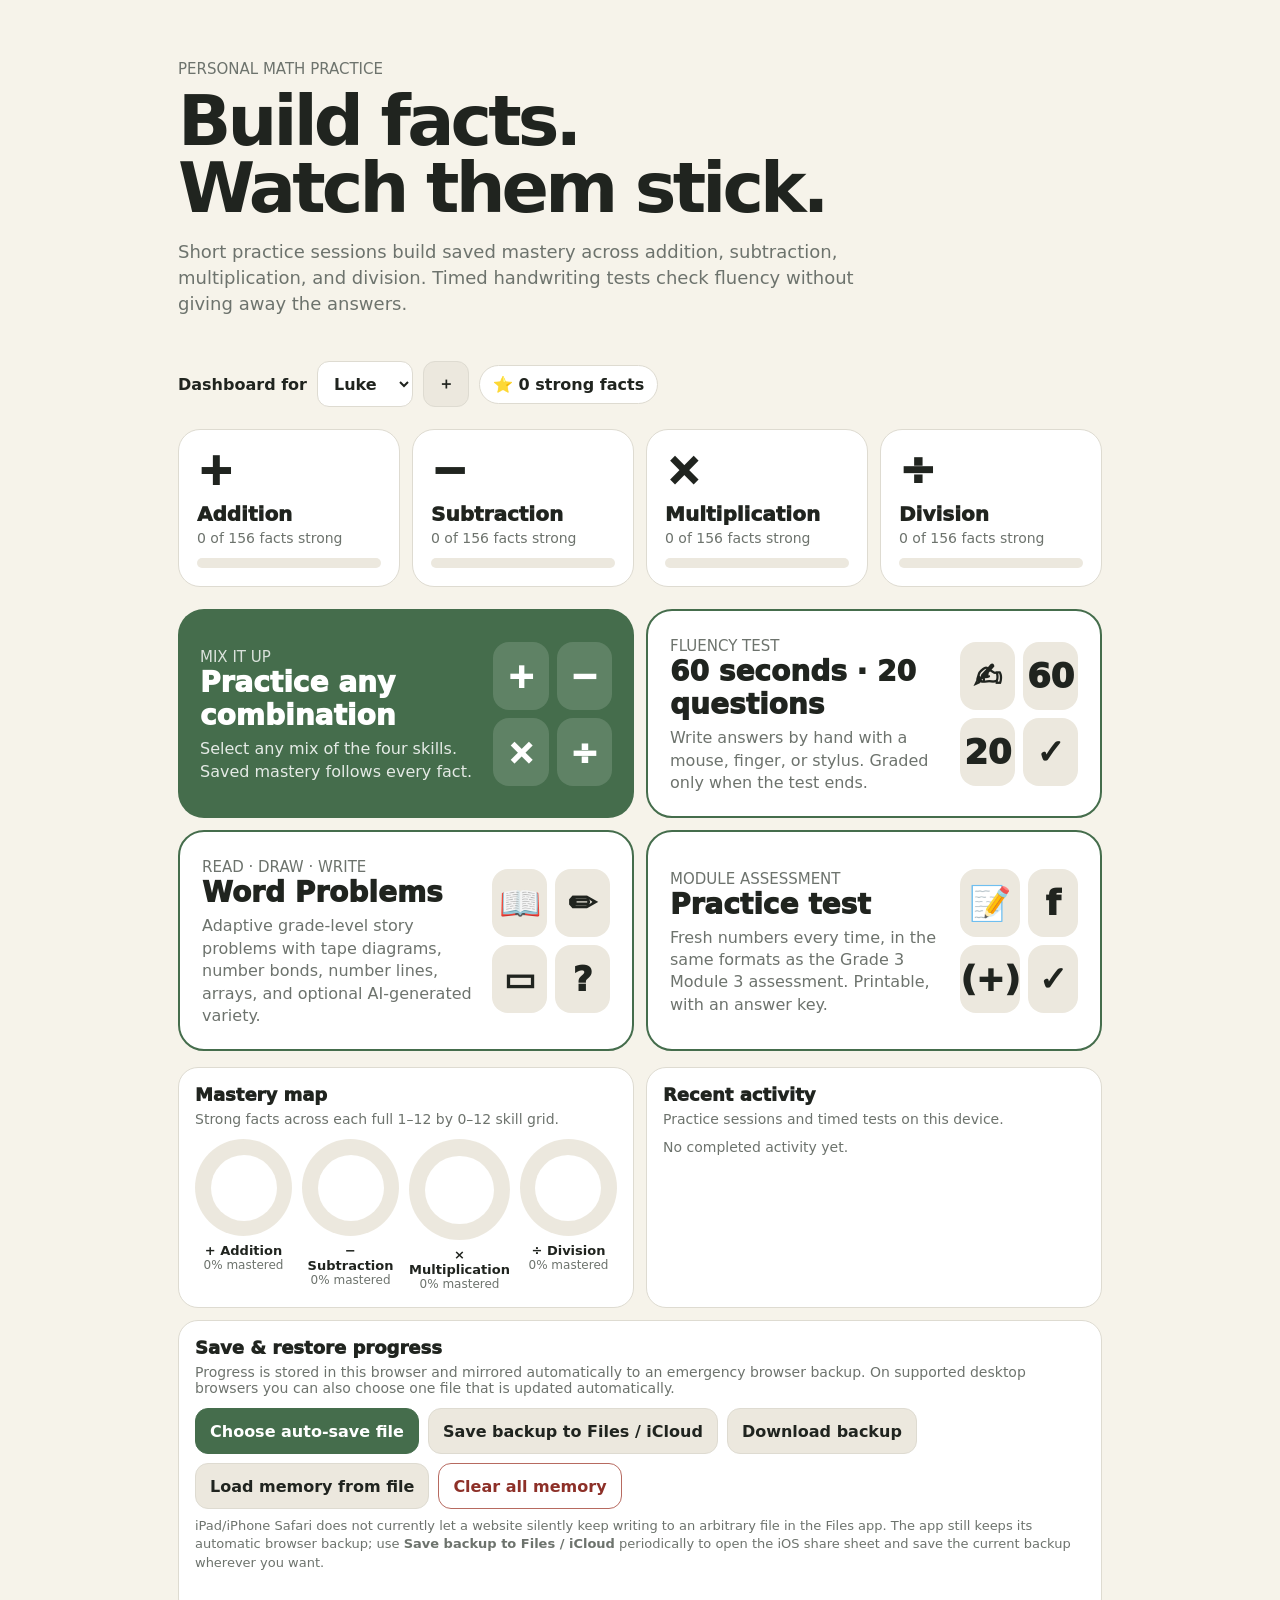
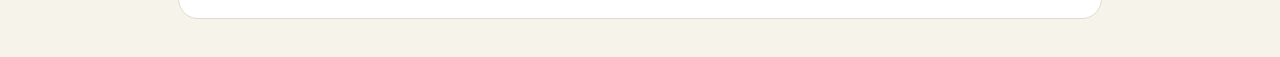
==== commit aa1bfee3: "Add Module Assessment practice tests (Grade 3 Module 3 formats) Eight question formats with seeded r" ====
--- a/index.html
+++ b/index.html
@@ -6,7 +6,7 @@
 <title>Math Mastery</title>
 <link rel="stylesheet" href="trainer.css">
 <style>
-.hero{padding:18px 0 8px}.hero h1{font-size:clamp(38px,9vw,70px);letter-spacing:-.055em;line-height:.95;margin:10px 0}.hero p{color:var(--muted);font-size:18px;max-width:700px;line-height:1.45}.dash-top{display:flex;gap:10px;align-items:center;flex-wrap:wrap;margin:18px 0}.dash-top select{min-height:46px;border:1px solid var(--border);border-radius:12px;background:var(--panel);color:var(--fg);padding:0 12px;font-weight:850}.skill-cards{display:grid;grid-template-columns:repeat(4,1fr);gap:12px;margin:22px 0}.skill-card{background:var(--panel);border:1px solid var(--border);border-radius:22px;padding:18px;text-decoration:none;min-width:0;color:var(--fg)}.skill-symbol{font-size:44px;font-weight:950;line-height:1}.skill-name{font-weight:950;font-size:20px;margin:10px 0 4px}.skill-count{font-size:14px;color:var(--muted)}.meter{height:10px;background:var(--choice);border-radius:99px;overflow:hidden;margin-top:12px}.meter>span{display:block;height:100%;background:var(--accent2);border-radius:99px}.feature-grid{display:grid;grid-template-columns:repeat(3,1fr);gap:12px;margin:16px 0}.mixed-card,.test-card,.word-card{border-radius:26px;padding:22px;text-decoration:none;display:grid;grid-template-columns:1.4fr .6fr;gap:16px;align-items:center}.mixed-card{background:var(--accent);color:#fff}.test-card,.word-card{background:var(--panel);border:2px solid var(--accent);color:var(--fg)}.mixed-card p,.test-card p,.word-card p{margin:6px 0 0;line-height:1.4}.mixed-card p{opacity:.86}.test-card p,.word-card p{color:var(--muted)}.math-art{display:grid;grid-template-columns:repeat(2,1fr);gap:8px}.math-art span{display:flex;align-items:center;justify-content:center;min-height:68px;border-radius:16px;font-size:34px;font-weight:950}.mixed-card .math-art span{background:rgba(255,255,255,.14)}.test-card .math-art span,.word-card .math-art span{background:var(--choice)}.history-grid{display:grid;grid-template-columns:1fr 1fr;gap:12px;margin-top:12px}.timeline,.mastery-map,.memory-card{background:var(--panel);border:1px solid var(--border);border-radius:20px;padding:16px}.timeline-list{display:grid;gap:9px}.timeline-item{display:grid;grid-template-columns:10px 1fr auto;gap:10px;align-items:center}.dotmark{width:10px;height:10px;border-radius:50%;background:var(--accent2)}.timeline-main{font-weight:850}.timeline-sub{font-size:12px;color:var(--muted)}.badge{font-size:12px;background:var(--choice);padding:6px 8px;border-radius:999px;font-weight:850}.rings{display:grid;grid-template-columns:repeat(4,1fr);gap:10px;margin-top:10px}.ring{text-align:center}.ring-graphic{--p:0;aspect-ratio:1;border-radius:50%;background:conic-gradient(var(--accent2) calc(var(--p)*1%),var(--choice) 0);display:grid;place-items:center}.ring-graphic:after{content:"";width:68%;height:68%;border-radius:50%;background:var(--panel)}.ring-label{font-weight:900;margin-top:7px;font-size:13px}.ring-value{font-size:12px;color:var(--muted)}.memory-card{margin-top:12px}.memory-actions{display:flex;gap:9px;flex-wrap:wrap;margin-top:12px}.memory-actions button,.memory-actions label{min-height:46px;padding:10px 14px;border-radius:13px;border:1px solid var(--border);background:var(--choice);color:var(--fg);font-weight:850;cursor:pointer;display:inline-flex;align-items:center}.memory-actions .primary-action{background:var(--accent);border-color:var(--accent);color:#fff}.memory-actions .danger{border-color:#b76a60;color:#8d3028;background:transparent}.memory-actions input{display:none}.memory-status{margin-top:10px;color:var(--muted);font-size:13px;min-height:20px}.memory-help{margin-top:8px;color:var(--muted);font-size:13px;line-height:1.4}@media(max-width:980px){.feature-grid{grid-template-columns:1fr 1fr}.word-card{grid-column:1/-1}}@media(max-width:800px){.skill-cards{grid-template-columns:repeat(2,1fr)}.history-grid,.feature-grid{grid-template-columns:1fr}.mixed-card,.test-card,.word-card{grid-template-columns:1fr}.word-card{grid-column:auto}}@media(max-width:440px){.skill-cards{grid-template-columns:1fr}.rings{grid-template-columns:repeat(2,1fr)}}
+.hero{padding:18px 0 8px}.hero h1{font-size:clamp(38px,9vw,70px);letter-spacing:-.055em;line-height:.95;margin:10px 0}.hero p{color:var(--muted);font-size:18px;max-width:700px;line-height:1.45}.dash-top{display:flex;gap:10px;align-items:center;flex-wrap:wrap;margin:18px 0}.dash-top select{min-height:46px;border:1px solid var(--border);border-radius:12px;background:var(--panel);color:var(--fg);padding:0 12px;font-weight:850}.skill-cards{display:grid;grid-template-columns:repeat(4,1fr);gap:12px;margin:22px 0}.skill-card{background:var(--panel);border:1px solid var(--border);border-radius:22px;padding:18px;text-decoration:none;min-width:0;color:var(--fg)}.skill-symbol{font-size:44px;font-weight:950;line-height:1}.skill-name{font-weight:950;font-size:20px;margin:10px 0 4px}.skill-count{font-size:14px;color:var(--muted)}.meter{height:10px;background:var(--choice);border-radius:99px;overflow:hidden;margin-top:12px}.meter>span{display:block;height:100%;background:var(--accent2);border-radius:99px}.feature-grid{display:grid;grid-template-columns:repeat(2,1fr);gap:12px;margin:16px 0}.mixed-card,.test-card,.word-card,.assess-card{border-radius:26px;padding:22px;text-decoration:none;display:grid;grid-template-columns:1.4fr .6fr;gap:16px;align-items:center}.mixed-card{background:var(--accent);color:#fff}.test-card,.word-card,.assess-card{background:var(--panel);border:2px solid var(--accent);color:var(--fg)}.mixed-card p,.test-card p,.word-card p,.assess-card p{margin:6px 0 0;line-height:1.4}.mixed-card p{opacity:.86}.test-card p,.word-card p,.assess-card p{color:var(--muted)}.math-art{display:grid;grid-template-columns:repeat(2,1fr);gap:8px}.math-art span{display:flex;align-items:center;justify-content:center;min-height:68px;border-radius:16px;font-size:34px;font-weight:950}.mixed-card .math-art span{background:rgba(255,255,255,.14)}.test-card .math-art span,.word-card .math-art span,.assess-card .math-art span{background:var(--choice)}.history-grid{display:grid;grid-template-columns:1fr 1fr;gap:12px;margin-top:12px}.timeline,.mastery-map,.memory-card{background:var(--panel);border:1px solid var(--border);border-radius:20px;padding:16px}.timeline-list{display:grid;gap:9px}.timeline-item{display:grid;grid-template-columns:10px 1fr auto;gap:10px;align-items:center}.dotmark{width:10px;height:10px;border-radius:50%;background:var(--accent2)}.timeline-main{font-weight:850}.timeline-sub{font-size:12px;color:var(--muted)}.badge{font-size:12px;background:var(--choice);padding:6px 8px;border-radius:999px;font-weight:850}.rings{display:grid;grid-template-columns:repeat(4,1fr);gap:10px;margin-top:10px}.ring{text-align:center}.ring-graphic{--p:0;aspect-ratio:1;border-radius:50%;background:conic-gradient(var(--accent2) calc(var(--p)*1%),var(--choice) 0);display:grid;place-items:center}.ring-graphic:after{content:"";width:68%;height:68%;border-radius:50%;background:var(--panel)}.ring-label{font-weight:900;margin-top:7px;font-size:13px}.ring-value{font-size:12px;color:var(--muted)}.memory-card{margin-top:12px}.memory-actions{display:flex;gap:9px;flex-wrap:wrap;margin-top:12px}.memory-actions button,.memory-actions label{min-height:46px;padding:10px 14px;border-radius:13px;border:1px solid var(--border);background:var(--choice);color:var(--fg);font-weight:850;cursor:pointer;display:inline-flex;align-items:center}.memory-actions .primary-action{background:var(--accent);border-color:var(--accent);color:#fff}.memory-actions .danger{border-color:#b76a60;color:#8d3028;background:transparent}.memory-actions input{display:none}.memory-status{margin-top:10px;color:var(--muted);font-size:13px;min-height:20px}.memory-help{margin-top:8px;color:var(--muted);font-size:13px;line-height:1.4}@media(max-width:980px){.feature-grid{grid-template-columns:1fr 1fr}}@media(max-width:800px){.skill-cards{grid-template-columns:repeat(2,1fr)}.history-grid,.feature-grid{grid-template-columns:1fr}.mixed-card,.test-card,.word-card,.assess-card{grid-template-columns:1fr}}@media(max-width:440px){.skill-cards{grid-template-columns:1fr}.rings{grid-template-columns:repeat(2,1fr)}}
 </style>
 </head>
 <body>
@@ -14,7 +14,7 @@
   <div class="hero"><div class="sub">PERSONAL MATH PRACTICE</div><h1>Build facts.<br>Watch them stick.</h1><p>Short practice sessions build saved mastery across addition, subtraction, multiplication, and division. Timed handwriting tests check fluency without giving away the answers.</p></div>
   <div class="dash-top"><strong>Dashboard for</strong><select id="student"></select><button class="icon-btn" id="add-student" type="button" aria-label="Add student">＋</button><span class="pill" id="overall-pill"></span></div>
   <div class="skill-cards"><a class="skill-card" href="addition.html"><div class="skill-symbol">+</div><div class="skill-name">Addition</div><div class="skill-count" id="add-count"></div><div class="meter"><span id="add-meter"></span></div></a><a class="skill-card" href="subtraction.html"><div class="skill-symbol">−</div><div class="skill-name">Subtraction</div><div class="skill-count" id="sub-count"></div><div class="meter"><span id="sub-meter"></span></div></a><a class="skill-card" href="multiplication.html"><div class="skill-symbol">×</div><div class="skill-name">Multiplication</div><div class="skill-count" id="mul-count"></div><div class="meter"><span id="mul-meter"></span></div></a><a class="skill-card" href="division.html"><div class="skill-symbol">÷</div><div class="skill-name">Division</div><div class="skill-count" id="div-count"></div><div class="meter"><span id="div-meter"></span></div></a></div>
-  <div class="feature-grid"><a class="mixed-card" href="mixed.html"><div><div class="sub" style="color:#fff;opacity:.8">MIX IT UP</div><div style="font-size:28px;font-weight:950">Practice any combination</div><p>Select any mix of the four skills. Saved mastery follows every fact.</p></div><div class="math-art" aria-hidden="true"><span>+</span><span>−</span><span>×</span><span>÷</span></div></a><a class="test-card" href="test.html"><div><div class="sub">FLUENCY TEST</div><div style="font-size:28px;font-weight:950">60 seconds · 20 questions</div><p>Write answers by hand with a mouse, finger, or stylus. Graded only when the test ends.</p></div><div class="math-art" aria-hidden="true"><span>✍︎</span><span>60</span><span>20</span><span>✓</span></div></a><a class="word-card" href="word-problems.html"><div><div class="sub">READ · DRAW · WRITE</div><div style="font-size:28px;font-weight:950">Word Problems</div><p>Adaptive grade-level story problems with tape diagrams, number bonds, number lines, arrays, and optional AI-generated variety.</p></div><div class="math-art" aria-hidden="true"><span>📖</span><span>✏️</span><span>▭</span><span>?</span></div></a></div>
+  <div class="feature-grid"><a class="mixed-card" href="mixed.html"><div><div class="sub" style="color:#fff;opacity:.8">MIX IT UP</div><div style="font-size:28px;font-weight:950">Practice any combination</div><p>Select any mix of the four skills. Saved mastery follows every fact.</p></div><div class="math-art" aria-hidden="true"><span>+</span><span>−</span><span>×</span><span>÷</span></div></a><a class="test-card" href="test.html"><div><div class="sub">FLUENCY TEST</div><div style="font-size:28px;font-weight:950">60 seconds · 20 questions</div><p>Write answers by hand with a mouse, finger, or stylus. Graded only when the test ends.</p></div><div class="math-art" aria-hidden="true"><span>✍︎</span><span>60</span><span>20</span><span>✓</span></div></a><a class="word-card" href="word-problems.html"><div><div class="sub">READ · DRAW · WRITE</div><div style="font-size:28px;font-weight:950">Word Problems</div><p>Adaptive grade-level story problems with tape diagrams, number bonds, number lines, arrays, and optional AI-generated variety.</p></div><div class="math-art" aria-hidden="true"><span>📖</span><span>✏️</span><span>▭</span><span>?</span></div></a><a class="assess-card" href="assessment.html"><div><div class="sub">MODULE ASSESSMENT</div><div style="font-size:28px;font-weight:950">Practice test</div><p>Fresh numbers every time, in the same formats as the Grade 3 Module 3 assessment. Printable, with an answer key.</p></div><div class="math-art" aria-hidden="true"><span>📝</span><span>f</span><span>(+)</span><span>✓</span></div></a></div>
   <div class="history-grid"><section class="mastery-map"><div class="section-title">Mastery map</div><div class="summary">Strong facts across each full 1–12 by 0–12 skill grid.</div><div class="rings" id="rings"></div></section><section class="timeline"><div class="section-title">Recent activity</div><div class="summary">Practice sessions and timed tests on this device.</div><div class="timeline-list" id="timeline"></div></section></div>
   <section class="memory-card"><div class="section-title">Save & restore progress</div><div class="summary">Progress is stored in this browser and mirrored automatically to an emergency browser backup. On supported desktop browsers you can also choose one file that is updated automatically.</div><div class="memory-actions"><button type="button" class="primary-action" id="autosave-configure">Choose auto-save file</button><button type="button" id="backup-to-files">Save backup to Files / iCloud</button><button type="button" id="export-memory">Download backup</button><label for="import-memory">Load memory from file</label><input id="import-memory" type="file" accept="application/json,.json"><button type="button" class="danger" id="clear-memory">Clear all memory</button></div><div class="memory-help">iPad/iPhone Safari does not currently let a website silently keep writing to an arbitrary file in the Files app. The app still keeps its automatic browser backup; use <strong>Save backup to Files / iCloud</strong> periodically to open the iOS share sheet and save the current backup wherever you want.</div><div class="memory-status" id="memory-status" aria-live="polite"></div></section>
 </div>
